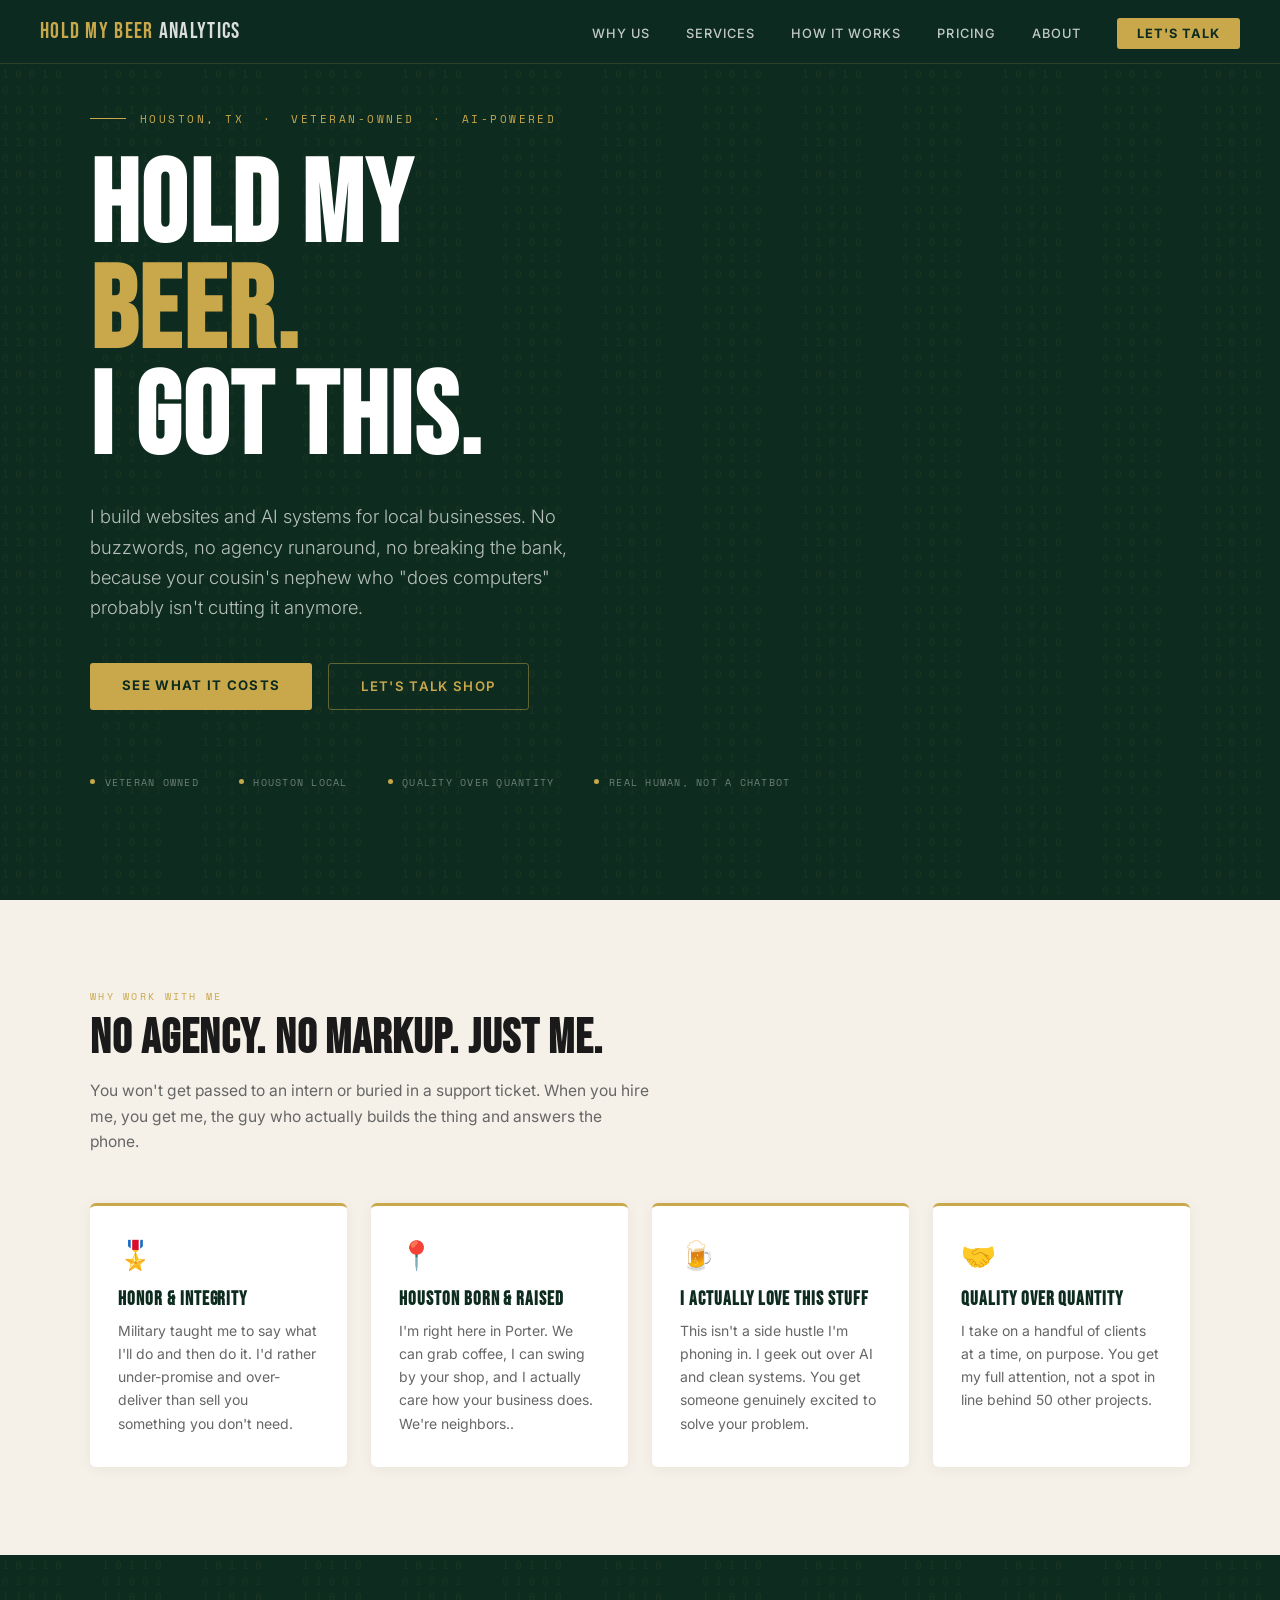
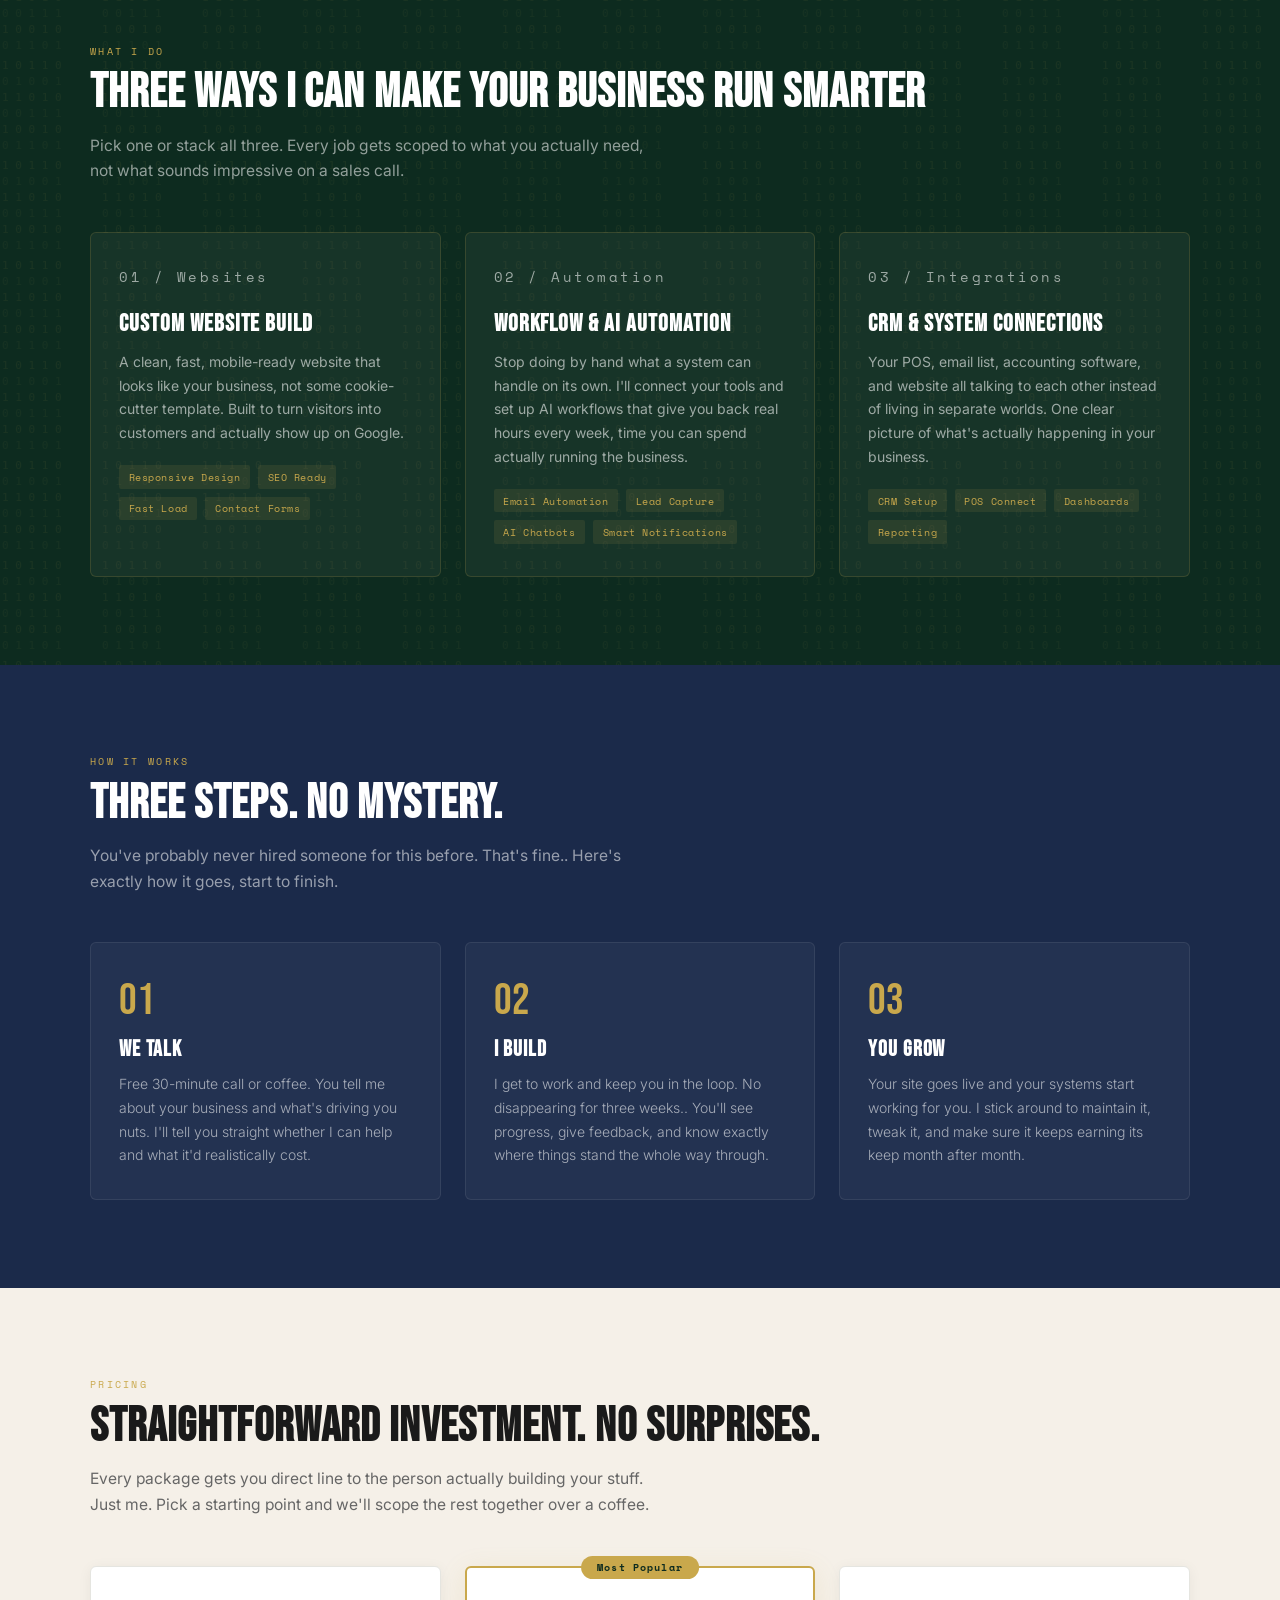
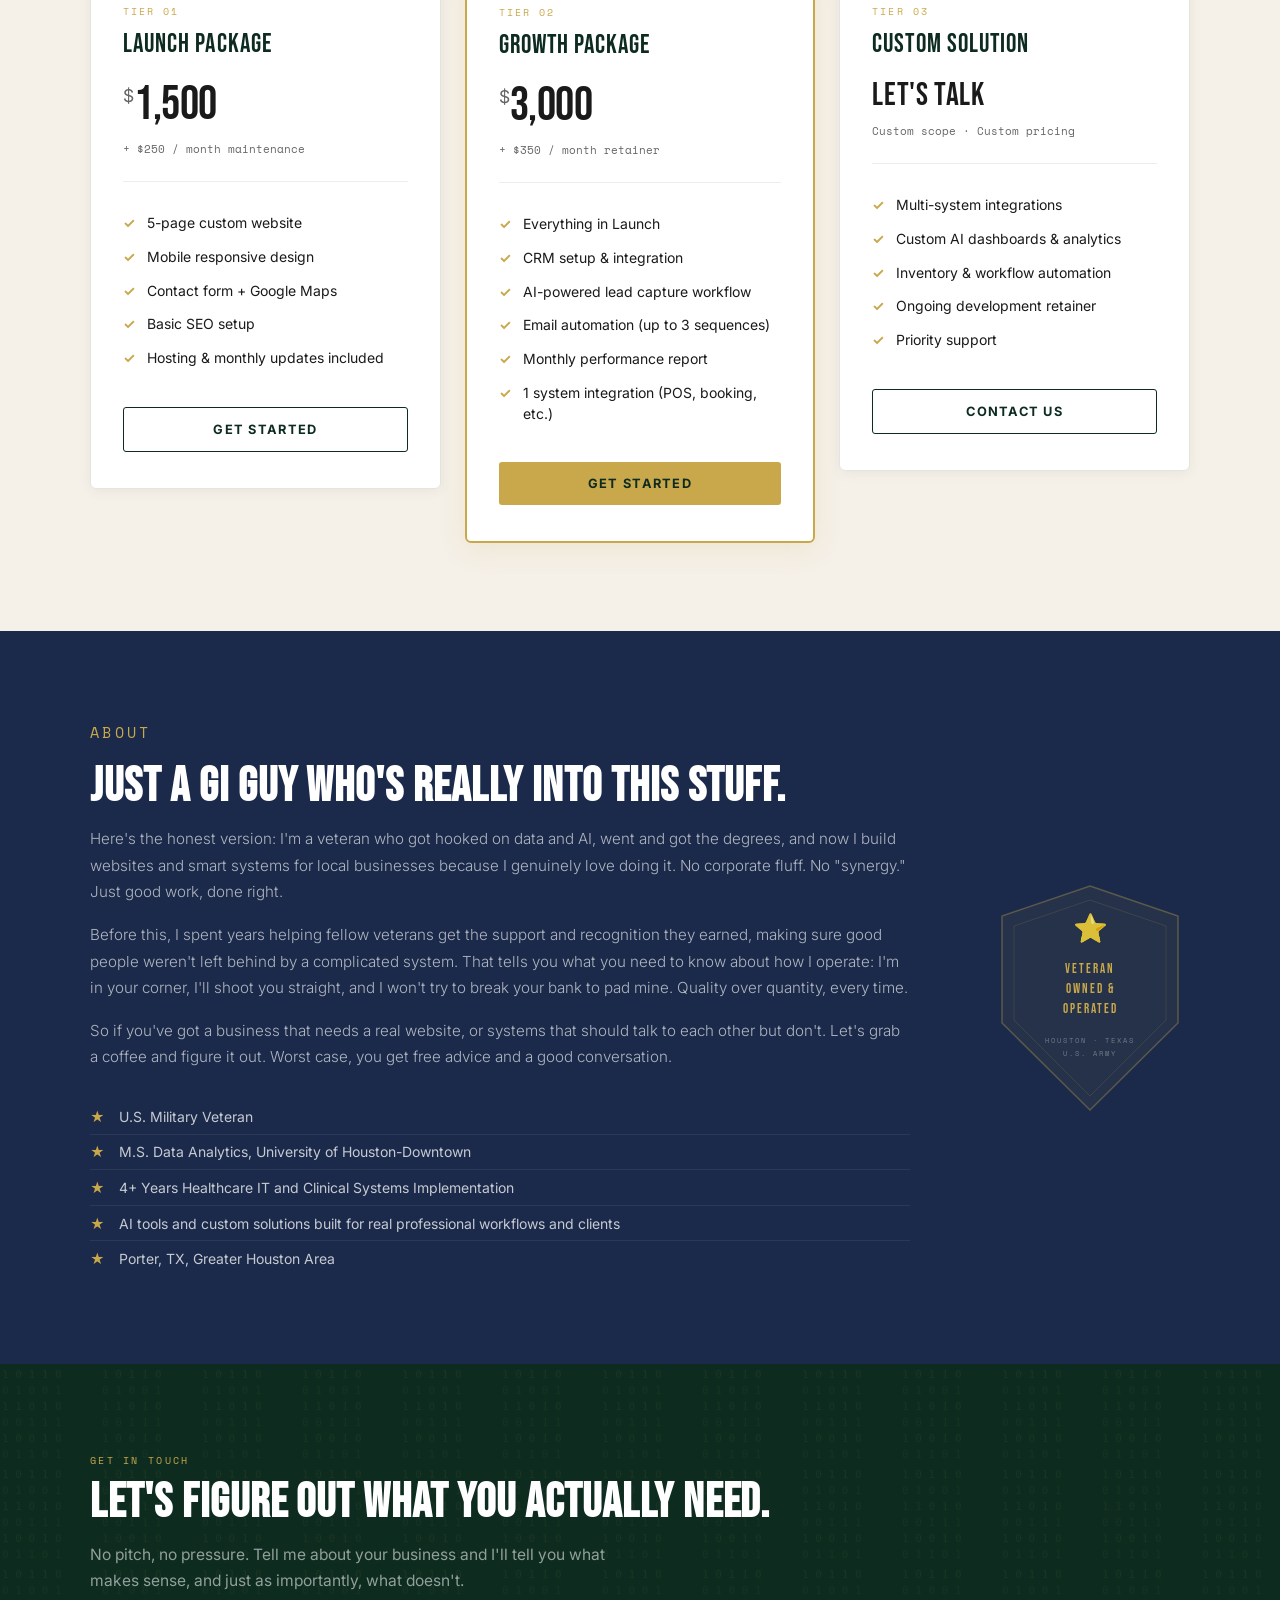
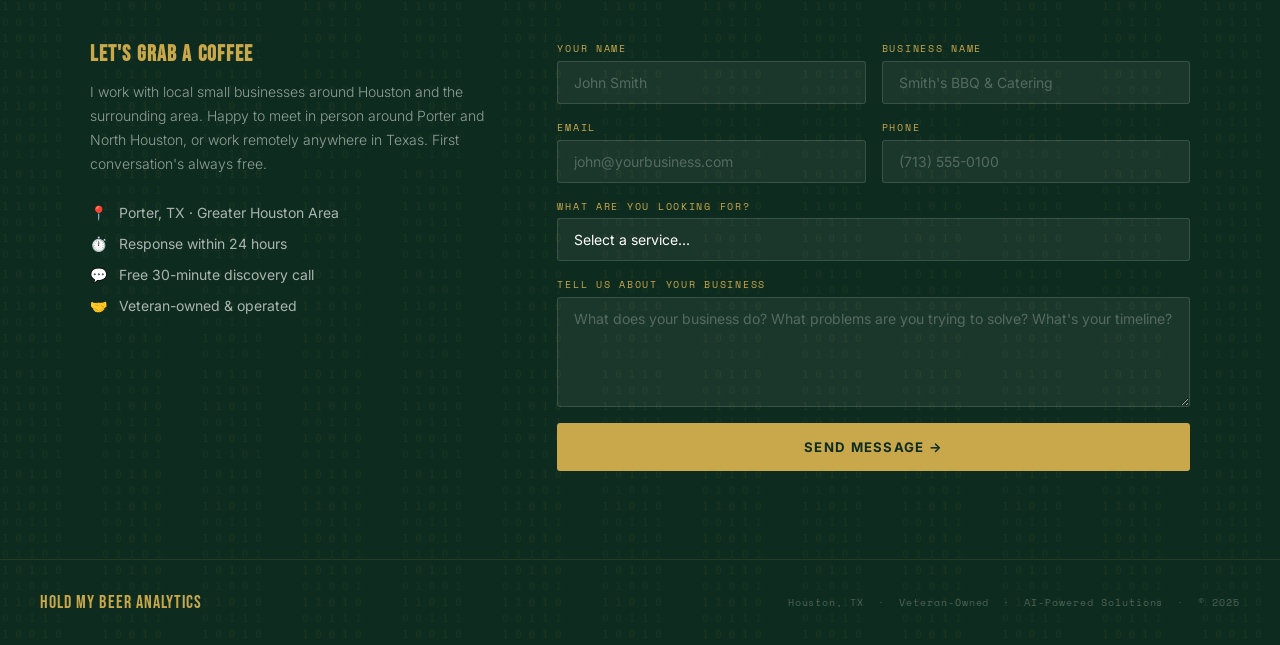
==== index.html @ 90235ef1 "add meta description and social preview tags" ====
<!DOCTYPE html>
<html lang="en">
<head>
    <meta charset="UTF-8">
    <meta name="viewport" content="width=device-width, initial-scale=1.0">
    <title>Hold My Beer Analytics | AI Solutions for Houston Small Business</title>
    <meta name="description" content="Veteran-owned AI consulting for Houston small businesses. Custom websites, workflow automation, and CRM integrations — no corporate fluff, just results.">
    <meta property="og:title" content="Hold My Beer Analytics | AI Solutions for Houston Small Business">
    <meta property="og:description" content="Veteran-owned AI consulting for Houston small businesses. Custom websites, workflow automation, and CRM integrations — no corporate fluff, just results.">
    <meta property="og:type" content="website">
    <meta property="og:url" content="https://tdeleon70.github.io/hold-my-beer-analytics/">
    <meta name="twitter:card" content="summary">
    <link rel="preconnect" href="https://fonts.googleapis.com">
    <link rel="preconnect" href="https://fonts.gstatic.com" crossorigin>
    <link href="https://fonts.googleapis.com/css2?family=Bebas+Neue&family=Inter:wght@300;400;500;600;700&family=Space+Mono:wght@400;700&display=swap" rel="stylesheet">
    <style>
        /* === TOKENS === */
        :root {
            --green-deep: #0D2B1F;
            --green-mid:  #1A4A31;
            --gold:       #C9A84C;
            --gold-light: #E5C97A;
            --off-white:  #F5F0E8;
            --white:      #FFFFFF;
            --navy:       #1B2A4A;
            --text-dark:  #1A1A1A;
            --text-muted: #666666;
            --font-display: 'Bebas Neue', sans-serif;
            --font-body:    'Inter', sans-serif;
            --font-mono:    'Space Mono', monospace;
        }

        /* === RESET === */
        *, *::before, *::after { box-sizing: border-box; margin: 0; padding: 0; }
        html  { scroll-behavior: smooth; }
        body  { font-family: var(--font-body); background: var(--off-white); color: var(--text-dark); overflow-x: hidden; }
        img   { max-width: 100%; display: block; }
        a     { text-decoration: none; color: inherit; }

        /* === BINARY TEXTURE === */
        .binary-bg { position: relative; background-color: var(--green-deep); }
        .binary-bg::before {
            content: '';
            position: absolute;
            inset: 0;
            background-image: url("data:image/svg+xml,%3Csvg xmlns='http://www.w3.org/2000/svg' width='100' height='100'%3E%3Ctext x='2'  y='14' fill='rgba(201,168,76,0.07)' font-family='monospace' font-size='11'%3E1 0 1 1 0%3C/text%3E%3Ctext x='2'  y='30' fill='rgba(201,168,76,0.05)' font-family='monospace' font-size='11'%3E0 1 0 0 1%3C/text%3E%3Ctext x='2'  y='46' fill='rgba(201,168,76,0.07)' font-family='monospace' font-size='11'%3E1 1 0 1 0%3C/text%3E%3Ctext x='2'  y='62' fill='rgba(201,168,76,0.05)' font-family='monospace' font-size='11'%3E0 0 1 1 1%3C/text%3E%3Ctext x='2'  y='78' fill='rgba(201,168,76,0.07)' font-family='monospace' font-size='11'%3E1 0 0 1 0%3C/text%3E%3Ctext x='2'  y='94' fill='rgba(201,168,76,0.05)' font-family='monospace' font-size='11'%3E0 1 1 0 1%3C/text%3E%3C/svg%3E");
            pointer-events: none;
            z-index: 0;
        }
        .binary-bg > * { position: relative; z-index: 1; }

        /* === NAV === */
        nav {
            position: fixed;
            top: 0; left: 0; right: 0;
            z-index: 100;
            background: rgba(13, 43, 31, 0.97);
            backdrop-filter: blur(10px);
            border-bottom: 1px solid rgba(201,168,76,0.18);
            padding: 0 2.5rem;
            height: 64px;
            display: flex;
            align-items: center;
            justify-content: space-between;
        }
        .nav-logo {
            font-family: var(--font-display);
            font-size: 1.35rem;
            color: var(--gold);
            letter-spacing: 0.06em;
            line-height: 1;
        }
        .nav-logo span { color: rgba(255,255,255,0.85); }
        .nav-links {
            display: flex;
            align-items: center;
            gap: 2.25rem;
            list-style: none;
        }
        .nav-links a {
            color: rgba(255,255,255,0.75);
            font-size: 0.8rem;
            font-weight: 500;
            letter-spacing: 0.08em;
            text-transform: uppercase;
            transition: color 0.2s;
        }
        .nav-links a:hover { color: var(--gold); }
        .nav-cta {
            background: var(--gold) !important;
            color: var(--green-deep) !important;
            padding: 0.5rem 1.25rem !important;
            border-radius: 3px;
            font-weight: 700 !important;
        }
        .nav-cta:hover { background: var(--gold-light) !important; }

        /* === HERO === */
        .hero {
            min-height: 100vh;
            display: flex;
            align-items: center;
            padding: 80px 2.5rem 5rem;
        }
        .hero-inner { max-width: 1100px; margin: 0 auto; width: 100%; }
        .hero-eyebrow {
            font-family: var(--font-mono);
            font-size: 0.7rem;
            color: var(--gold);
            letter-spacing: 0.22em;
            text-transform: uppercase;
            margin-bottom: 1.75rem;
            display: flex;
            align-items: center;
            gap: 0.875rem;
        }
        .hero-eyebrow::before {
            content: '';
            display: block;
            width: 36px;
            height: 1px;
            background: var(--gold);
            flex-shrink: 0;
        }
        .hero-headline {
            font-family: var(--font-display);
            font-size: clamp(3.75rem, 9vw, 7.5rem);
            line-height: 0.92;
            color: var(--white);
            margin-bottom: 1.75rem;
            letter-spacing: 0.02em;
        }
        .hero-headline .gold { color: var(--gold); }
        .hero-sub {
            font-size: 1.15rem;
            color: rgba(255,255,255,0.7);
            max-width: 520px;
            line-height: 1.65;
            margin-bottom: 2.5rem;
            font-weight: 300;
        }
        .hero-actions { display: flex; gap: 1rem; flex-wrap: wrap; }
        .btn-primary {
            background: var(--gold);
            color: var(--green-deep);
            font-weight: 700;
            font-size: 0.825rem;
            letter-spacing: 0.1em;
            padding: 0.9rem 2rem;
            border-radius: 3px;
            text-transform: uppercase;
            transition: background 0.2s, transform 0.15s;
            display: inline-block;
        }
        .btn-primary:hover { background: var(--gold-light); transform: translateY(-1px); }
        .btn-secondary {
            border: 1px solid rgba(201,168,76,0.45);
            color: var(--gold);
            font-weight: 600;
            font-size: 0.825rem;
            letter-spacing: 0.1em;
            padding: 0.9rem 2rem;
            border-radius: 3px;
            text-transform: uppercase;
            transition: border-color 0.2s, background 0.2s;
            display: inline-block;
        }
        .btn-secondary:hover { border-color: var(--gold); background: rgba(201,168,76,0.07); }
        .hero-badges {
            margin-top: 4rem;
            display: flex;
            gap: 2.5rem;
            flex-wrap: wrap;
        }
        .badge {
            display: flex;
            align-items: center;
            gap: 0.6rem;
            font-family: var(--font-mono);
            font-size: 0.65rem;
            color: rgba(255,255,255,0.4);
            letter-spacing: 0.12em;
            text-transform: uppercase;
        }
        .badge-dot {
            width: 5px;
            height: 5px;
            border-radius: 50%;
            background: var(--gold);
            flex-shrink: 0;
        }

        /* === SHARED SECTION === */
        section { padding: 5.5rem 2.5rem; }
        .section-inner { max-width: 1100px; margin: 0 auto; }
        .section-label {
            font-family: var(--font-mono);
            font-size: 0.65rem;
            color: var(--gold);
            letter-spacing: 0.22em;
            text-transform: uppercase;
            margin-bottom: 0.6rem;
        }
        .section-title {
            font-family: var(--font-display);
            font-size: clamp(2rem, 4vw, 3rem);
            line-height: 1.05;
            margin-bottom: 0.875rem;
            letter-spacing: 0.02em;
        }
        .section-sub {
            color: var(--text-muted);
            font-size: 0.975rem;
            max-width: 560px;
            line-height: 1.65;
            margin-bottom: 3rem;
        }

        /* === WHY US === */
        .why-section { background: var(--off-white); }
        .why-grid {
            display: grid;
            grid-template-columns: repeat(auto-fit, minmax(230px, 1fr));
            gap: 1.5rem;
        }
        .why-card {
            padding: 2rem 1.75rem;
            background: var(--white);
            border-radius: 6px;
            border-top: 3px solid var(--gold);
            box-shadow: 0 2px 14px rgba(0,0,0,0.055);
        }
        .why-icon { font-size: 1.75rem; margin-bottom: 1rem; }
        .why-card h3 {
            font-family: var(--font-display);
            font-size: 1.2rem;
            letter-spacing: 0.05em;
            margin-bottom: 0.5rem;
            color: var(--green-deep);
        }
        .why-card p { font-size: 0.875rem; color: var(--text-muted); line-height: 1.65; }

        /* === SERVICES === */
        .services-section { background: var(--green-deep); }
        .services-section .section-title { color: var(--white); }
        .services-section .section-sub  { color: rgba(255,255,255,0.55); }
        .services-grid {
            display: grid;
            grid-template-columns: repeat(auto-fit, minmax(300px, 1fr));
            gap: 1.5rem;
        }
        .service-card {
            background: rgba(255,255,255,0.045);
            border: 1px solid rgba(201,168,76,0.18);
            border-radius: 6px;
            padding: 2rem 1.75rem;
            transition: border-color 0.2s, background 0.2s;
        }
        .service-card:hover {
            border-color: rgba(201,168,76,0.6);
            background: rgba(201,168,76,0.04);
        }
        .service-num {
            font-family: var(--font-mono);
            font-size: 0.65rem;
            color: var(--gold);
            letter-spacing: 0.18em;
            margin-bottom: 1rem;
        }
        .service-card h3 {
            font-family: var(--font-display);
            font-size: 1.5rem;
            color: var(--white);
            margin-bottom: 0.75rem;
            letter-spacing: 0.04em;
        }
        .service-card p {
            font-size: 0.875rem;
            color: rgba(255,255,255,0.58);
            line-height: 1.7;
            margin-bottom: 1.25rem;
        }
        .service-tags { display: flex; flex-wrap: wrap; gap: 0.5rem; }
        .tag {
            font-family: var(--font-mono);
            font-size: 0.6rem;
            padding: 0.3rem 0.6rem;
            border-radius: 2px;
            background: rgba(201,168,76,0.1);
            color: var(--gold);
            letter-spacing: 0.06em;
        }

        /* === HOW IT WORKS === */
        .how-section { background: var(--navy); }
        .how-section .section-title { color: var(--white); }
        .how-section .section-sub  { color: rgba(255,255,255,0.55); }
        .how-grid {
            display: grid;
            grid-template-columns: repeat(auto-fit, minmax(240px, 1fr));
            gap: 1.5rem;
            counter-reset: step;
        }
        .how-step {
            position: relative;
            padding: 2.25rem 1.75rem 2rem;
            background: rgba(255,255,255,0.04);
            border-radius: 6px;
            border: 1px solid rgba(255,255,255,0.08);
        }
        .how-step-num {
            font-family: var(--font-display);
            font-size: 2.75rem;
            line-height: 1;
            color: var(--gold);
            margin-bottom: 0.875rem;
            display: block;
        }
        .how-step h3 {
            font-family: var(--font-display);
            font-size: 1.35rem;
            color: var(--white);
            letter-spacing: 0.04em;
            margin-bottom: 0.6rem;
        }
        .how-step p {
            font-size: 0.875rem;
            color: rgba(255,255,255,0.6);
            line-height: 1.7;
            font-weight: 300;
        }
        .how-arrow {
            display: none;
        }

        /* === PRICING === */
        .pricing-section { background: var(--off-white); }
        .pricing-grid {
            display: grid;
            grid-template-columns: repeat(auto-fit, minmax(280px, 1fr));
            gap: 1.5rem;
            align-items: start;
        }
        .price-card {
            background: var(--white);
            border-radius: 6px;
            padding: 2.25rem 2rem;
            box-shadow: 0 2px 14px rgba(0,0,0,0.055);
            border: 1px solid #E5E5E0;
            position: relative;
        }
        .price-card.featured {
            border: 2px solid var(--gold);
            box-shadow: 0 6px 28px rgba(201,168,76,0.14);
        }
        .price-badge {
            position: absolute;
            top: -12px;
            left: 50%;
            transform: translateX(-50%);
            background: var(--gold);
            color: var(--green-deep);
            font-family: var(--font-mono);
            font-size: 0.6rem;
            font-weight: 700;
            letter-spacing: 0.12em;
            padding: 0.3rem 1rem;
            border-radius: 20px;
            white-space: nowrap;
        }
        .price-tier {
            font-family: var(--font-mono);
            font-size: 0.65rem;
            color: var(--gold);
            letter-spacing: 0.2em;
            text-transform: uppercase;
            margin-bottom: 0.6rem;
        }
        .price-name {
            font-family: var(--font-display);
            font-size: 1.65rem;
            color: var(--green-deep);
            margin-bottom: 1rem;
            letter-spacing: 0.04em;
        }
        .price-amount { margin-bottom: 0.4rem; }
        .price-amount .currency {
            font-size: 1.1rem;
            color: var(--text-muted);
            vertical-align: top;
            margin-top: 0.55rem;
            display: inline-block;
        }
        .price-amount .amount {
            font-family: var(--font-display);
            font-size: 3rem;
            color: var(--text-dark);
            letter-spacing: -0.01em;
        }
        .price-amount .amount-text {
            font-family: var(--font-display);
            font-size: 2rem;
            color: var(--text-dark);
            letter-spacing: 0.02em;
        }
        .price-monthly {
            font-family: var(--font-mono);
            font-size: 0.7rem;
            color: var(--text-muted);
            margin-bottom: 1.5rem;
        }
        .price-divider { height: 1px; background: #EEEEE8; margin-bottom: 1.5rem; }
        .price-features { list-style: none; margin-bottom: 2rem; }
        .price-features li {
            font-size: 0.875rem;
            color: var(--text-dark);
            padding: 0.4rem 0;
            display: flex;
            gap: 0.75rem;
            align-items: flex-start;
            line-height: 1.5;
        }
        .price-features li::before {
            content: '✓';
            color: var(--gold);
            font-weight: 700;
            flex-shrink: 0;
        }
        .price-cta {
            display: block;
            text-align: center;
            padding: 0.875rem;
            border-radius: 3px;
            font-weight: 700;
            font-size: 0.8rem;
            letter-spacing: 0.1em;
            text-transform: uppercase;
            transition: all 0.2s;
        }
        .price-cta-primary { background: var(--gold); color: var(--green-deep); }
        .price-cta-primary:hover { background: var(--gold-light); }
        .price-cta-outline { border: 1.5px solid var(--green-deep); color: var(--green-deep); }
        .price-cta-outline:hover { background: var(--green-deep); color: var(--white); }

        /* === ABOUT === */
        .about-section { background: var(--navy); }
        .about-inner {
            display: grid;
            grid-template-columns: 1fr auto;
            gap: 5rem;
            align-items: center;
        }
        .about-section .section-label { color: var(--gold); }
        .about-section .section-title { color: var(--white); }
        .about-text p {
            color: rgba(255,255,255,0.65);
            line-height: 1.75;
            margin-bottom: 1rem;
            font-size: 0.95rem;
            font-weight: 300;
        }
        .cred-list { list-style: none; margin-top: 1.75rem; }
        .cred-list li {
            display: flex;
            align-items: center;
            gap: 0.875rem;
            padding: 0.55rem 0;
            border-bottom: 1px solid rgba(255,255,255,0.07);
            font-size: 0.875rem;
            color: rgba(255,255,255,0.75);
        }
        .cred-list li:last-child { border-bottom: none; }
        .cred-icon { color: var(--gold); }
        /* Shield SVG */
        .shield-wrap { display: flex; align-items: center; justify-content: center; }
        .shield-svg-text {
            font-family: var(--font-display);
            font-size: 13px;
            fill: var(--gold);
            letter-spacing: 2px;
        }
        .shield-svg-sub {
            font-family: var(--font-mono);
            font-size: 7px;
            fill: rgba(255,255,255,0.35);
            letter-spacing: 2px;
        }

        /* === CONTACT === */
        .contact-section { background: var(--green-deep); }
        .contact-section .section-title { color: var(--white); }
        .contact-section .section-sub  { color: rgba(255,255,255,0.55); }
        .contact-grid {
            display: grid;
            grid-template-columns: 1fr 1.6fr;
            gap: 4.5rem;
            align-items: start;
        }
        .contact-info h3 {
            font-family: var(--font-display);
            font-size: 1.4rem;
            color: var(--gold);
            margin-bottom: 0.75rem;
            letter-spacing: 0.05em;
        }
        .contact-info p {
            font-size: 0.875rem;
            color: rgba(255,255,255,0.55);
            line-height: 1.7;
            margin-bottom: 1.75rem;
            font-weight: 300;
        }
        .contact-detail {
            display: flex;
            align-items: center;
            gap: 0.75rem;
            margin-bottom: 0.875rem;
            font-size: 0.875rem;
            color: rgba(255,255,255,0.65);
        }
        .contact-detail .icon { color: var(--gold); }
        .contact-form { display: grid; gap: 1rem; }
        .form-row { display: grid; grid-template-columns: 1fr 1fr; gap: 1rem; }
        .form-group { display: flex; flex-direction: column; gap: 0.35rem; }
        .form-group label {
            font-family: var(--font-mono);
            font-size: 0.6rem;
            color: var(--gold);
            letter-spacing: 0.18em;
            text-transform: uppercase;
        }
        .form-group input,
        .form-group select,
        .form-group textarea {
            background: rgba(255,255,255,0.06);
            border: 1px solid rgba(255,255,255,0.13);
            border-radius: 3px;
            padding: 0.75rem 1rem;
            color: var(--white);
            font-family: var(--font-body);
            font-size: 0.875rem;
            outline: none;
            transition: border-color 0.2s;
            -webkit-appearance: none;
        }
        .form-group input:focus,
        .form-group select:focus,
        .form-group textarea:focus { border-color: var(--gold); }
        .form-group input::placeholder,
        .form-group textarea::placeholder { color: rgba(255,255,255,0.25); }
        .form-group select option { background: #1A4A31; }
        .form-group textarea { resize: vertical; min-height: 110px; }
        .form-submit {
            background: var(--gold);
            color: var(--green-deep);
            border: none;
            padding: 1rem;
            border-radius: 3px;
            font-family: var(--font-body);
            font-weight: 700;
            font-size: 0.825rem;
            letter-spacing: 0.1em;
            text-transform: uppercase;
            cursor: pointer;
            transition: background 0.2s;
        }
        .form-submit:hover { background: var(--gold-light); }

        /* === FOOTER === */
        footer {
            background: rgba(0,0,0,0.35);
            border-top: 1px solid rgba(201,168,76,0.12);
            padding: 2rem 2.5rem;
            display: flex;
            align-items: center;
            justify-content: space-between;
            flex-wrap: wrap;
            gap: 1rem;
        }
        .footer-logo {
            font-family: var(--font-display);
            font-size: 1.1rem;
            color: var(--gold);
            letter-spacing: 0.06em;
        }
        .footer-sub {
            font-family: var(--font-mono);
            font-size: 0.6rem;
            color: rgba(255,255,255,0.25);
            letter-spacing: 0.1em;
        }

        /* === RESPONSIVE === */
        @media (max-width: 768px) {
            .nav-links { display: none; }
            section { padding: 4rem 1.5rem; }
            nav { padding: 0 1.5rem; }
            .hero { padding: 80px 1.5rem 4rem; }
            .about-inner { grid-template-columns: 1fr; }
            .shield-wrap { display: none; }
            .contact-grid { grid-template-columns: 1fr; gap: 2.5rem; }
            .form-row { grid-template-columns: 1fr; }
            footer { flex-direction: column; text-align: center; }
        }
        @media (prefers-reduced-motion: reduce) {
            * { transition: none !important; }
        }
    </style>
</head>
<body>

<!-- NAV -->
<nav>
    <div class="nav-logo">HOLD MY BEER <span>ANALYTICS</span></div>
    <ul class="nav-links">
        <li><a href="#why">Why Us</a></li>
        <li><a href="#services">Services</a></li>
        <li><a href="#how">How It Works</a></li>
        <li><a href="#pricing">Pricing</a></li>
        <li><a href="#about">About</a></li>
        <li><a href="#contact" class="nav-cta">Let's Talk</a></li>
    </ul>
</nav>

<!-- HERO -->
<header class="hero binary-bg">
    <div class="hero-inner">
        <p class="hero-eyebrow">Houston, TX &nbsp;·&nbsp; Veteran-Owned &nbsp;·&nbsp; AI-Powered</p>
        <h1 class="hero-headline">
            HOLD MY<br>
            <span class="gold">BEER.</span><br>
            I GOT THIS.
        </h1>
        <p class="hero-sub">I build websites and AI systems for local businesses. No buzzwords, no agency runaround, no breaking the bank, because your cousin's nephew who "does computers" probably isn't cutting it anymore.</p>
        <div class="hero-actions">
            <a href="#pricing" class="btn-primary">See What It Costs</a>
            <a href="#contact" class="btn-secondary">Let's Talk Shop</a>
        </div>
        <div class="hero-badges">
            <span class="badge"><span class="badge-dot"></span>Veteran Owned</span>
            <span class="badge"><span class="badge-dot"></span>Houston Local</span>
            <span class="badge"><span class="badge-dot"></span>Quality Over Quantity</span>
            <span class="badge"><span class="badge-dot"></span>Real Human, Not a Chatbot</span>
        </div>
    </div>
</header>

<!-- WHY US -->
<section class="why-section" id="why">
    <div class="section-inner">
        <p class="section-label">Why Work With Me</p>
        <h2 class="section-title">No Agency. No Markup. Just Me.</h2>
        <p class="section-sub">You won't get passed to an intern or buried in a support ticket. When you hire me, you get me, the guy who actually builds the thing and answers the phone.</p>
        <div class="why-grid">
            <div class="why-card">
                <div class="why-icon">🎖️</div>
                <h3>Honor &amp; Integrity</h3>
                <p>Military taught me to say what I'll do and then do it. I'd rather under-promise and over-deliver than sell you something you don't need.</p>
            </div>
            <div class="why-card">
                <div class="why-icon">📍</div>
                <h3>Houston Born &amp; Raised</h3>
                <p>I'm right here in Porter. We can grab coffee, I can swing by your shop, and I actually care how your business does. We're neighbors..</p>
            </div>
            <div class="why-card">
                <div class="why-icon">🍺</div>
                <h3>I Actually Love This Stuff</h3>
                <p>This isn't a side hustle I'm phoning in. I geek out over AI and clean systems. You get someone genuinely excited to solve your problem.</p>
            </div>
            <div class="why-card">
                <div class="why-icon">🤝</div>
                <h3>Quality Over Quantity</h3>
                <p>I take on a handful of clients at a time, on purpose. You get my full attention, not a spot in line behind 50 other projects.</p>
            </div>
        </div>
    </div>
</section>

<!-- SERVICES -->
<section class="services-section binary-bg" id="services">
    <div class="section-inner">
        <p class="section-label">What I Do</p>
        <h2 class="section-title">Three Ways I Can Make Your Business Run Smarter</h2>
        <p class="section-sub">Pick one or stack all three. Every job gets scoped to what you actually need, not what sounds impressive on a sales call.</p>
        <div class="services-grid">
            <div class="service-card">
                <p class="service-num">01 / Websites</p>
                <h3>Custom Website Build</h3>
                <p>A clean, fast, mobile-ready website that looks like your business, not some cookie-cutter template. Built to turn visitors into customers and actually show up on Google.</p>
                <div class="service-tags">
                    <span class="tag">Responsive Design</span>
                    <span class="tag">SEO Ready</span>
                    <span class="tag">Fast Load</span>
                    <span class="tag">Contact Forms</span>
                </div>
            </div>
            <div class="service-card">
                <p class="service-num">02 / Automation</p>
                <h3>Workflow & AI Automation</h3>
                <p>Stop doing by hand what a system can handle on its own. I'll connect your tools and set up AI workflows that give you back real hours every week, time you can spend actually running the business.</p>
                <div class="service-tags">
                    <span class="tag">Email Automation</span>
                    <span class="tag">Lead Capture</span>
                    <span class="tag">AI Chatbots</span>
                    <span class="tag">Smart Notifications</span>
                </div>
            </div>
            <div class="service-card">
                <p class="service-num">03 / Integrations</p>
                <h3>CRM & System Connections</h3>
                <p>Your POS, email list, accounting software, and website all talking to each other instead of living in separate worlds. One clear picture of what's actually happening in your business.</p>
                <div class="service-tags">
                    <span class="tag">CRM Setup</span>
                    <span class="tag">POS Connect</span>
                    <span class="tag">Dashboards</span>
                    <span class="tag">Reporting</span>
                </div>
            </div>
        </div>
    </div>
</section>

<!-- HOW IT WORKS -->
<section class="how-section" id="how">
    <div class="section-inner">
        <p class="section-label">How It Works</p>
        <h2 class="section-title">Three Steps. No Mystery.</h2>
        <p class="section-sub">You've probably never hired someone for this before. That's fine.. Here's exactly how it goes, start to finish.</p>
        <div class="how-grid">
            <div class="how-step">
                <span class="how-step-num">01</span>
                <h3>We Talk</h3>
                <p>Free 30-minute call or coffee. You tell me about your business and what's driving you nuts. I'll tell you straight whether I can help and what it'd realistically cost.</p>
            </div>
            <div class="how-step">
                <span class="how-step-num">02</span>
                <h3>I Build</h3>
                <p>I get to work and keep you in the loop. No disappearing for three weeks.. You'll see progress, give feedback, and know exactly where things stand the whole way through.</p>
            </div>
            <div class="how-step">
                <span class="how-step-num">03</span>
                <h3>You Grow</h3>
                <p>Your site goes live and your systems start working for you. I stick around to maintain it, tweak it, and make sure it keeps earning its keep month after month.</p>
            </div>
        </div>
    </div>
</section>

<!-- PRICING -->
<section class="pricing-section" id="pricing">
    <div class="section-inner">
        <p class="section-label">Pricing</p>
        <h2 class="section-title">Straightforward Investment. No Surprises.</h2>
        <p class="section-sub">Every package gets you direct line to the person actually building your stuff. Just me. Pick a starting point and we'll scope the rest together over a coffee.</p>
        <div class="pricing-grid">
            <!-- Tier 1 -->
            <div class="price-card">
                <p class="price-tier">Tier 01</p>
                <p class="price-name">Launch Package</p>
                <div class="price-amount">
                    <span class="currency">$</span><span class="amount">1,500</span>
                </div>
                <p class="price-monthly">+ $250 / month maintenance</p>
                <div class="price-divider"></div>
                <ul class="price-features">
                    <li>5-page custom website</li>
                    <li>Mobile responsive design</li>
                    <li>Contact form + Google Maps</li>
                    <li>Basic SEO setup</li>
                    <li>Hosting & monthly updates included</li>
                </ul>
                <a href="#contact" class="price-cta price-cta-outline">Get Started</a>
            </div>
            <!-- Tier 2 (featured) -->
            <div class="price-card featured">
                <div class="price-badge">Most Popular</div>
                <p class="price-tier">Tier 02</p>
                <p class="price-name">Growth Package</p>
                <div class="price-amount">
                    <span class="currency">$</span><span class="amount">3,000</span>
                </div>
                <p class="price-monthly">+ $350 / month retainer</p>
                <div class="price-divider"></div>
                <ul class="price-features">
                    <li>Everything in Launch</li>
                    <li>CRM setup &amp; integration</li>
                    <li>AI-powered lead capture workflow</li>
                    <li>Email automation (up to 3 sequences)</li>
                    <li>Monthly performance report</li>
                    <li>1 system integration (POS, booking, etc.)</li>
                </ul>
                <a href="#contact" class="price-cta price-cta-primary">Get Started</a>
            </div>
            <!-- Tier 3 -->
            <div class="price-card">
                <p class="price-tier">Tier 03</p>
                <p class="price-name">Custom Solution</p>
                <div class="price-amount">
                    <span class="amount-text">Let's Talk</span>
                </div>
                <p class="price-monthly">Custom scope · Custom pricing</p>
                <div class="price-divider"></div>
                <ul class="price-features">
                    <li>Multi-system integrations</li>
                    <li>Custom AI dashboards &amp; analytics</li>
                    <li>Inventory &amp; workflow automation</li>
                    <li>Ongoing development retainer</li>
                    <li>Priority support</li>
                </ul>
                <a href="#contact" class="price-cta price-cta-outline">Contact Us</a>
            </div>
        </div>
    </div>
</section>

<!-- ABOUT -->
<section class="about-section" id="about">
    <div class="section-inner">
        <div class="about-inner">
            <div class="about-text">
                <p class="section-label">About</p>
                <h2 class="section-title">Just a GI Guy Who's Really Into This Stuff.</h2>
                <p>Here's the honest version: I'm a veteran who got hooked on data and AI, went and got the degrees, and now I build websites and smart systems for local businesses because I genuinely love doing it. No corporate fluff. No "synergy." Just good work, done right.</p>
                <p>Before this, I spent years helping fellow veterans get the support and recognition they earned, making sure good people weren't left behind by a complicated system. That tells you what you need to know about how I operate: I'm in your corner, I'll shoot you straight, and I won't try to break your bank to pad mine. Quality over quantity, every time.</p>
                <p>So if you've got a business that needs a real website, or systems that should talk to each other but don't. Let's grab a coffee and figure it out. Worst case, you get free advice and a good conversation.</p>
                <ul class="cred-list">
                    <li><span class="cred-icon">★</span> U.S. Military Veteran</li>
                    <li><span class="cred-icon">★</span> M.S. Data Analytics, University of Houston-Downtown</li>
                    <li><span class="cred-icon">★</span> 4+ Years Healthcare IT and Clinical Systems Implementation</li>
                    <li><span class="cred-icon">★</span> AI tools and custom solutions built for real professional workflows and clients</li>
                    <li><span class="cred-icon">★</span> Porter, TX, Greater Houston Area</li>
                </ul>
            </div>
            <div class="shield-wrap">
                <!-- Shield SVG -->
                <svg width="200" height="240" viewBox="0 0 200 240" fill="none" xmlns="http://www.w3.org/2000/svg">
                    <path d="M100 8 L188 38 L188 145 L100 232 L12 145 L12 38 Z"
                          fill="rgba(201,168,76,0.06)"
                          stroke="rgba(201,168,76,0.35)"
                          stroke-width="1.5"/>
                    <path d="M100 22 L176 48 L176 142 L100 218 L24 142 L24 48 Z"
                          fill="none"
                          stroke="rgba(201,168,76,0.15)"
                          stroke-width="1"/>
                    <text x="100" y="95" text-anchor="middle" class="shield-svg-text">VETERAN</text>
                    <text x="100" y="115" text-anchor="middle" class="shield-svg-text">OWNED &amp;</text>
                    <text x="100" y="135" text-anchor="middle" class="shield-svg-text">OPERATED</text>
                    <text x="100" y="60" text-anchor="middle" font-size="28" fill="rgba(201,168,76,0.85)">⭐</text>
                    <text x="100" y="165" text-anchor="middle" class="shield-svg-sub">HOUSTON · TEXAS</text>
                    <text x="100" y="178" text-anchor="middle" class="shield-svg-sub">U.S. ARMY</text>
                </svg>
            </div>
        </div>
    </div>
</section>

<!-- CONTACT -->
<section class="contact-section binary-bg" id="contact">
    <div class="section-inner">
        <p class="section-label">Get In Touch</p>
        <h2 class="section-title" style="color:var(--white)">Let's Figure Out What You Actually Need.</h2>
        <p class="section-sub">No pitch, no pressure. Tell me about your business and I'll tell you what makes sense, and just as importantly, what doesn't.</p>
        <div class="contact-grid">
            <div class="contact-info">
                <h3>Let's Grab a Coffee</h3>
                <p>I work with local small businesses around Houston and the surrounding area. Happy to meet in person around Porter and North Houston, or work remotely anywhere in Texas. First conversation's always free.</p>
                <div class="contact-detail"><span class="icon">📍</span><span>Porter, TX · Greater Houston Area</span></div>
                <div class="contact-detail"><span class="icon">⏱️</span><span>Response within 24 hours</span></div>
                <div class="contact-detail"><span class="icon">💬</span><span>Free 30-minute discovery call</span></div>
                <div class="contact-detail"><span class="icon">🤝</span><span>Veteran-owned &amp; operated</span></div>
            </div>
            <form class="contact-form" onsubmit="handleSubmit(event)">
                <div class="form-row">
                    <div class="form-group">
                        <label>Your Name</label>
                        <input type="text" placeholder="John Smith">
                    </div>
                    <div class="form-group">
                        <label>Business Name</label>
                        <input type="text" placeholder="Smith's BBQ & Catering">
                    </div>
                </div>
                <div class="form-row">
                    <div class="form-group">
                        <label>Email</label>
                        <input type="email" placeholder="john@yourbusiness.com">
                    </div>
                    <div class="form-group">
                        <label>Phone</label>
                        <input type="tel" placeholder="(713) 555-0100">
                    </div>
                </div>
                <div class="form-group">
                    <label>What Are You Looking For?</label>
                    <select>
                        <option value="">Select a service...</option>
                        <option>Website Build (Launch Package ($1,500)</option>
                        <option>Website + Automation (Growth Package ($3,000)</option>
                        <option>Custom Solution</option>
                        <option>Not Sure Yet, Just Exploring</option>
                    </select>
                </div>
                <div class="form-group">
                    <label>Tell Us About Your Business</label>
                    <textarea placeholder="What does your business do? What problems are you trying to solve? What's your timeline?"></textarea>
                </div>
                <button type="submit" class="form-submit">Send Message →</button>
            </form>
        </div>
    </div>
</section>

<!-- FOOTER -->
<footer class="binary-bg">
    <div class="footer-logo">Hold My Beer Analytics</div>
    <p class="footer-sub">Houston, TX &nbsp;·&nbsp; Veteran-Owned &nbsp;·&nbsp; AI-Powered Solutions &nbsp;·&nbsp; © 2025</p>
</footer>

<script>
    function handleSubmit(e) {
        e.preventDefault();
        const btn = e.target.querySelector('.form-submit');
        btn.textContent = 'Message Sent ✓';
        btn.style.background = '#2a6644';
        btn.style.color = '#fff';
        btn.disabled = true;
    }
</script>
</body>
</html>
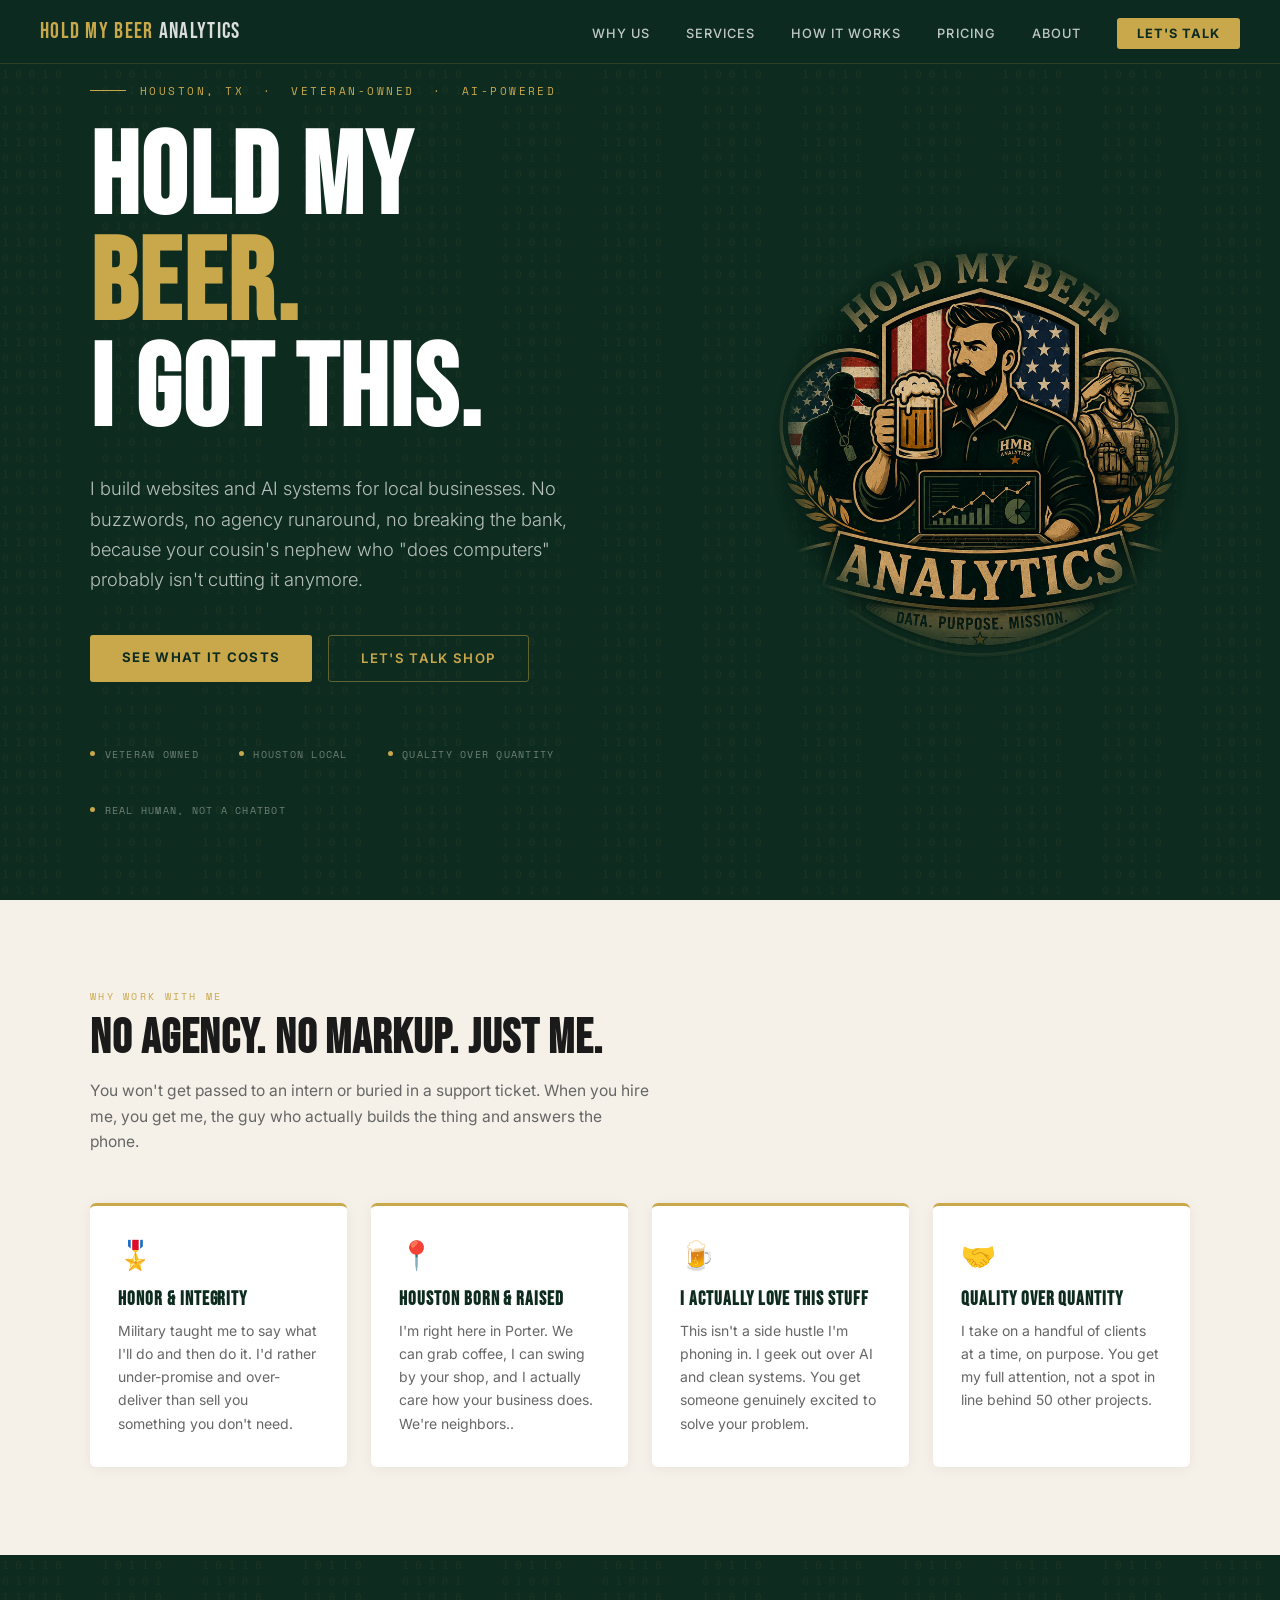
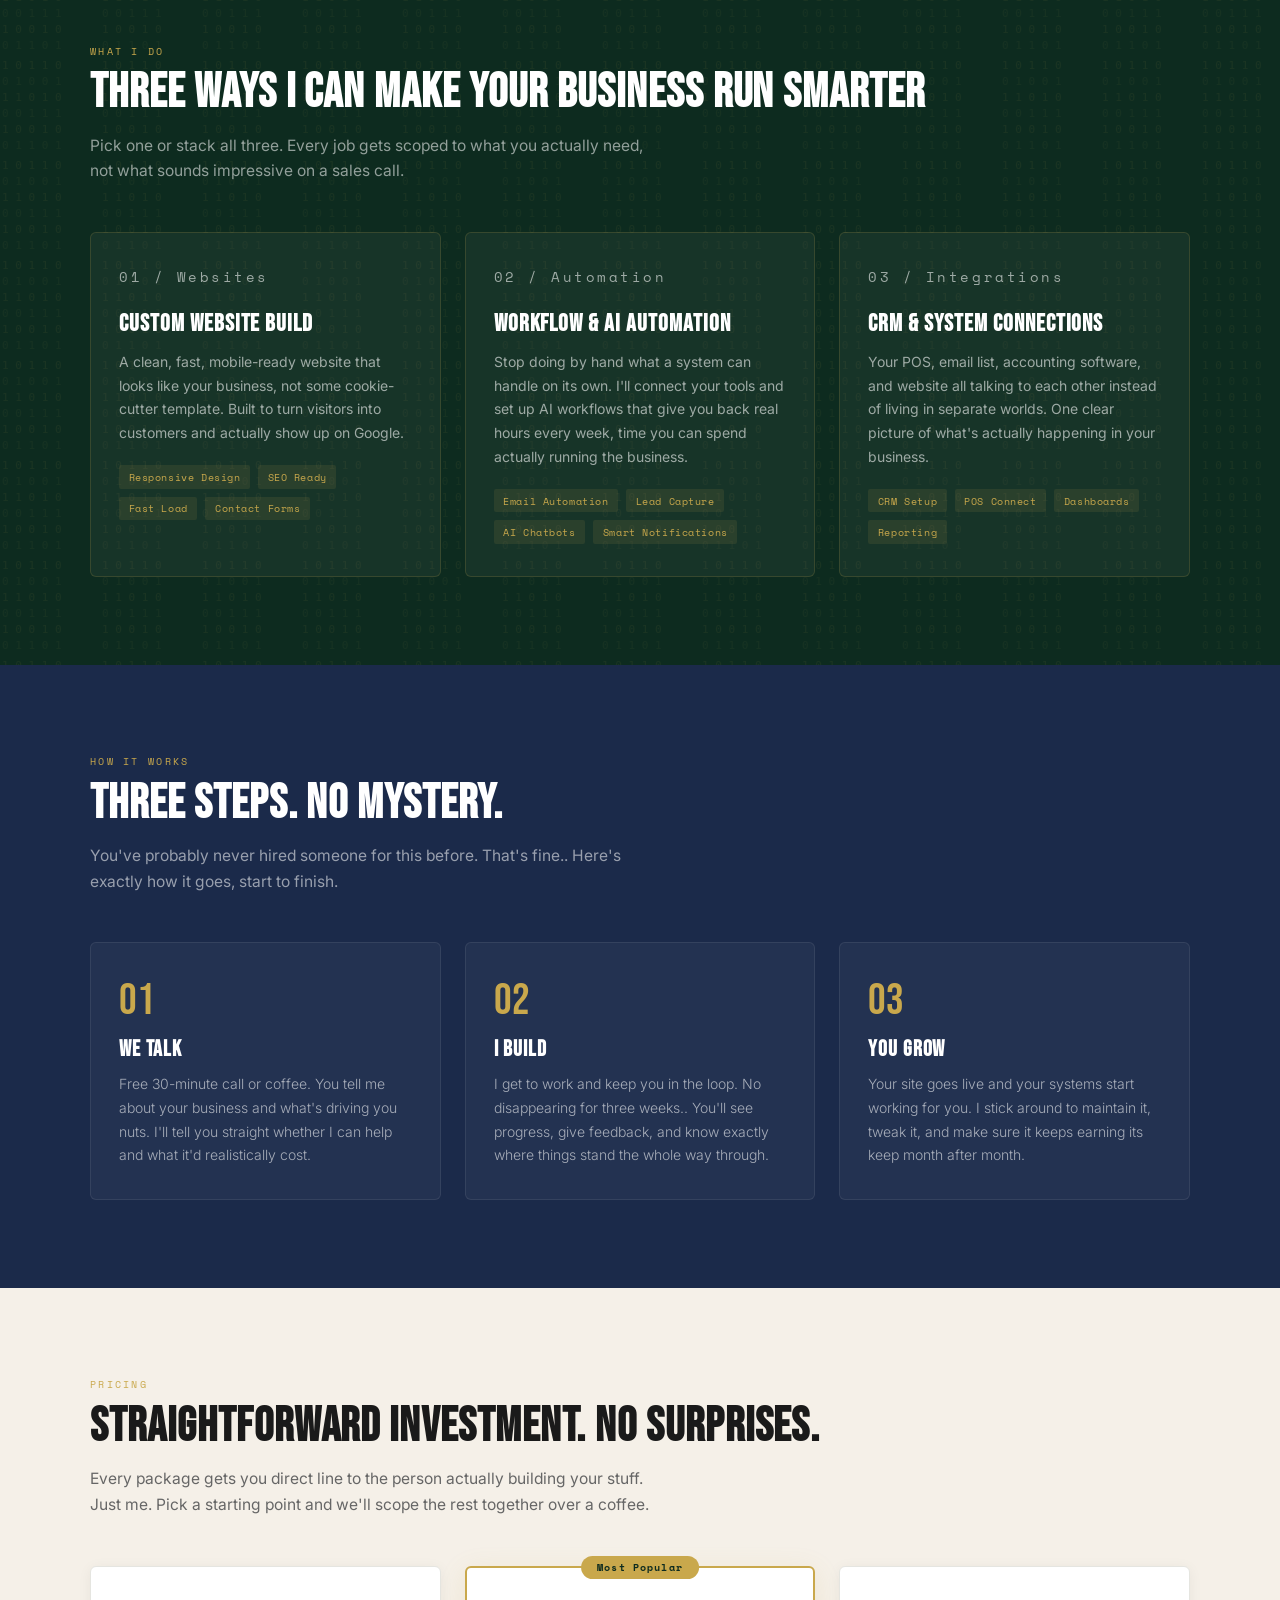
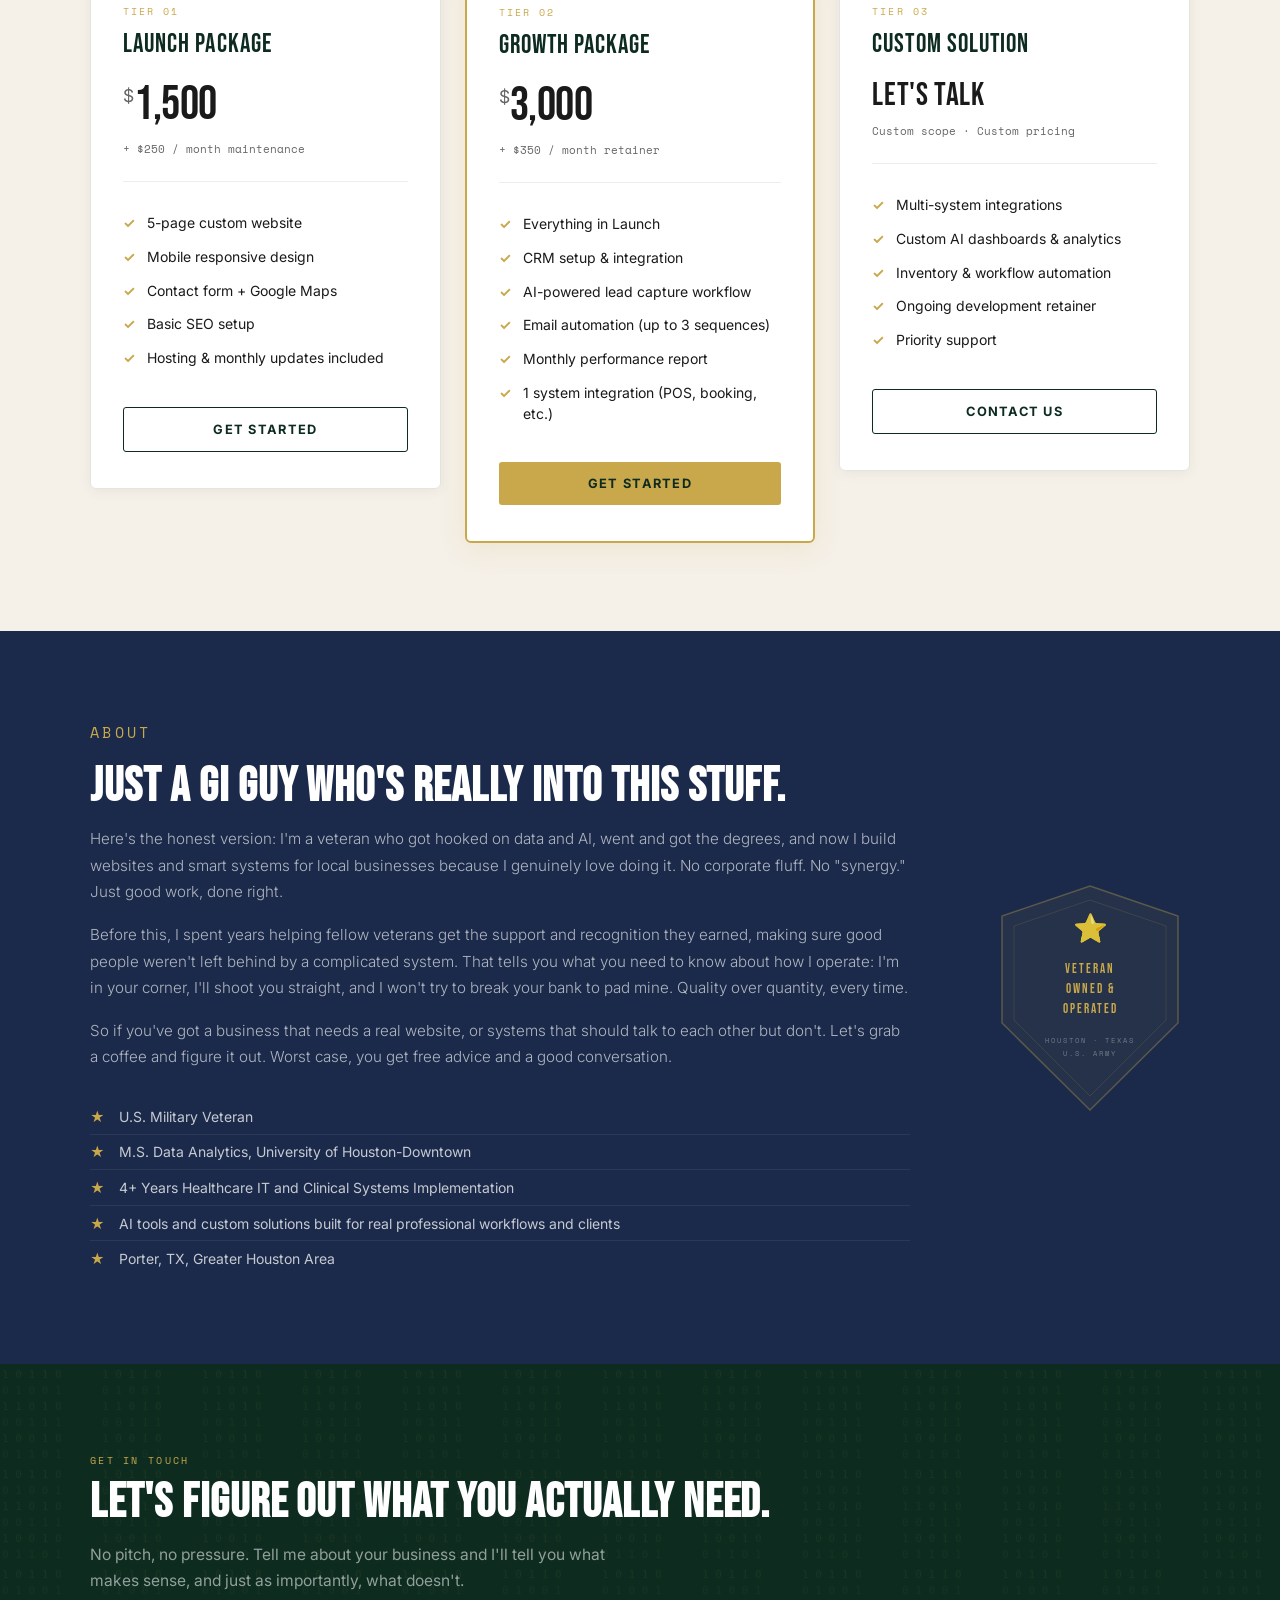
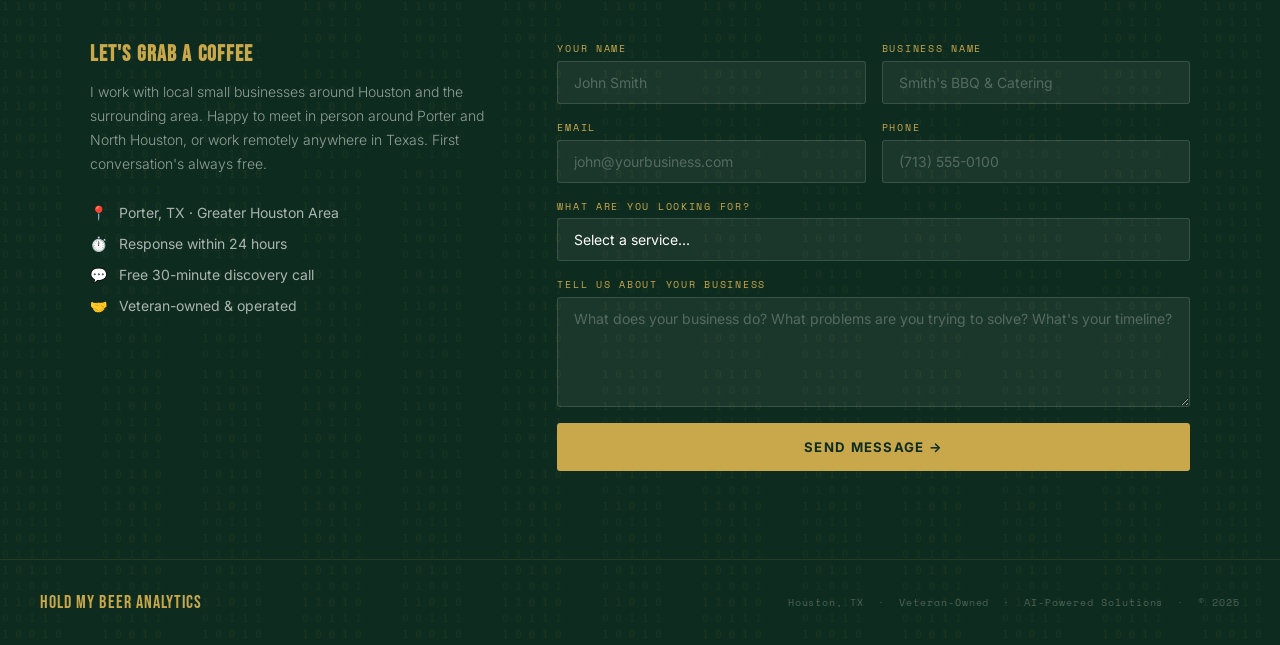
==== commit 7ffeba4d: "add brand logo to hero, blended into background" ====
--- a/index.html
+++ b/index.html
@@ -102,7 +102,22 @@
             align-items: center;
             padding: 80px 2.5rem 5rem;
         }
-        .hero-inner { max-width: 1100px; margin: 0 auto; width: 100%; }
+        .hero-inner {
+            max-width: 1100px;
+            margin: 0 auto;
+            width: 100%;
+            display: grid;
+            grid-template-columns: 1fr auto;
+            align-items: center;
+            gap: 3rem;
+        }
+        .hero-logo {
+            width: min(420px, 36vw);
+            height: auto;
+            justify-self: end;
+            -webkit-mask-image: radial-gradient(ellipse closest-side, black 72%, transparent 100%);
+            mask-image: radial-gradient(ellipse closest-side, black 72%, transparent 100%);
+        }
         .hero-eyebrow {
             font-family: var(--font-mono);
             font-size: 0.7rem;
@@ -596,6 +611,8 @@
             section { padding: 4rem 1.5rem; }
             nav { padding: 0 1.5rem; }
             .hero { padding: 80px 1.5rem 4rem; }
+            .hero-inner { grid-template-columns: 1fr; }
+            .hero-logo { display: none; }
             .about-inner { grid-template-columns: 1fr; }
             .shield-wrap { display: none; }
             .contact-grid { grid-template-columns: 1fr; gap: 2.5rem; }
@@ -625,6 +642,7 @@
 <!-- HERO -->
 <header class="hero binary-bg">
     <div class="hero-inner">
+        <div class="hero-copy">
         <p class="hero-eyebrow">Houston, TX &nbsp;·&nbsp; Veteran-Owned &nbsp;·&nbsp; AI-Powered</p>
         <h1 class="hero-headline">
             HOLD MY<br>
@@ -642,6 +660,8 @@
             <span class="badge"><span class="badge-dot"></span>Quality Over Quantity</span>
             <span class="badge"><span class="badge-dot"></span>Real Human, Not a Chatbot</span>
         </div>
+        </div>
+        <img class="hero-logo" src="assets/logo.png" alt="Hold My Beer Analytics — Data. Purpose. Mission.">
     </div>
 </header>
 
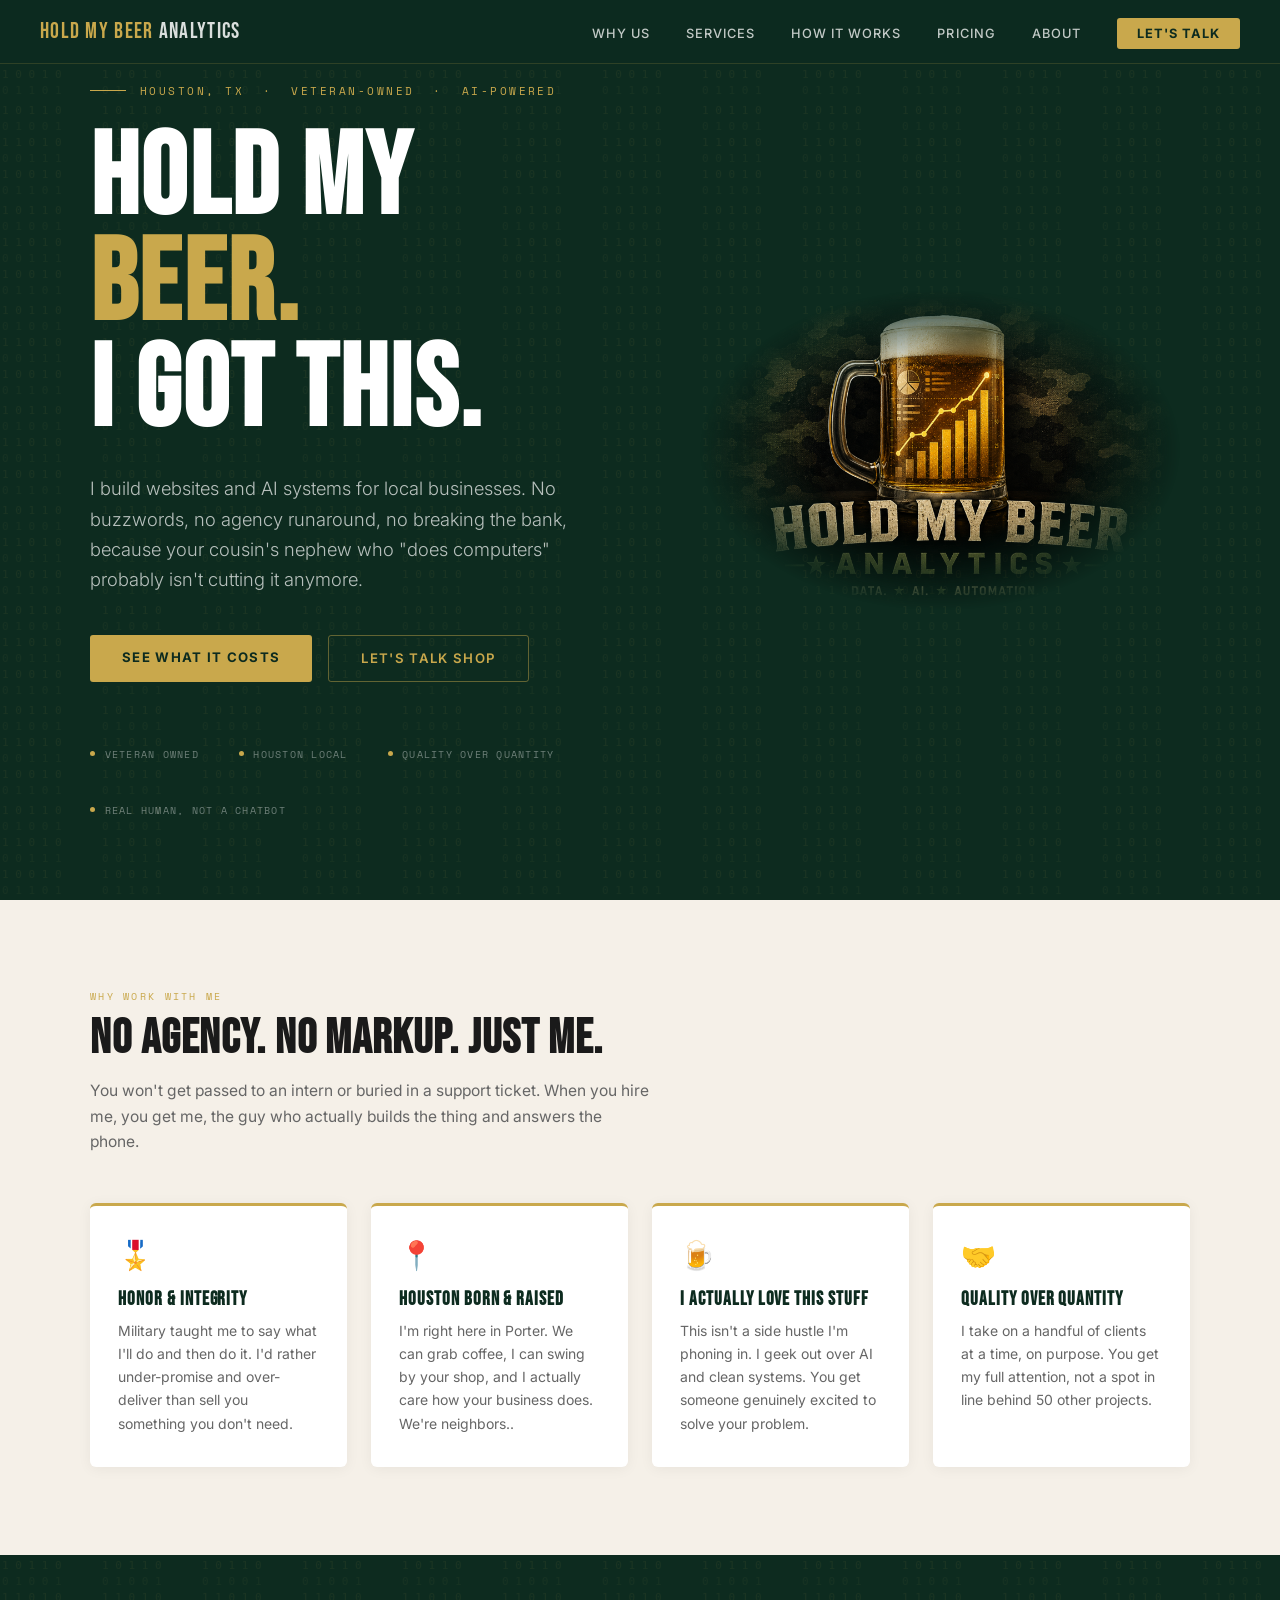
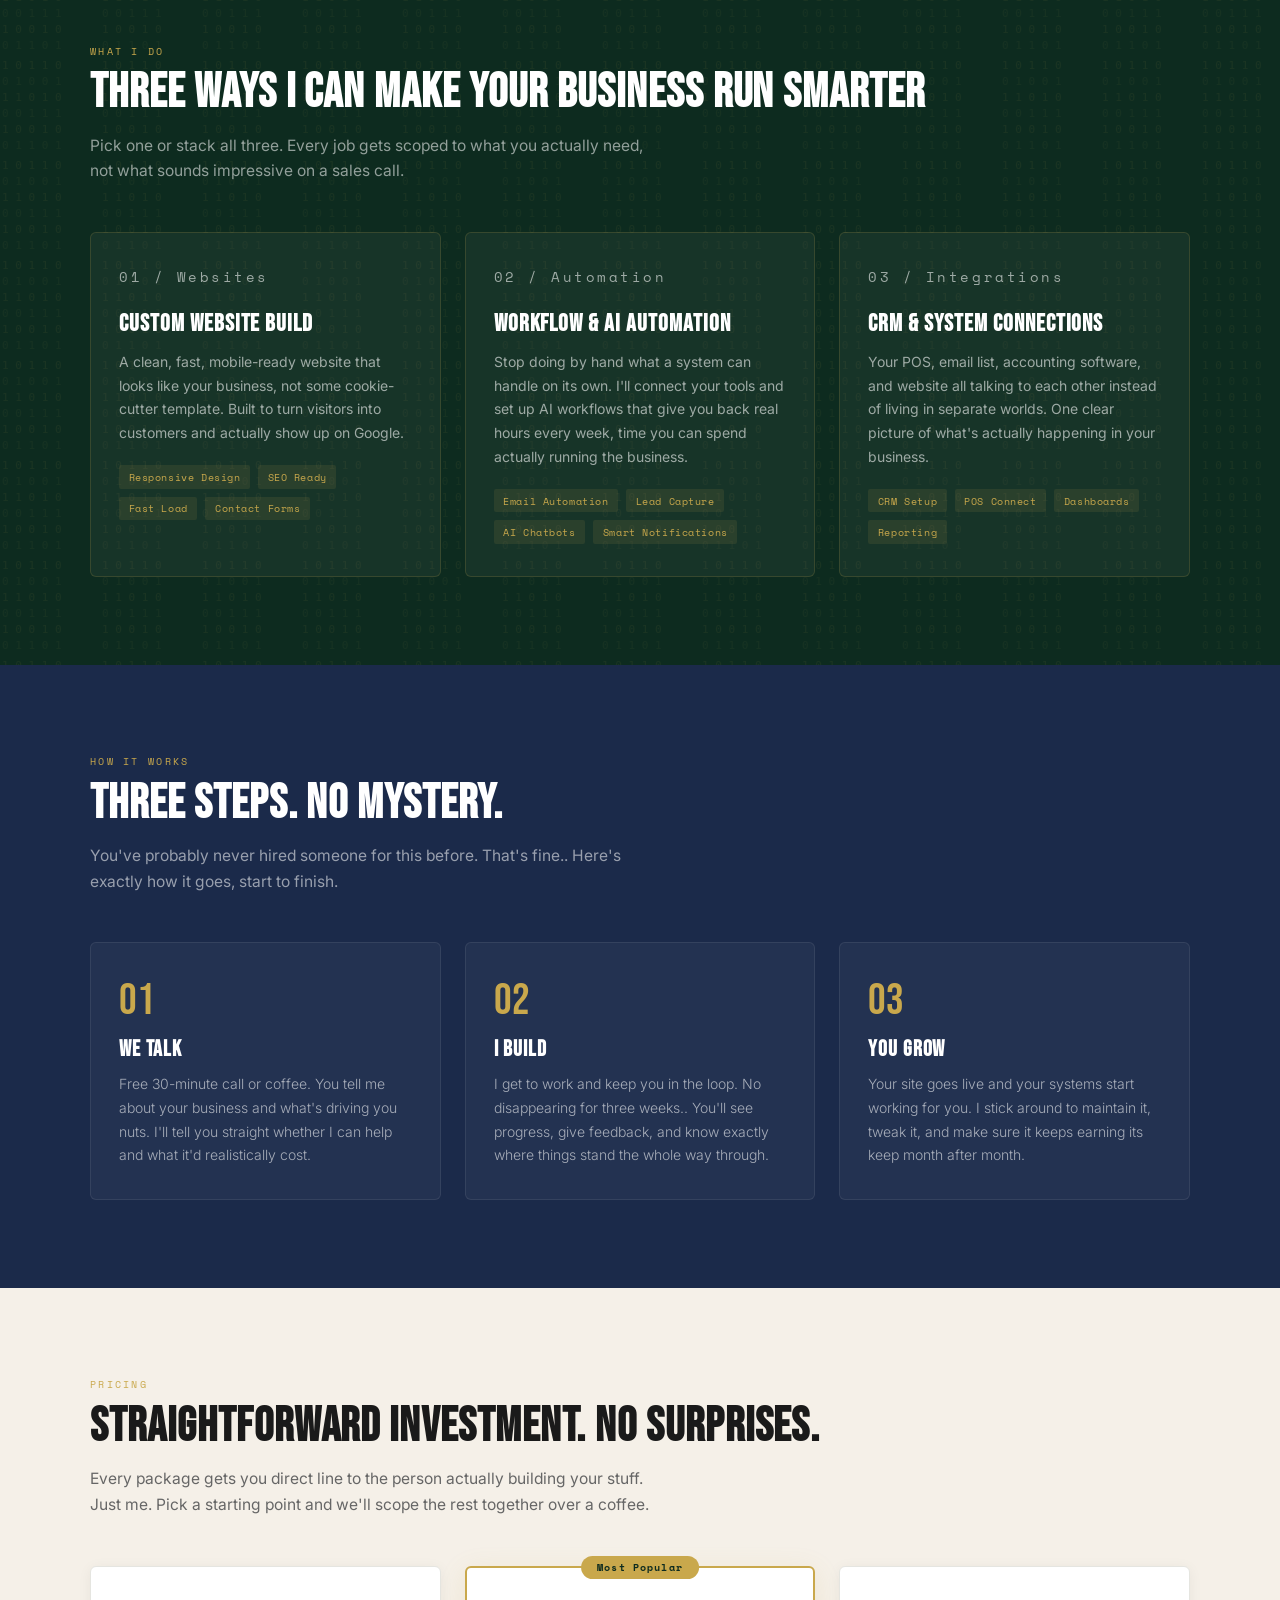
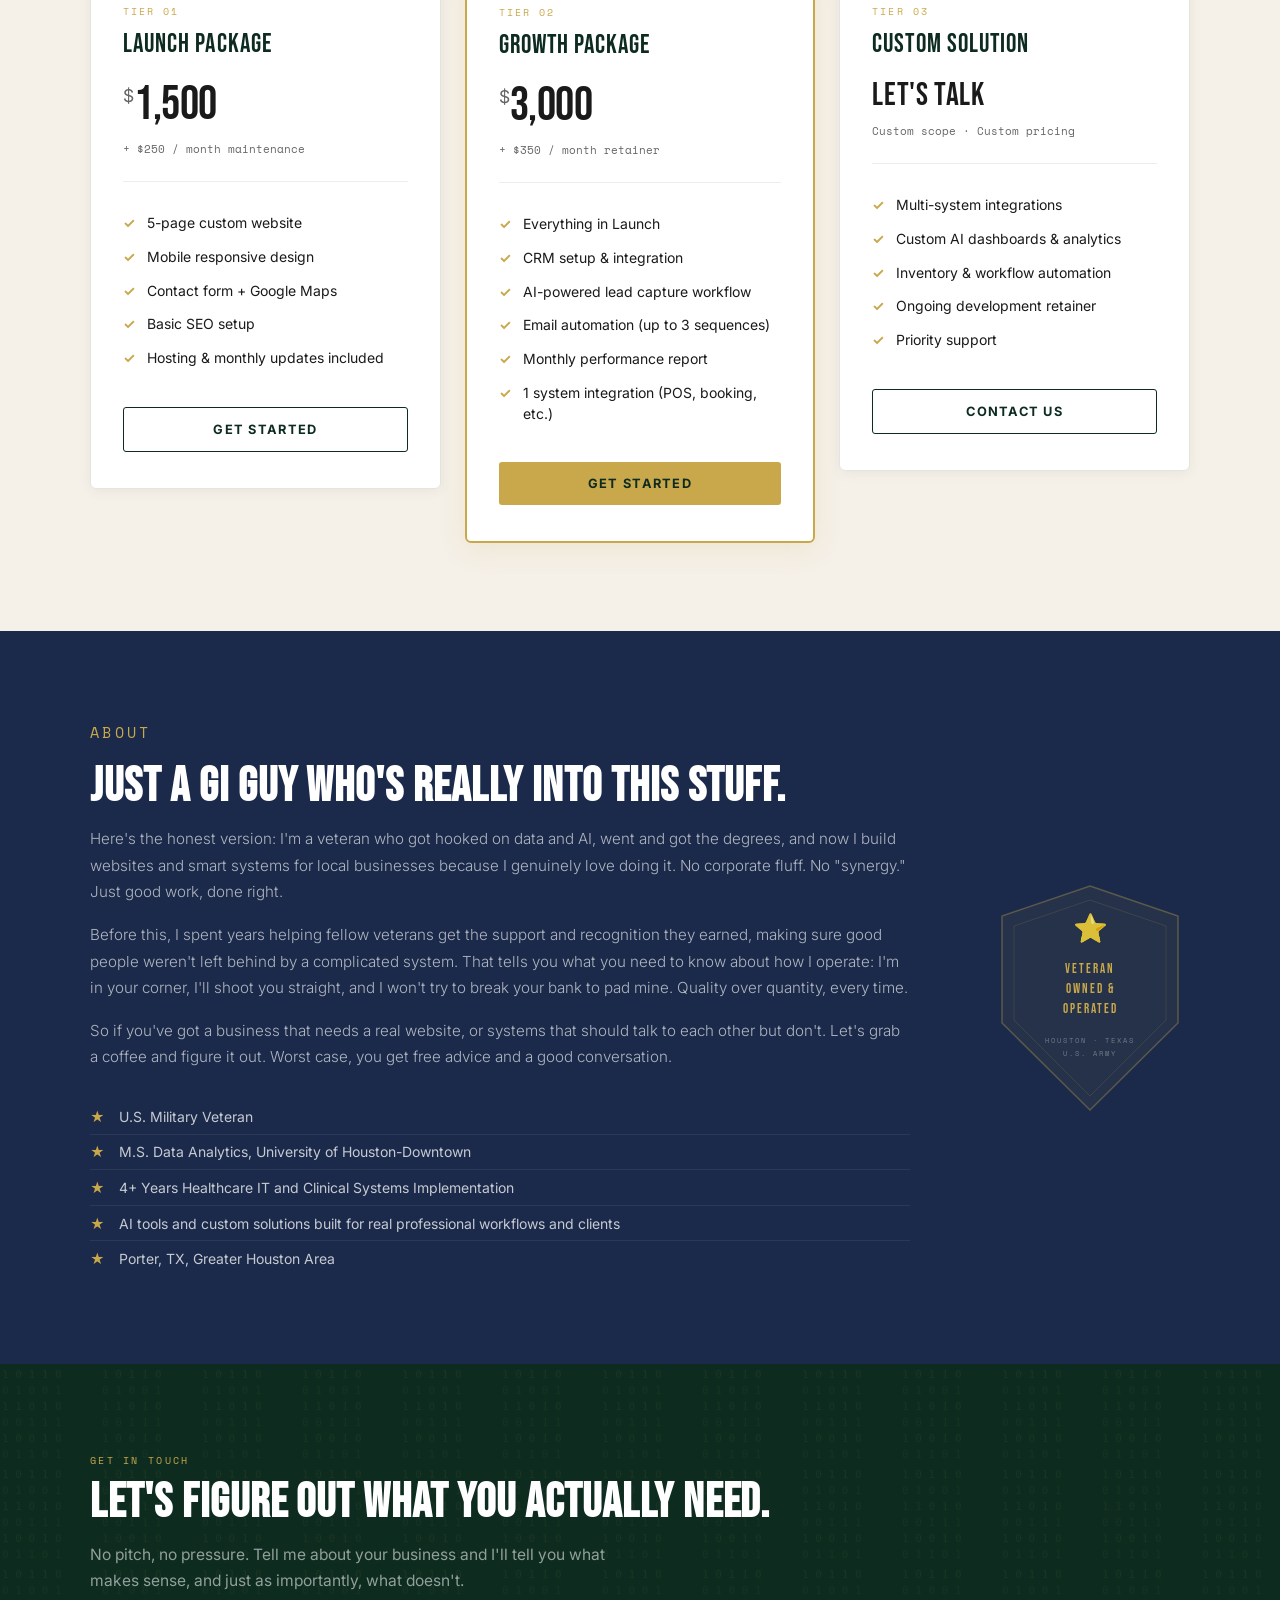
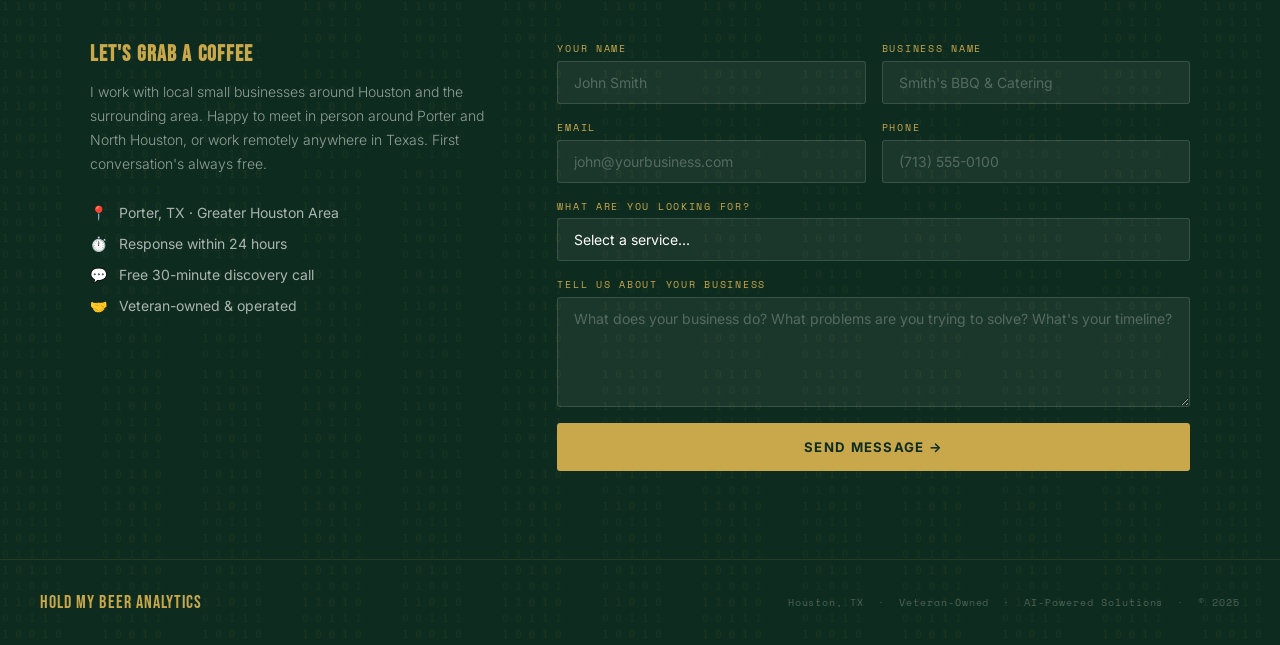
==== commit 1f6be7c0: "swap hero logo to beer mug design, tune blend for camo background" ====
--- a/index.html
+++ b/index.html
@@ -112,11 +112,11 @@
             gap: 3rem;
         }
         .hero-logo {
-            width: min(420px, 36vw);
+            width: min(500px, 40vw);
             height: auto;
             justify-self: end;
-            -webkit-mask-image: radial-gradient(ellipse closest-side, black 72%, transparent 100%);
-            mask-image: radial-gradient(ellipse closest-side, black 72%, transparent 100%);
+            -webkit-mask-image: radial-gradient(ellipse closest-side, black 50%, transparent 96%);
+            mask-image: radial-gradient(ellipse closest-side, black 50%, transparent 96%);
         }
         .hero-eyebrow {
             font-family: var(--font-mono);
@@ -661,7 +661,7 @@
             <span class="badge"><span class="badge-dot"></span>Real Human, Not a Chatbot</span>
         </div>
         </div>
-        <img class="hero-logo" src="assets/logo.png" alt="Hold My Beer Analytics — Data. Purpose. Mission.">
+        <img class="hero-logo" src="assets/logo.png?v=2" alt="Hold My Beer Analytics — Data. Purpose. Mission.">
     </div>
 </header>
 
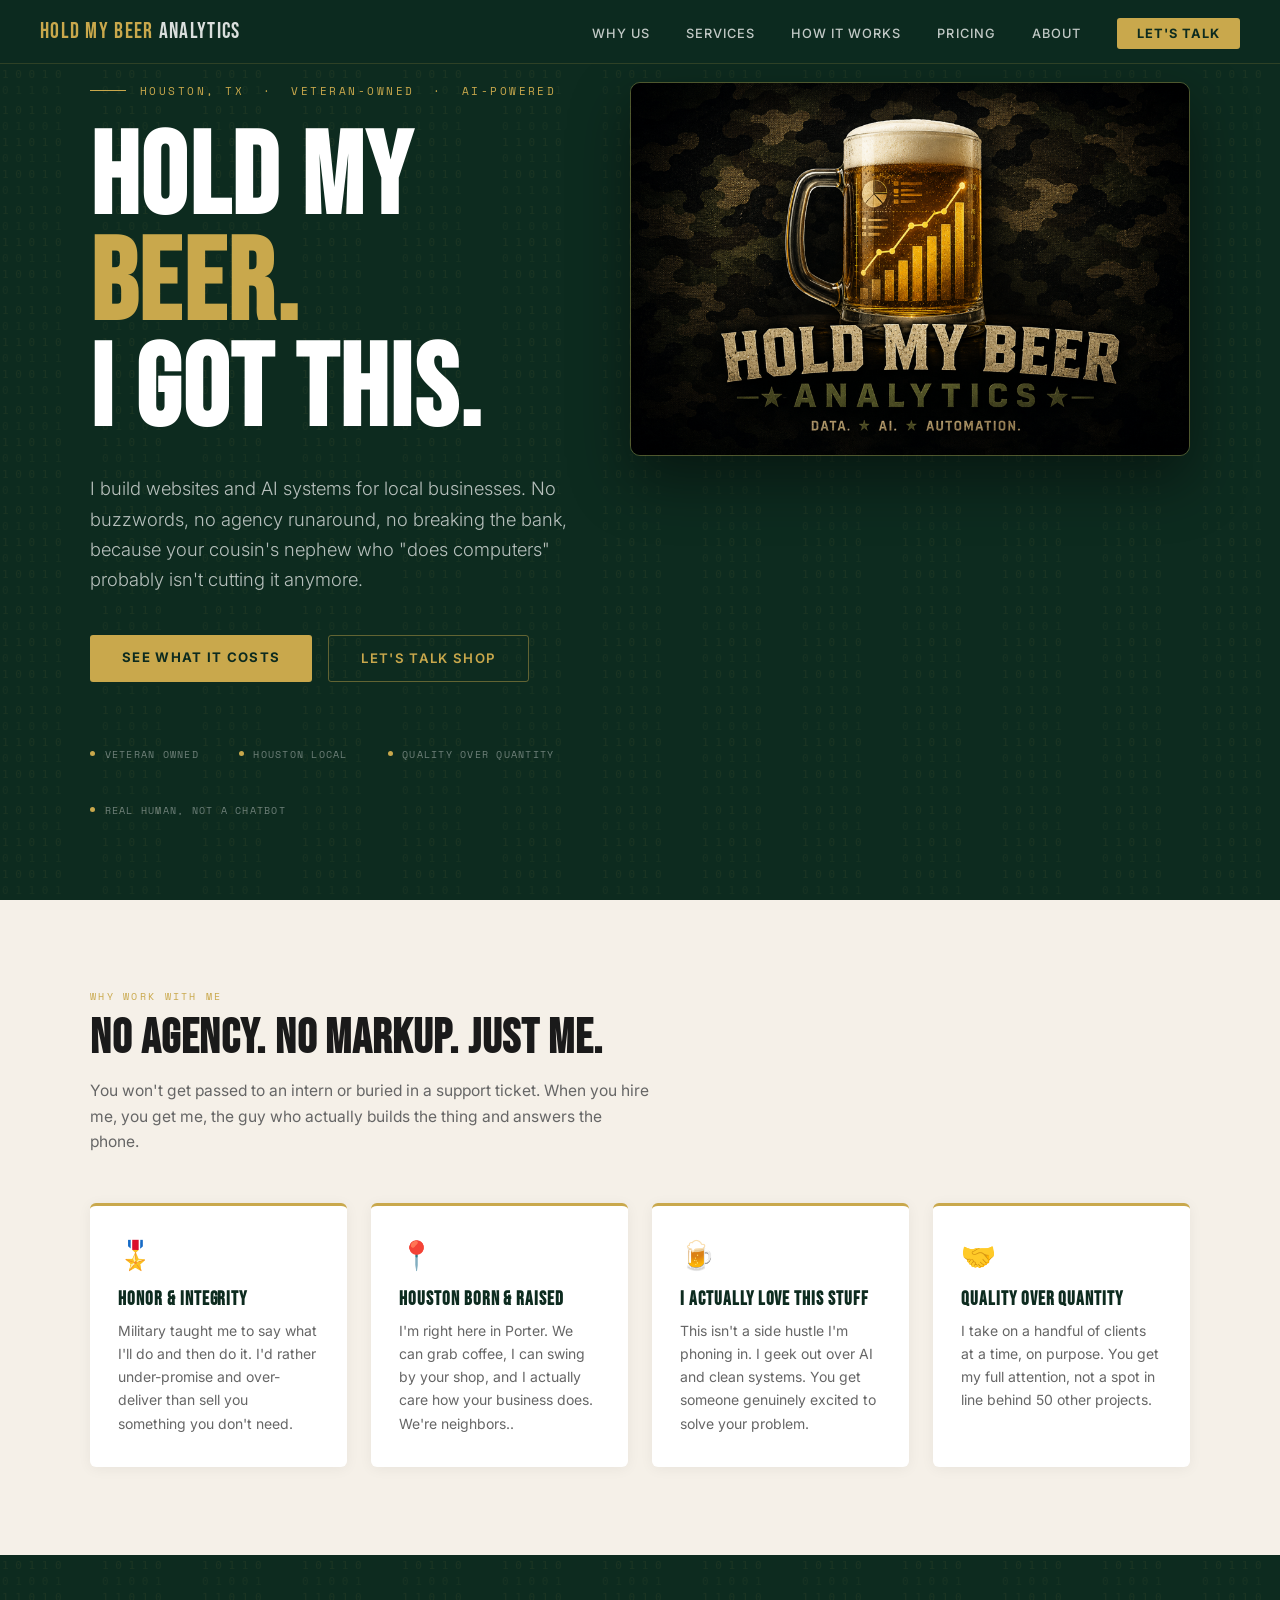
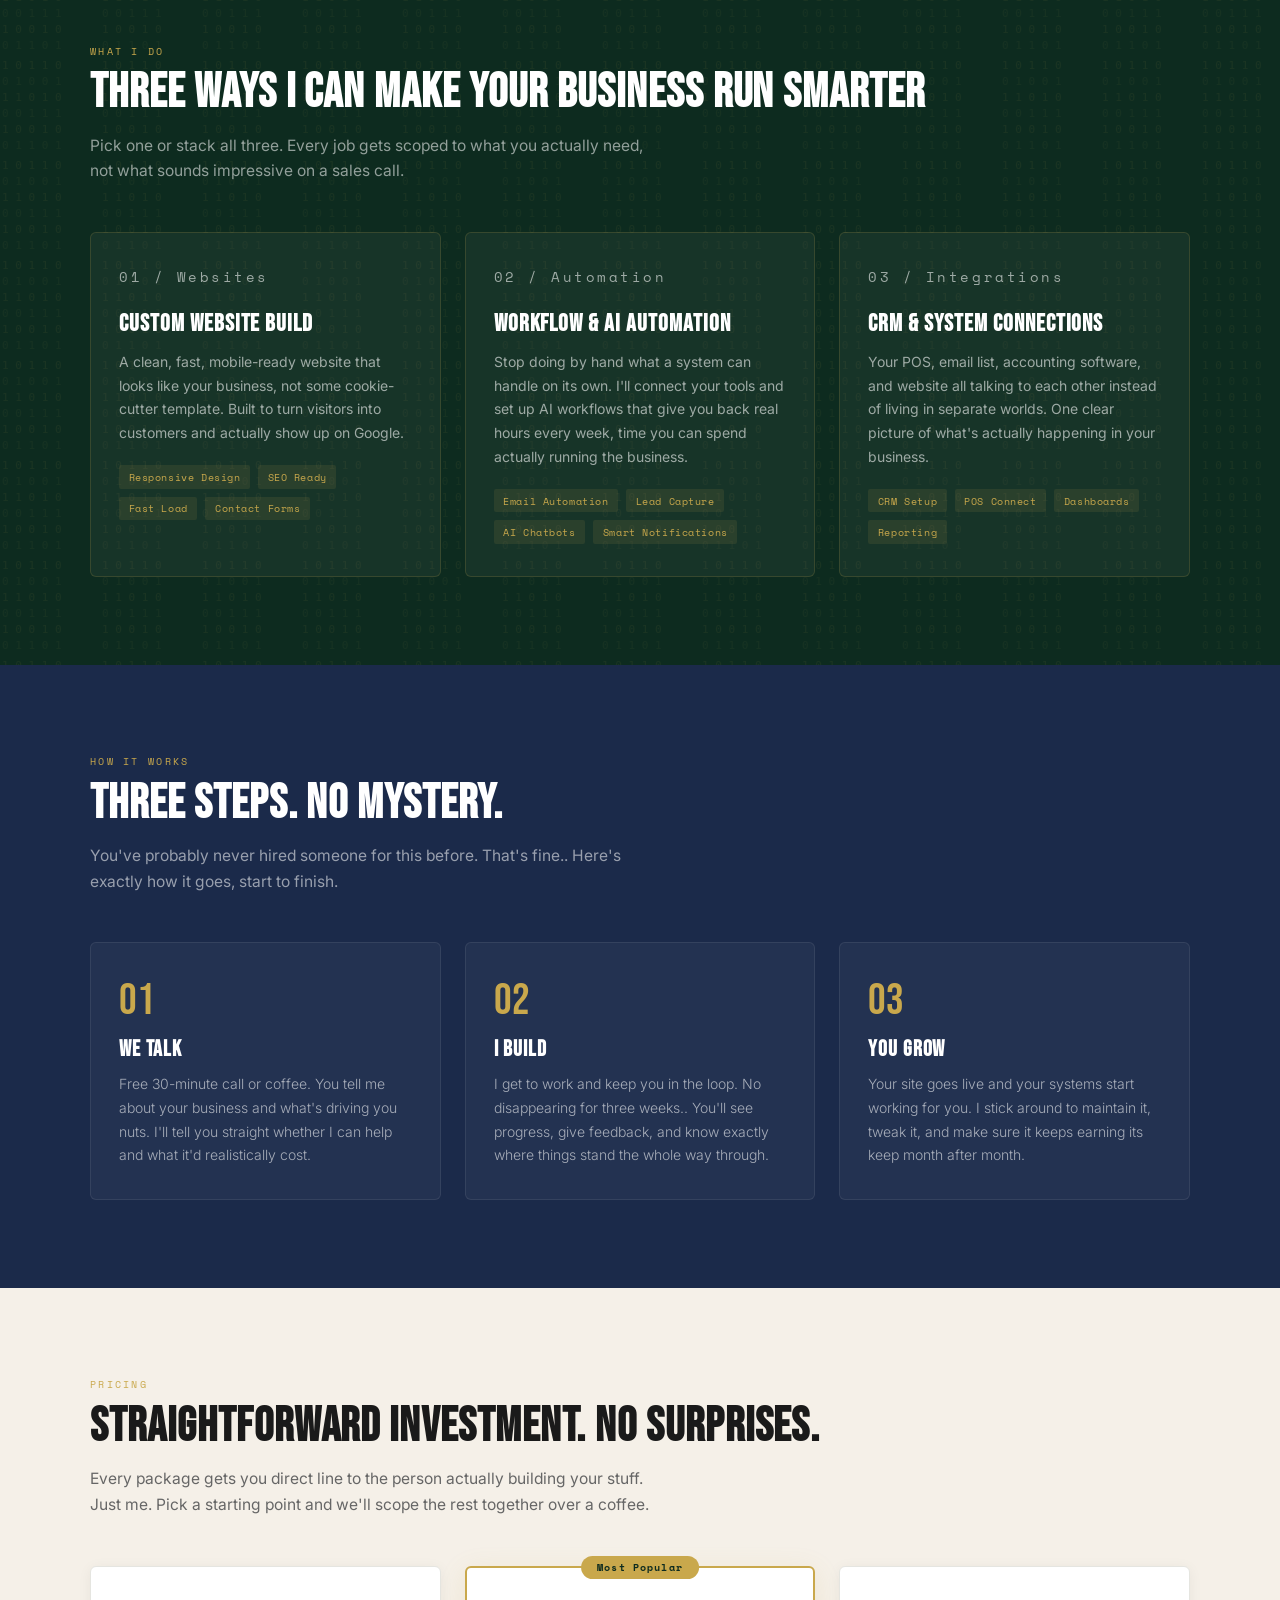
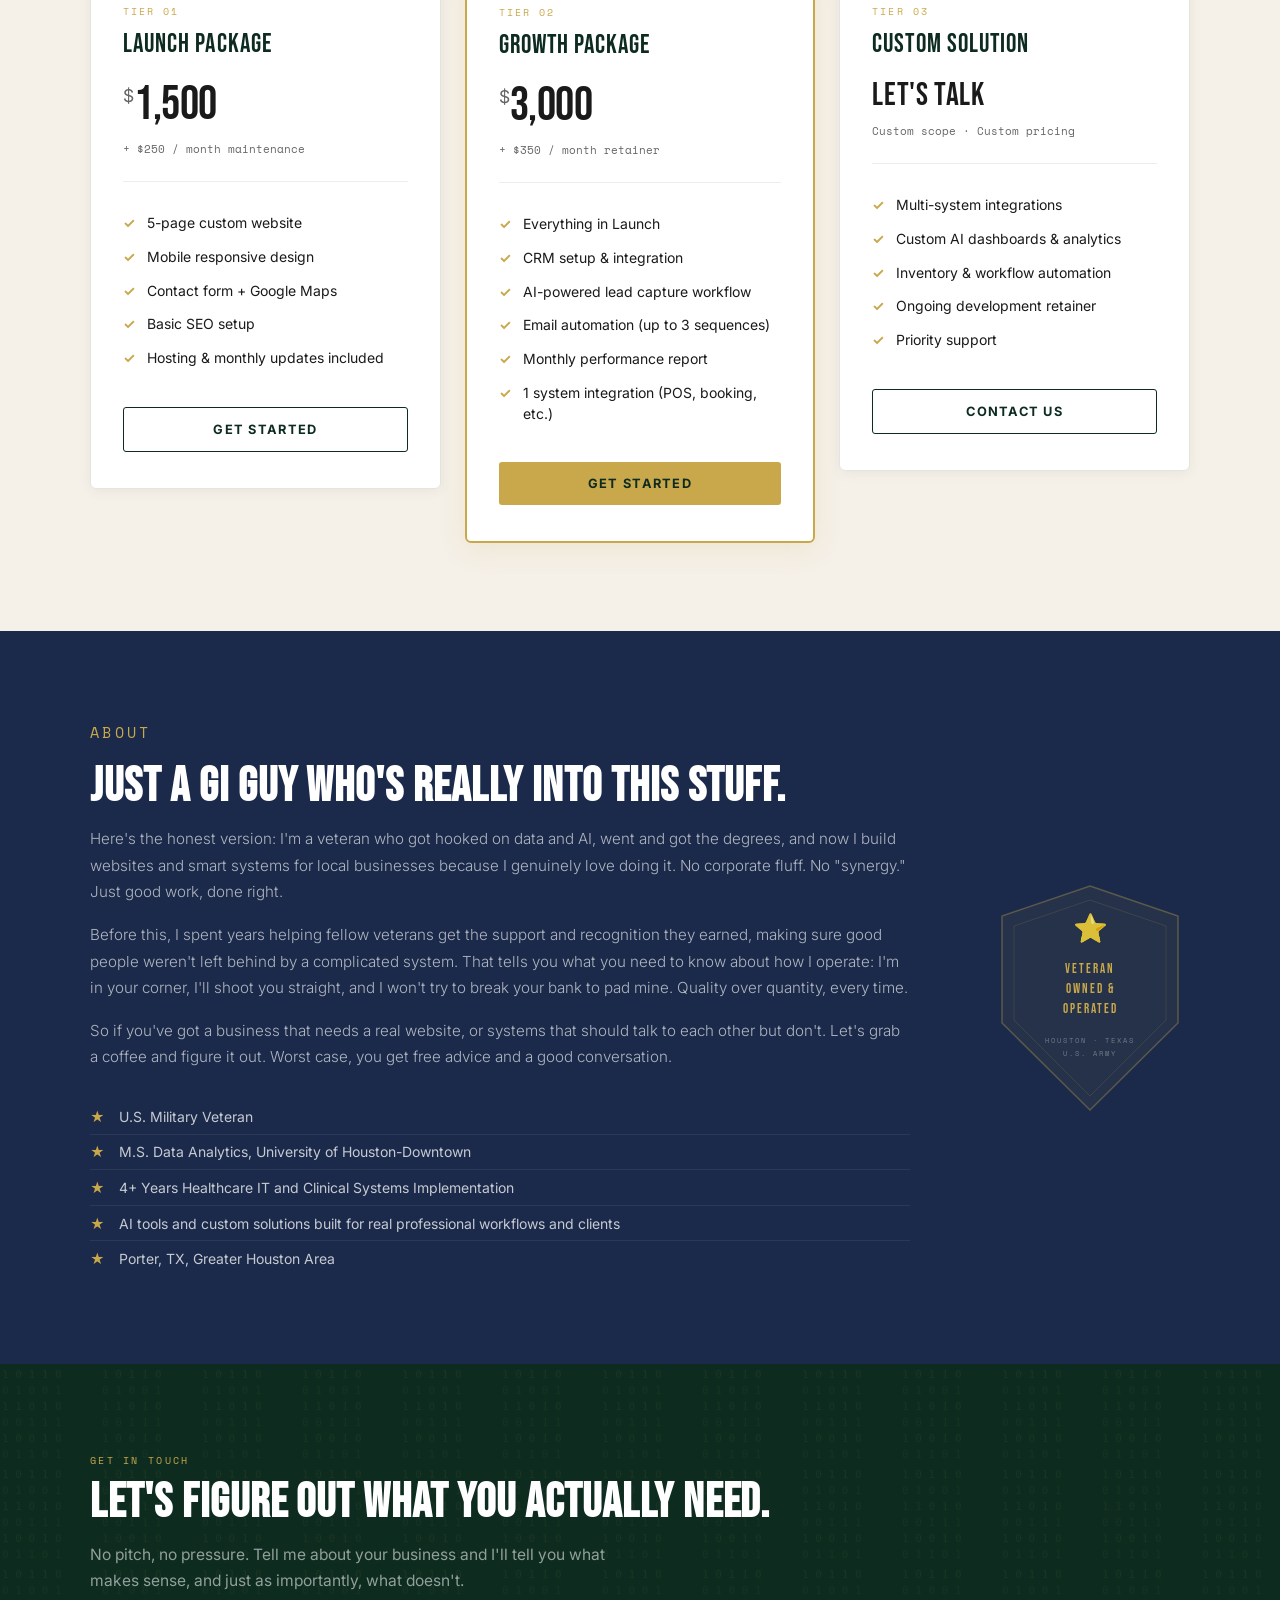
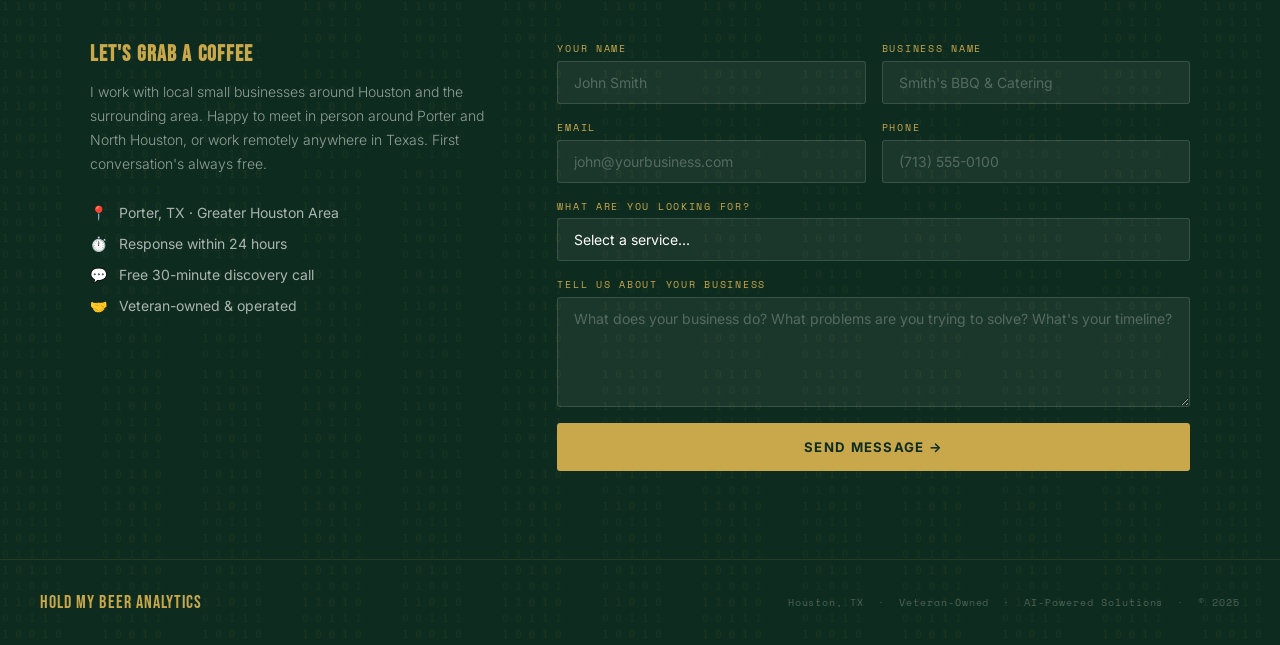
==== commit 87c29ca2: "show full logo larger at top right, framed instead of faded" ====
--- a/index.html
+++ b/index.html
@@ -112,11 +112,13 @@
             gap: 3rem;
         }
         .hero-logo {
-            width: min(500px, 40vw);
+            width: min(560px, 44vw);
             height: auto;
             justify-self: end;
-            -webkit-mask-image: radial-gradient(ellipse closest-side, black 50%, transparent 96%);
-            mask-image: radial-gradient(ellipse closest-side, black 50%, transparent 96%);
+            align-self: start;
+            border-radius: 10px;
+            border: 1px solid rgba(201,168,76,0.35);
+            box-shadow: 0 24px 60px rgba(0,0,0,0.45);
         }
         .hero-eyebrow {
             font-family: var(--font-mono);
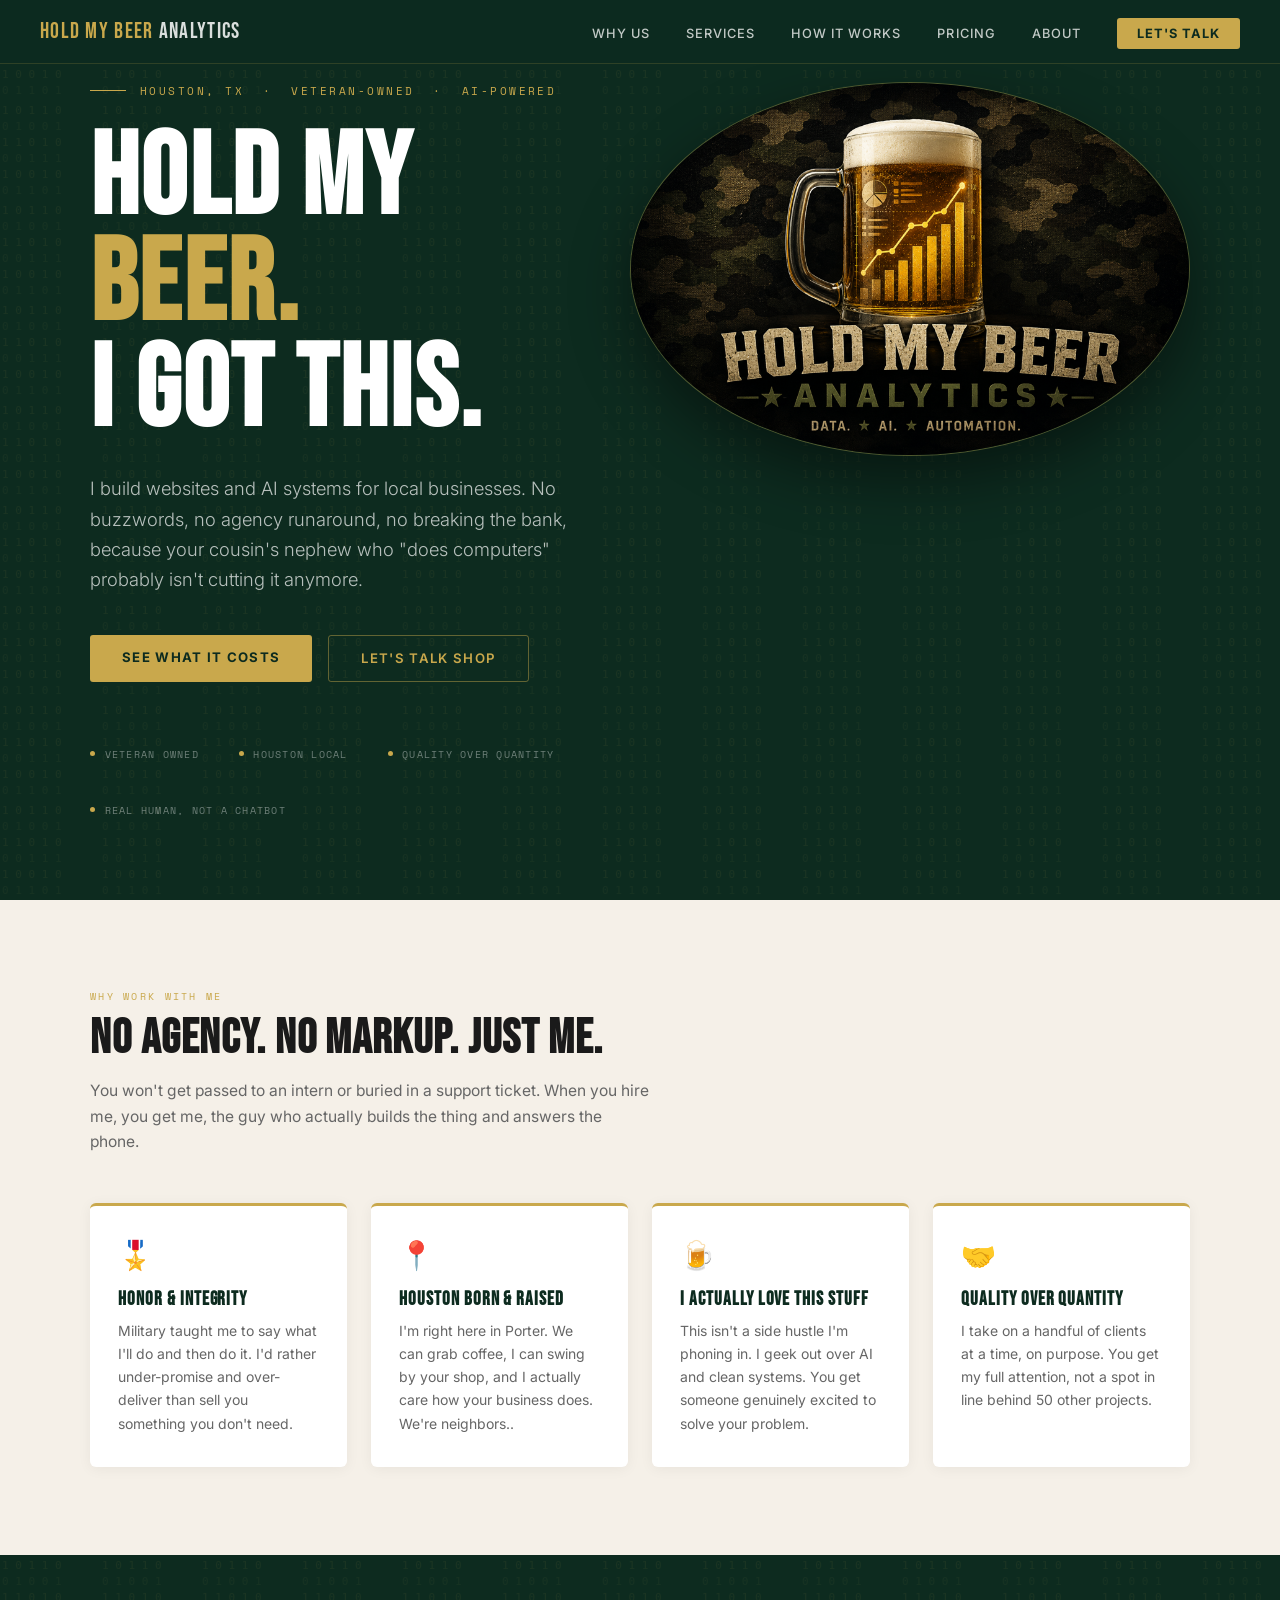
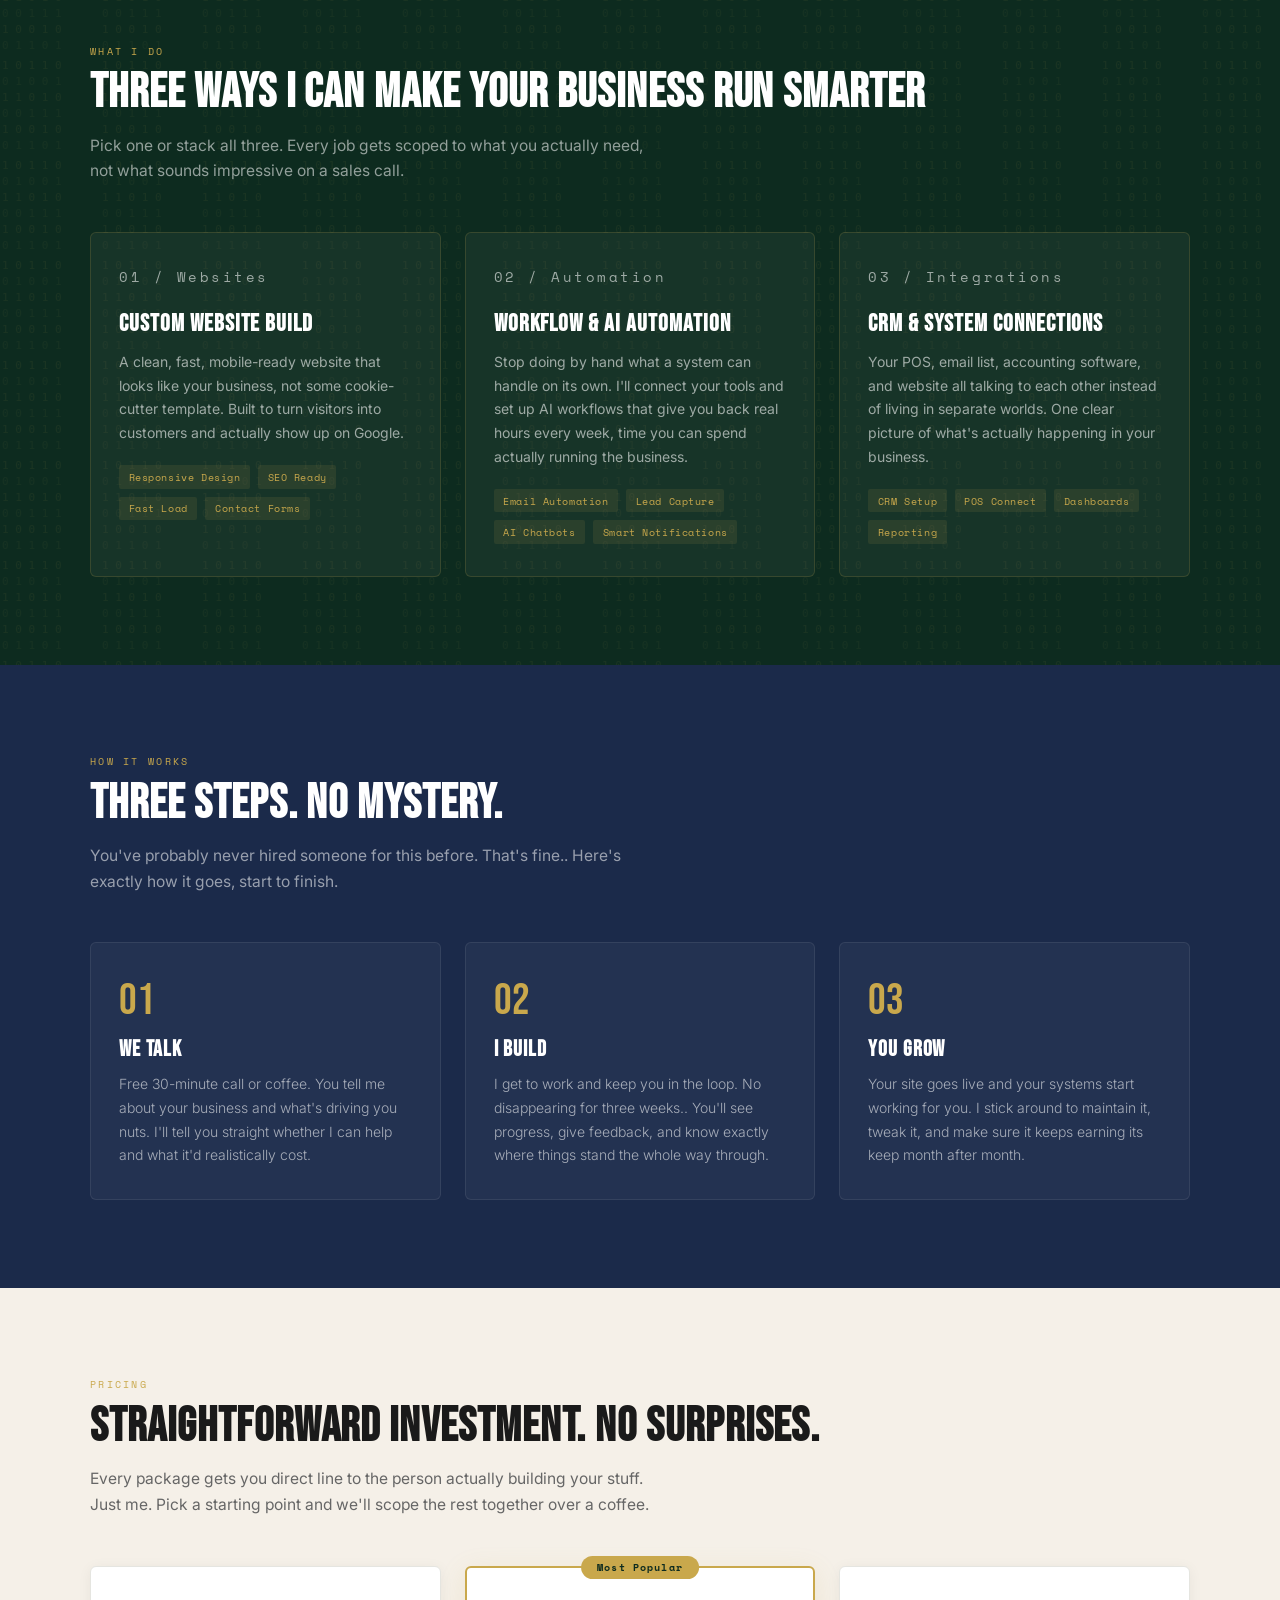
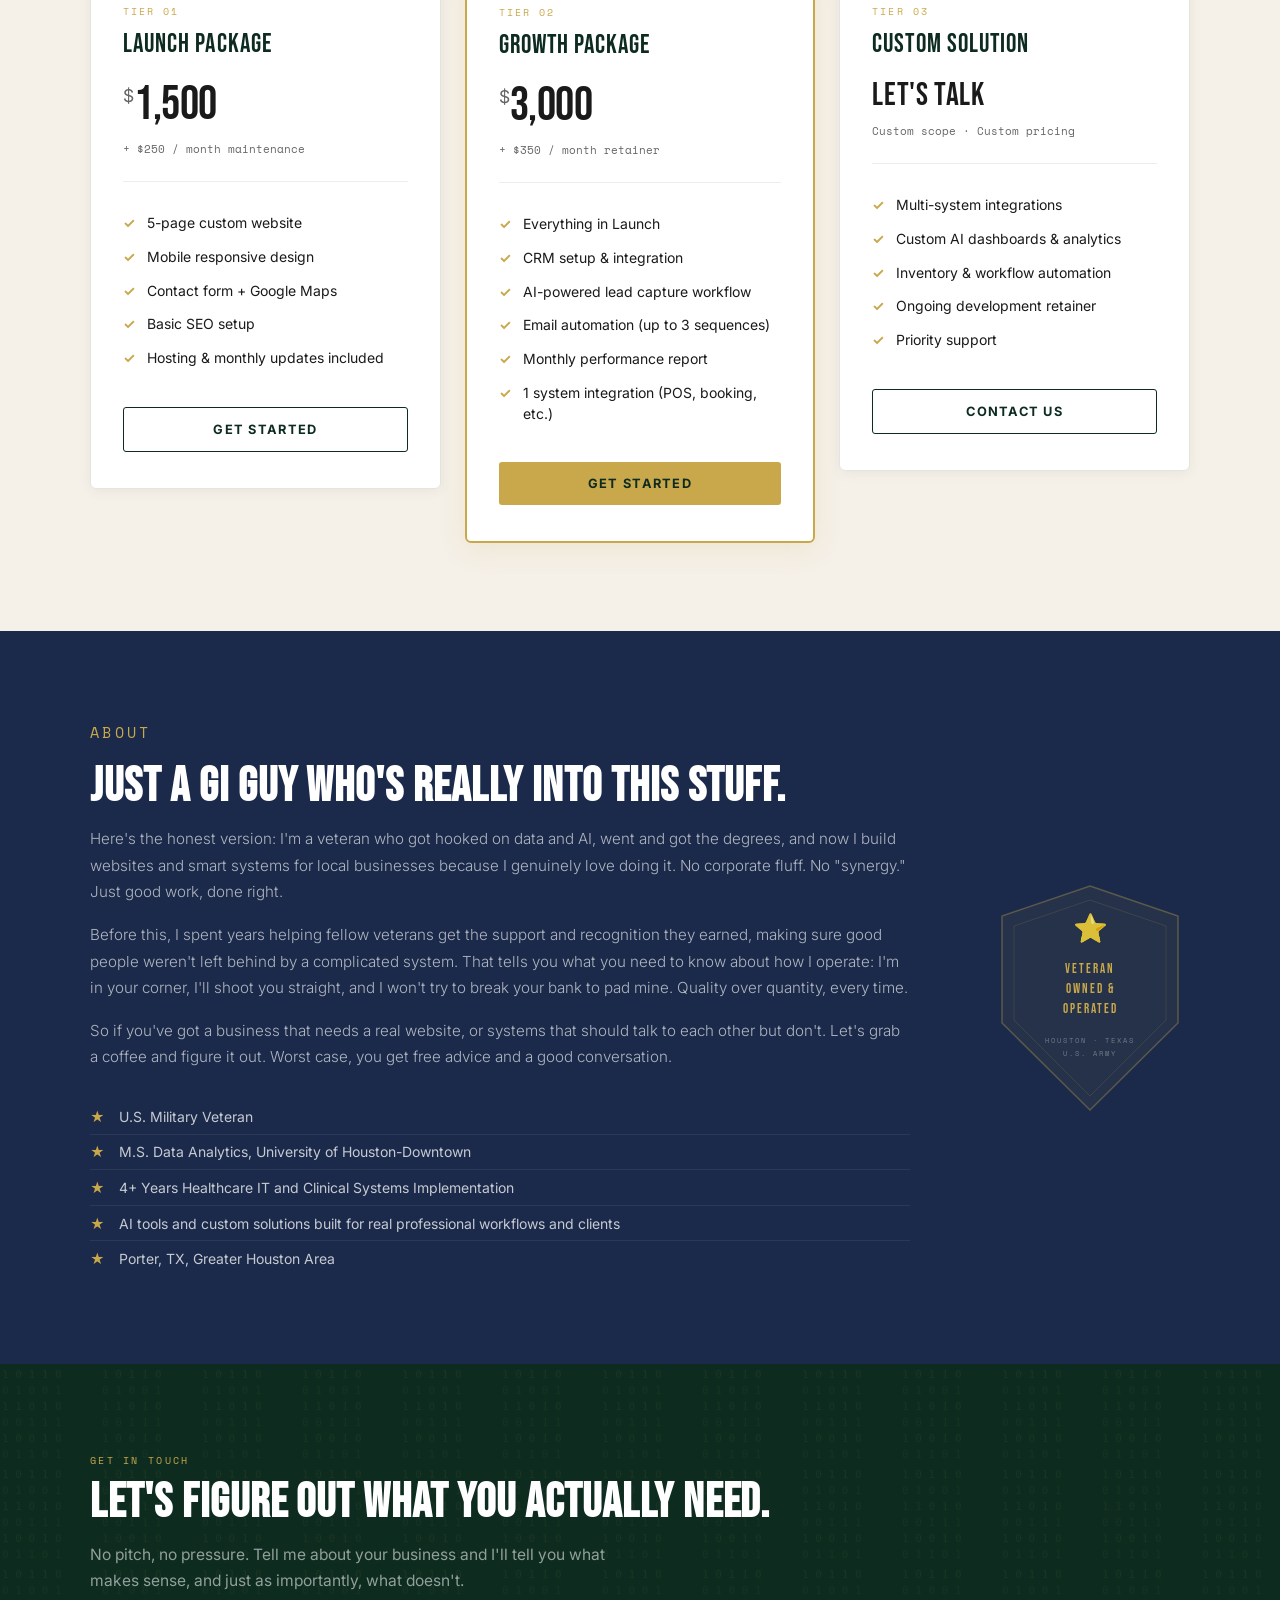
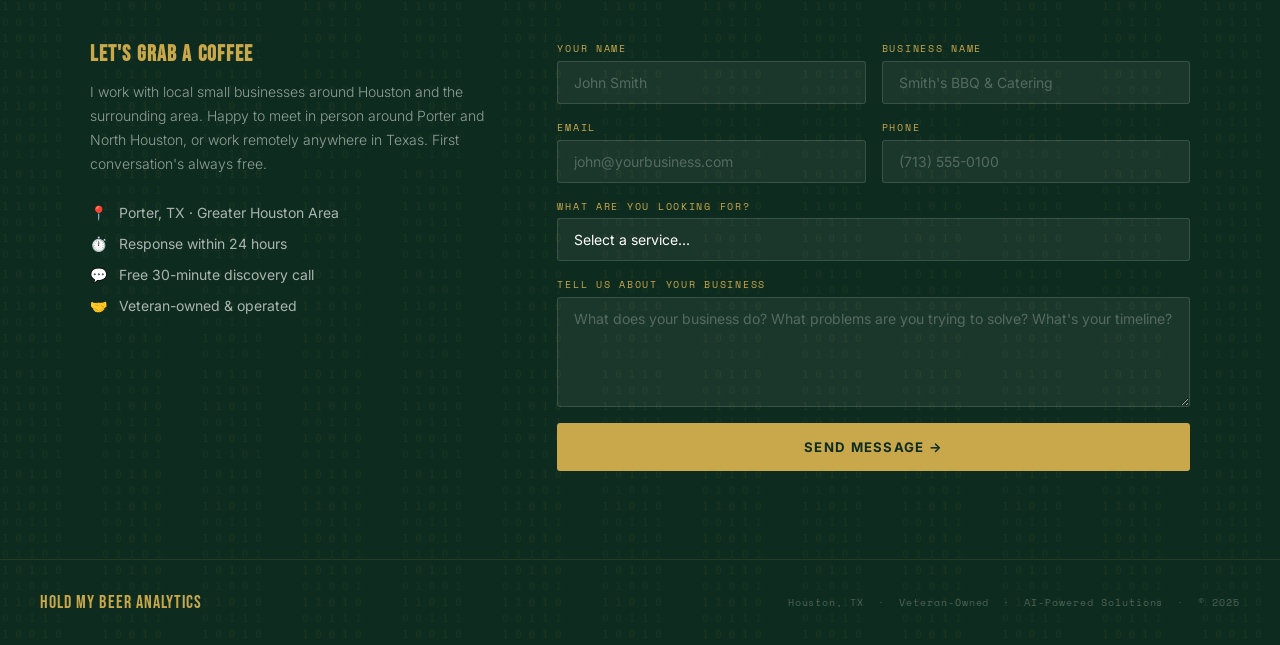
==== commit 1af968ab: "make hero logo an oval" ====
--- a/index.html
+++ b/index.html
@@ -116,7 +116,7 @@
             height: auto;
             justify-self: end;
             align-self: start;
-            border-radius: 10px;
+            border-radius: 50%;
             border: 1px solid rgba(201,168,76,0.35);
             box-shadow: 0 24px 60px rgba(0,0,0,0.45);
         }
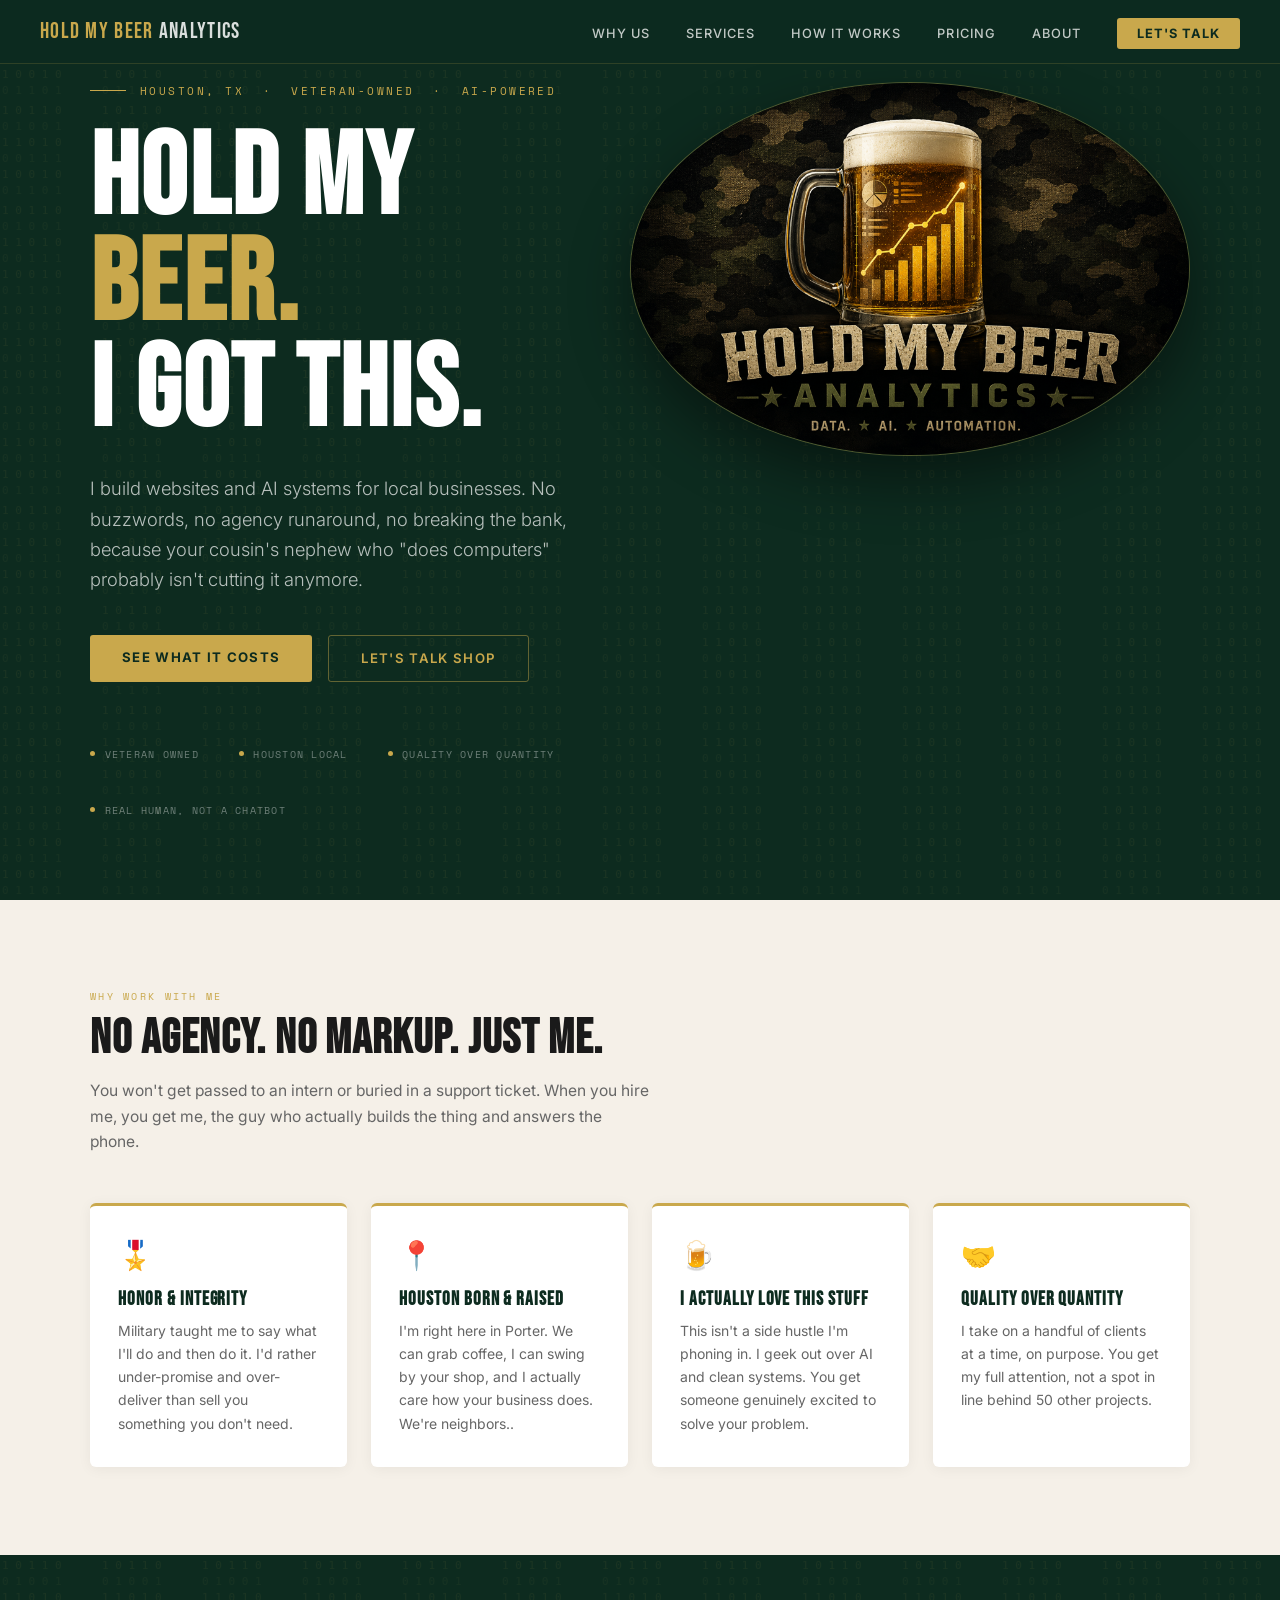
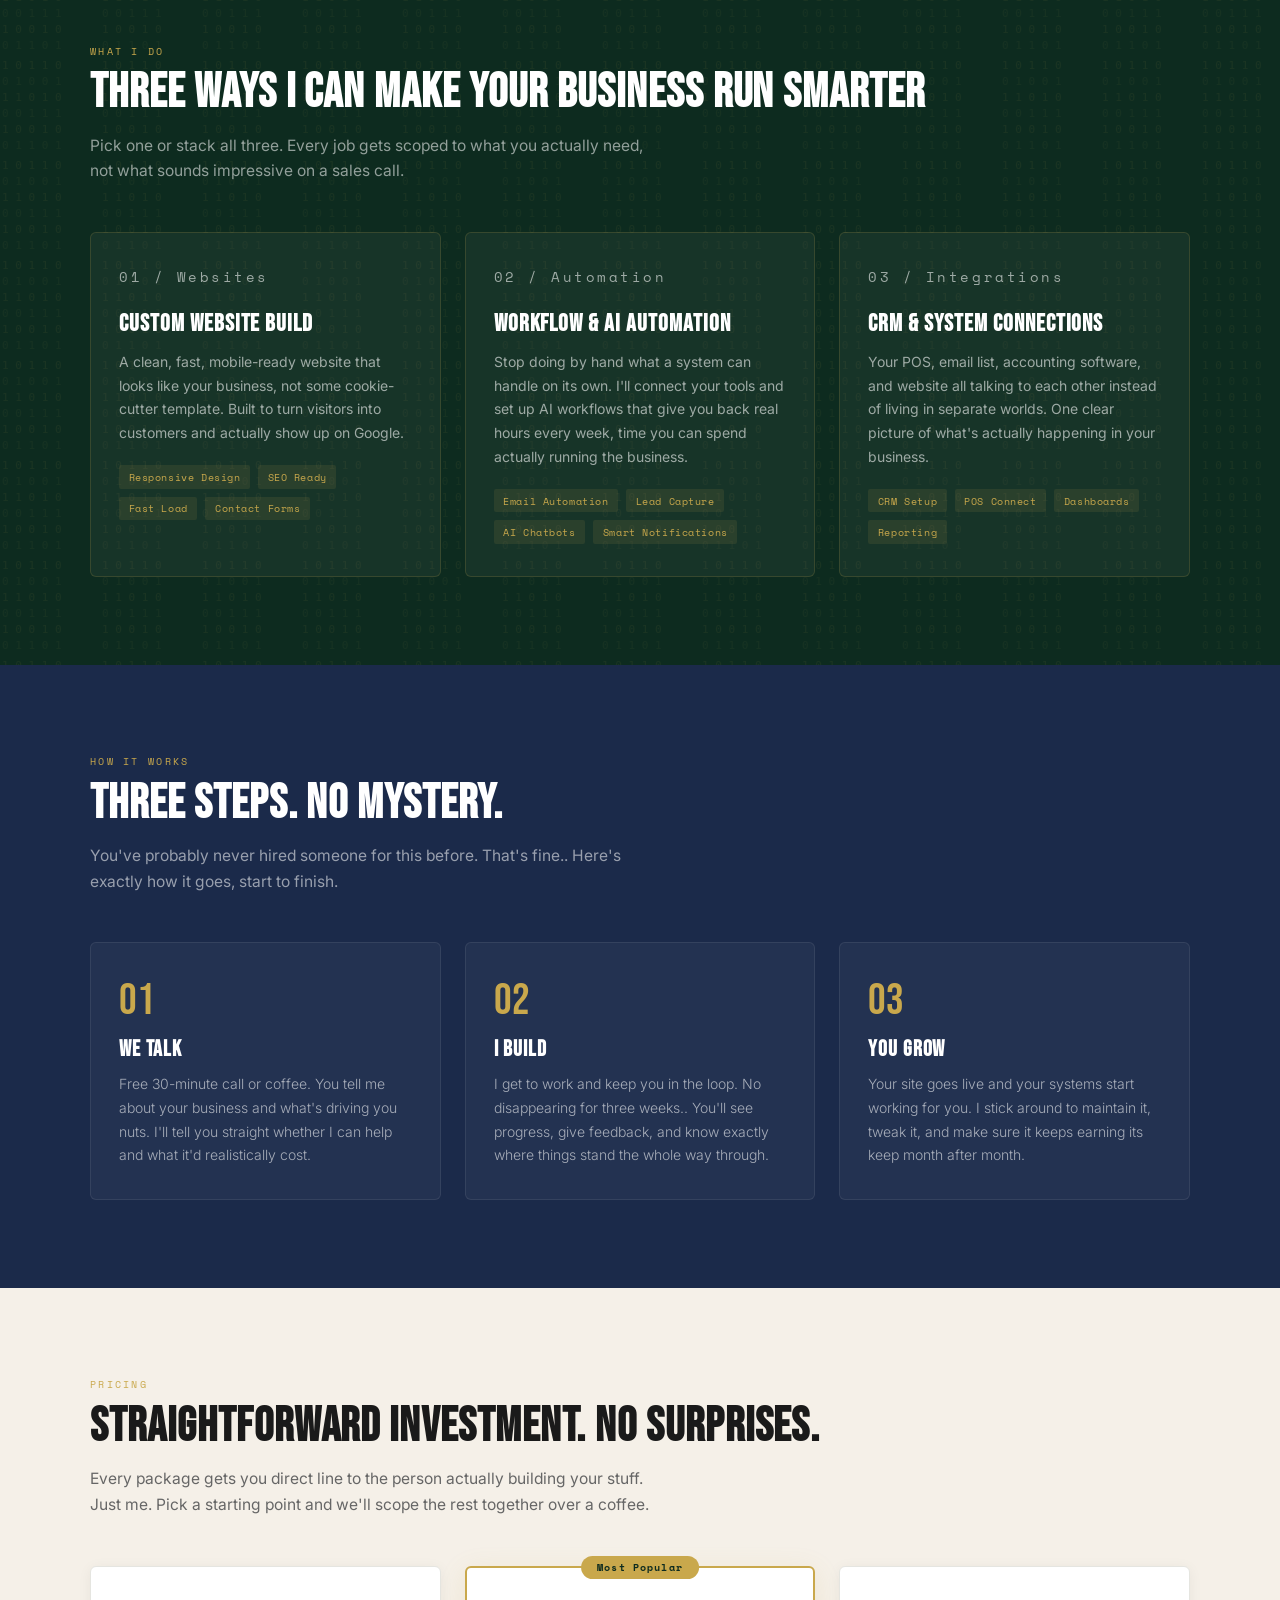
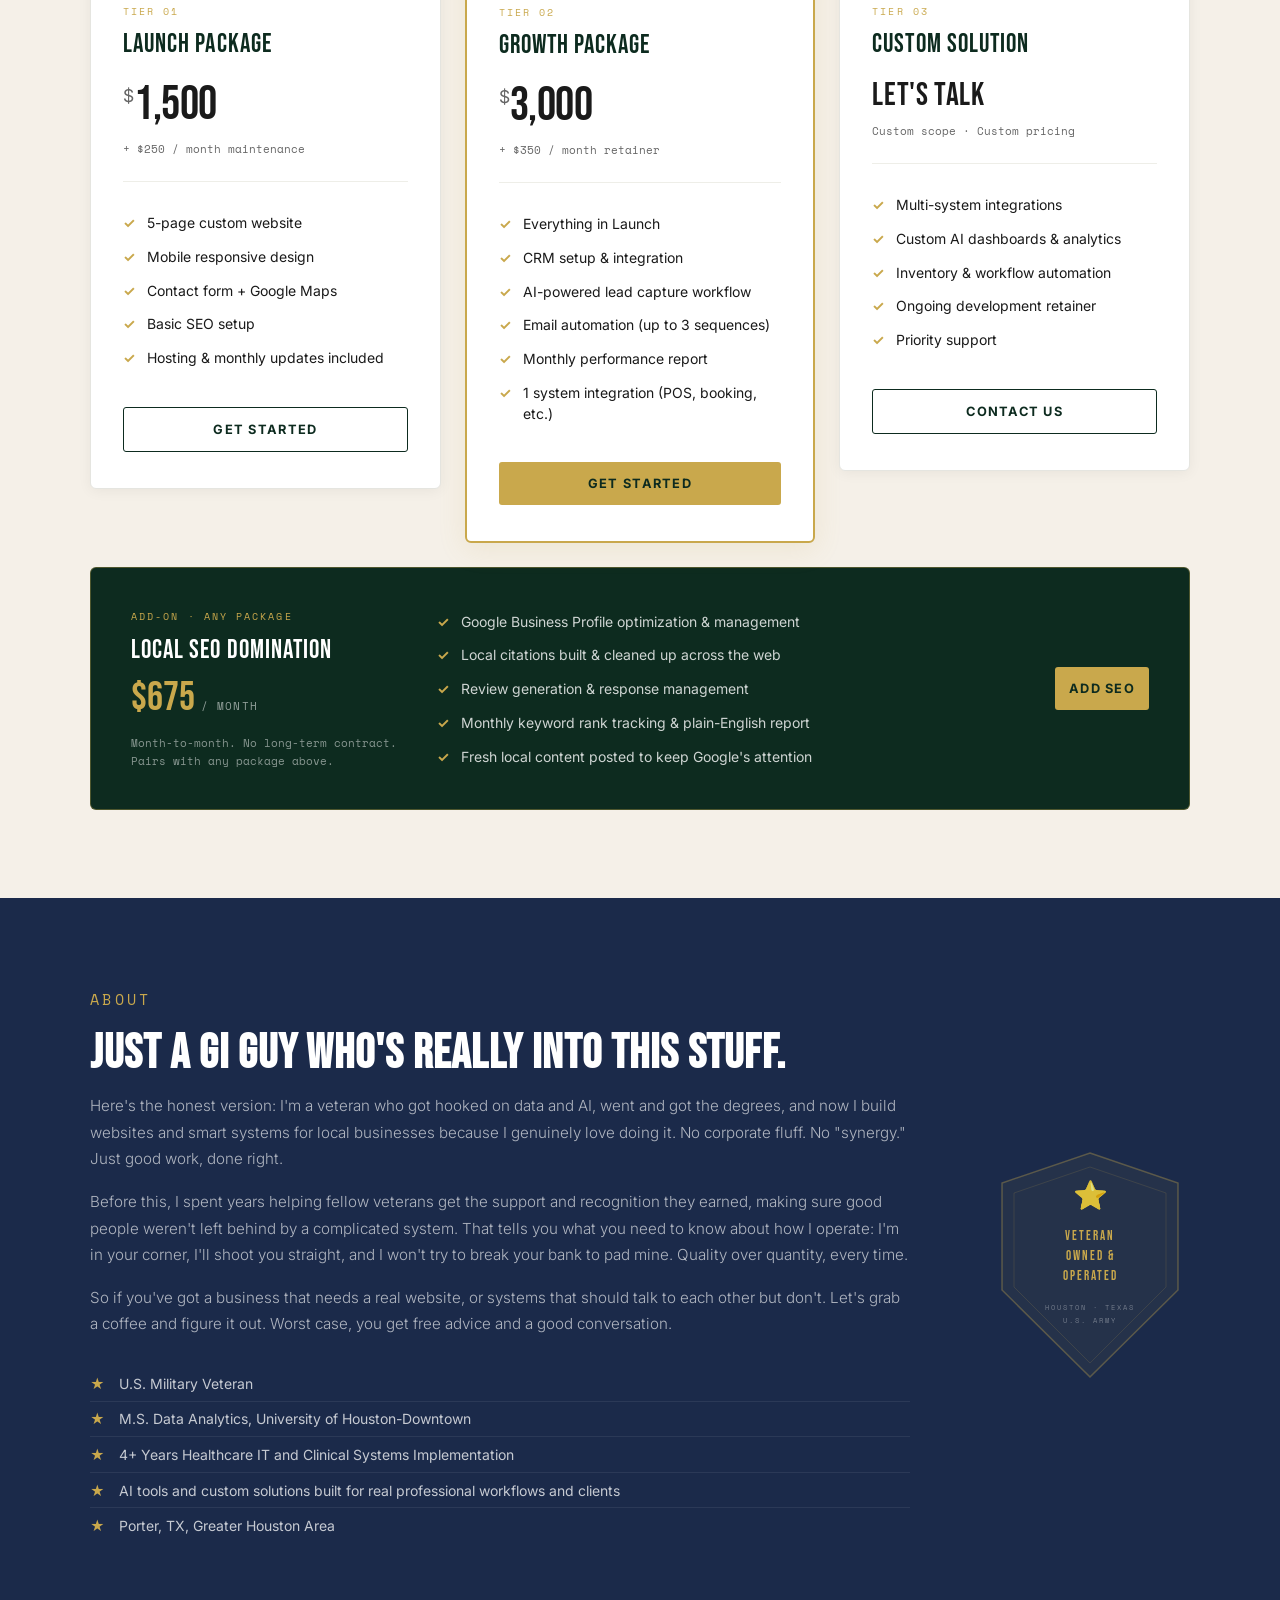
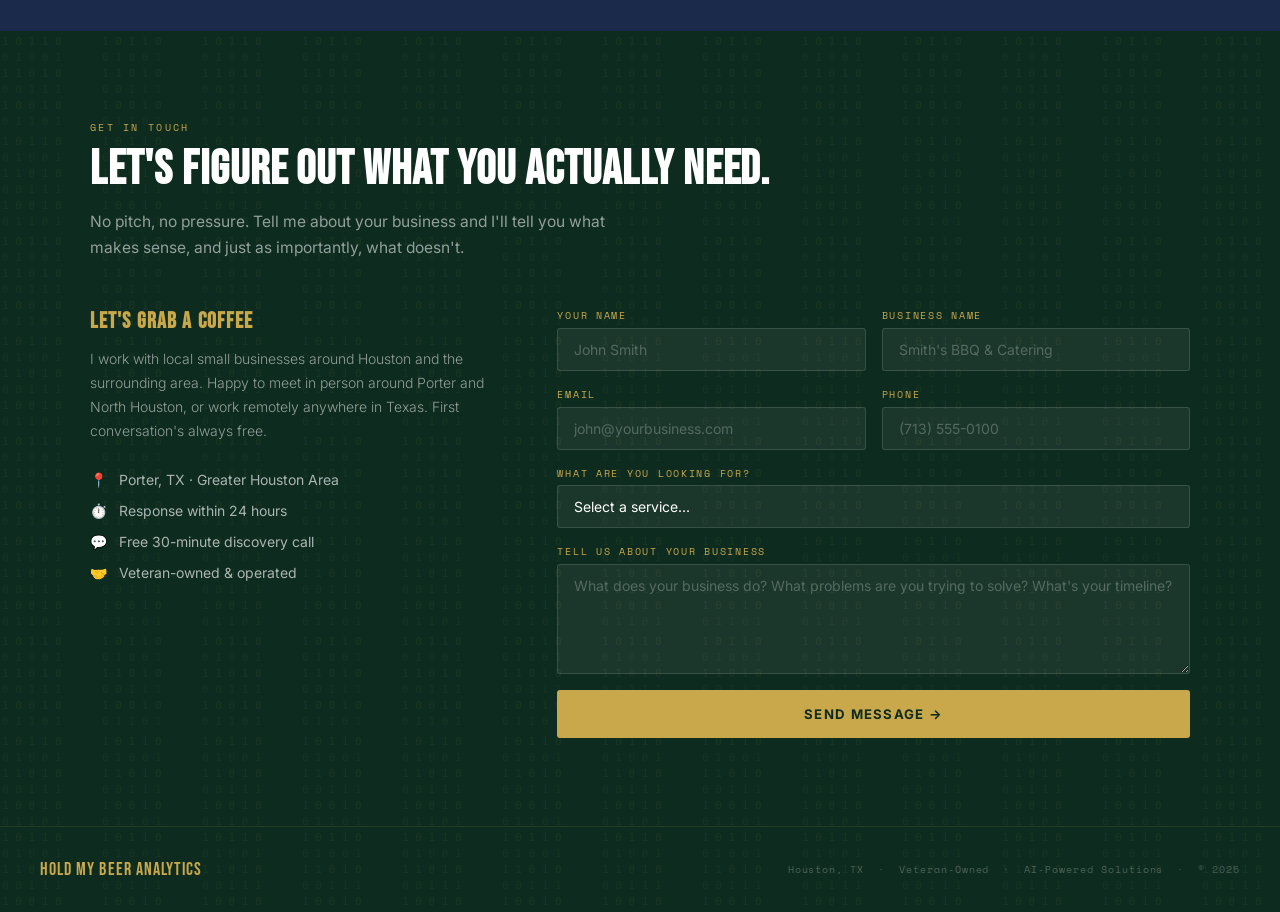
==== commit 8bbbee5c: "add Local SEO Domination add-on at $675/mo to pricing" ====
--- a/index.html
+++ b/index.html
@@ -458,6 +458,57 @@
         .price-cta-primary:hover { background: var(--gold-light); }
         .price-cta-outline { border: 1.5px solid var(--green-deep); color: var(--green-deep); }
         .price-cta-outline:hover { background: var(--green-deep); color: var(--white); }
+        .price-addon {
+            margin-top: 1.5rem;
+            background: var(--green-deep);
+            border-radius: 6px;
+            padding: 2.25rem 2.5rem;
+            display: grid;
+            grid-template-columns: auto 1fr auto;
+            gap: 2.5rem;
+            align-items: center;
+            border: 1px solid rgba(201,168,76,0.35);
+        }
+        .price-addon .addon-tier {
+            font-family: var(--font-mono);
+            font-size: 0.65rem;
+            color: var(--gold);
+            letter-spacing: 0.2em;
+            text-transform: uppercase;
+            margin-bottom: 0.6rem;
+        }
+        .price-addon .addon-name {
+            font-family: var(--font-display);
+            font-size: 1.65rem;
+            color: var(--white);
+            letter-spacing: 0.04em;
+            margin-bottom: 0.75rem;
+        }
+        .price-addon .addon-price {
+            font-family: var(--font-display);
+            font-size: 2.5rem;
+            color: var(--gold);
+            line-height: 1;
+        }
+        .price-addon .addon-price span {
+            font-family: var(--font-mono);
+            font-size: 0.7rem;
+            color: rgba(255,255,255,0.55);
+            letter-spacing: 0.1em;
+        }
+        .price-addon .price-features { margin-bottom: 0; }
+        .price-addon .price-features li { color: rgba(255,255,255,0.8); }
+        .price-addon .addon-note {
+            font-family: var(--font-mono);
+            font-size: 0.7rem;
+            color: rgba(255,255,255,0.5);
+            margin-top: 1rem;
+            line-height: 1.6;
+        }
+        .price-addon .price-cta { white-space: nowrap; }
+        @media (max-width: 900px) {
+            .price-addon { grid-template-columns: 1fr; gap: 1.75rem; }
+        }
 
         /* === ABOUT === */
         .about-section { background: var(--navy); }
@@ -831,6 +882,23 @@
                 </ul>
                 <a href="#contact" class="price-cta price-cta-outline">Contact Us</a>
             </div>
+        </div>
+        <!-- SEO Add-On -->
+        <div class="price-addon">
+            <div>
+                <p class="addon-tier">Add-On · Any Package</p>
+                <p class="addon-name">Local SEO Domination</p>
+                <p class="addon-price">$675 <span>/ MONTH</span></p>
+                <p class="addon-note">Month-to-month. No long-term contract.<br>Pairs with any package above.</p>
+            </div>
+            <ul class="price-features">
+                <li>Google Business Profile optimization &amp; management</li>
+                <li>Local citations built &amp; cleaned up across the web</li>
+                <li>Review generation &amp; response management</li>
+                <li>Monthly keyword rank tracking &amp; plain-English report</li>
+                <li>Fresh local content posted to keep Google's attention</li>
+            </ul>
+            <a href="#contact" class="price-cta price-cta-primary">Add SEO</a>
         </div>
     </div>
 </section>
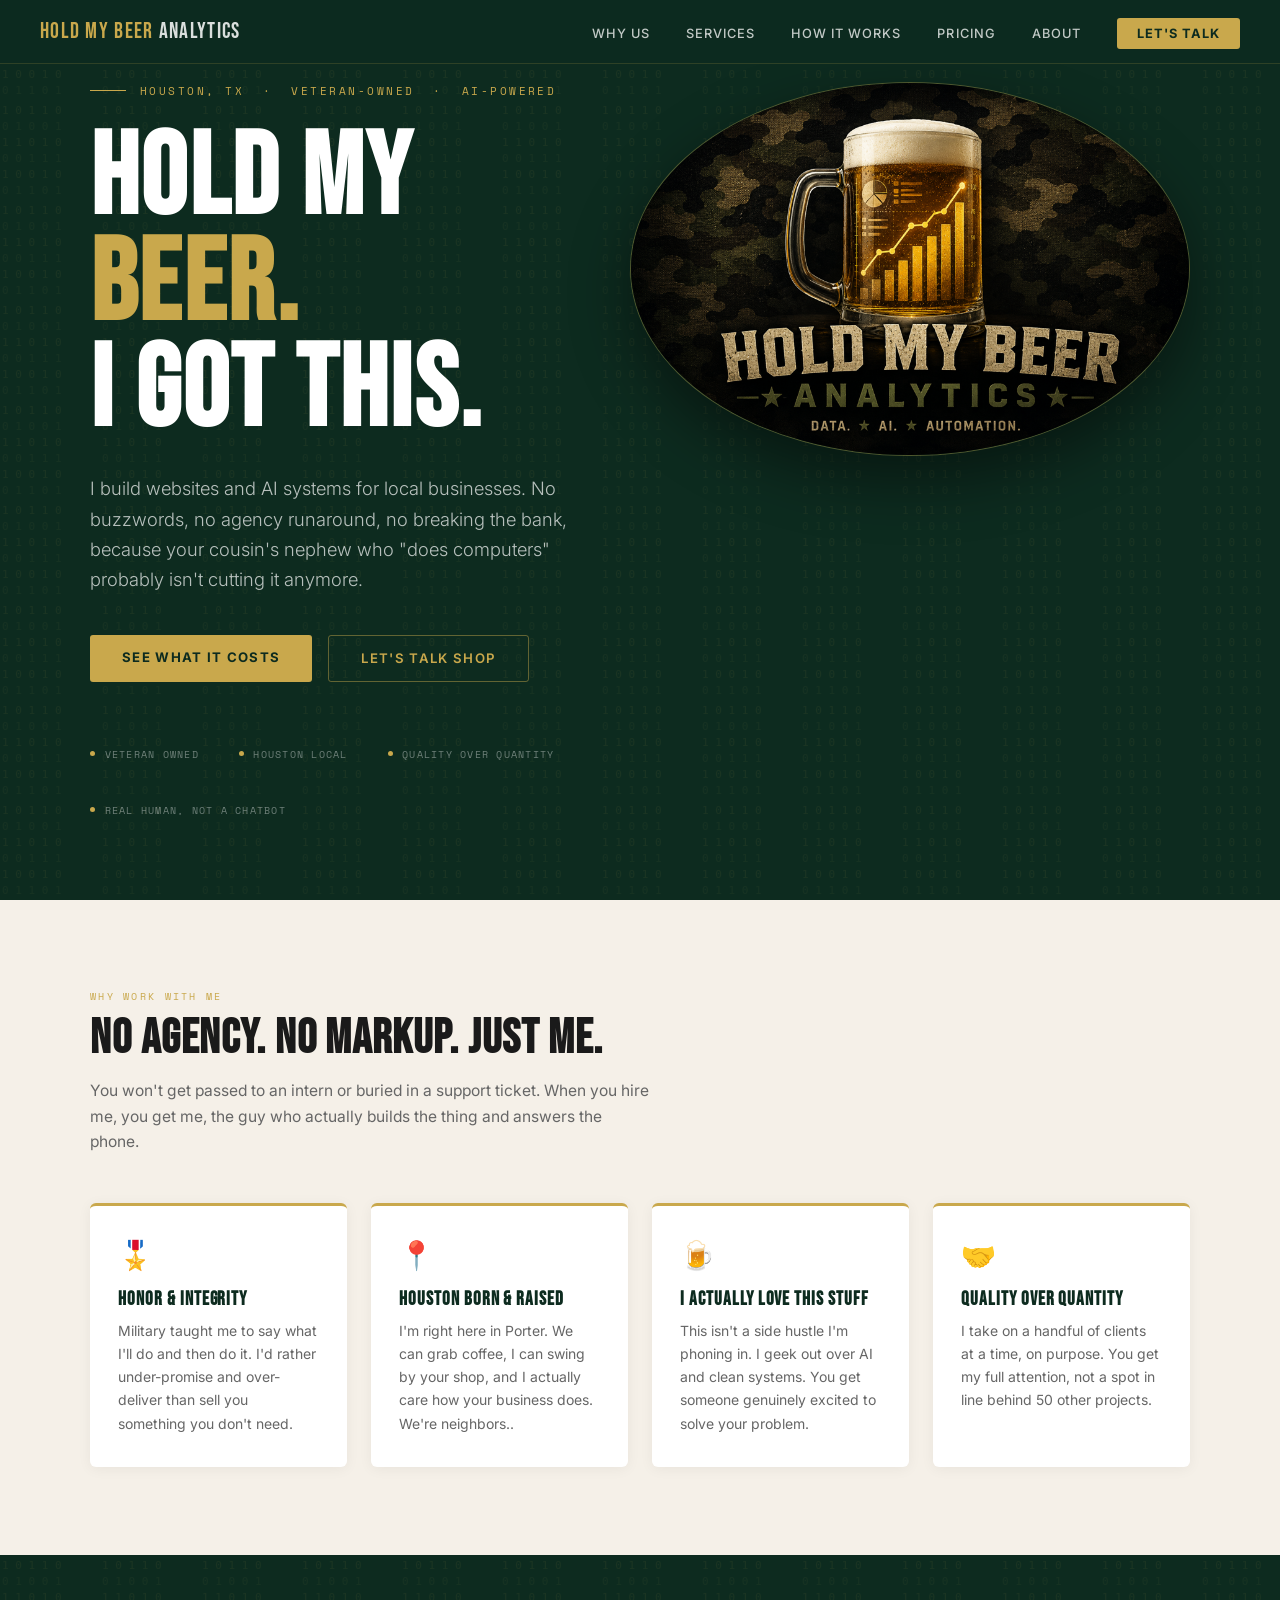
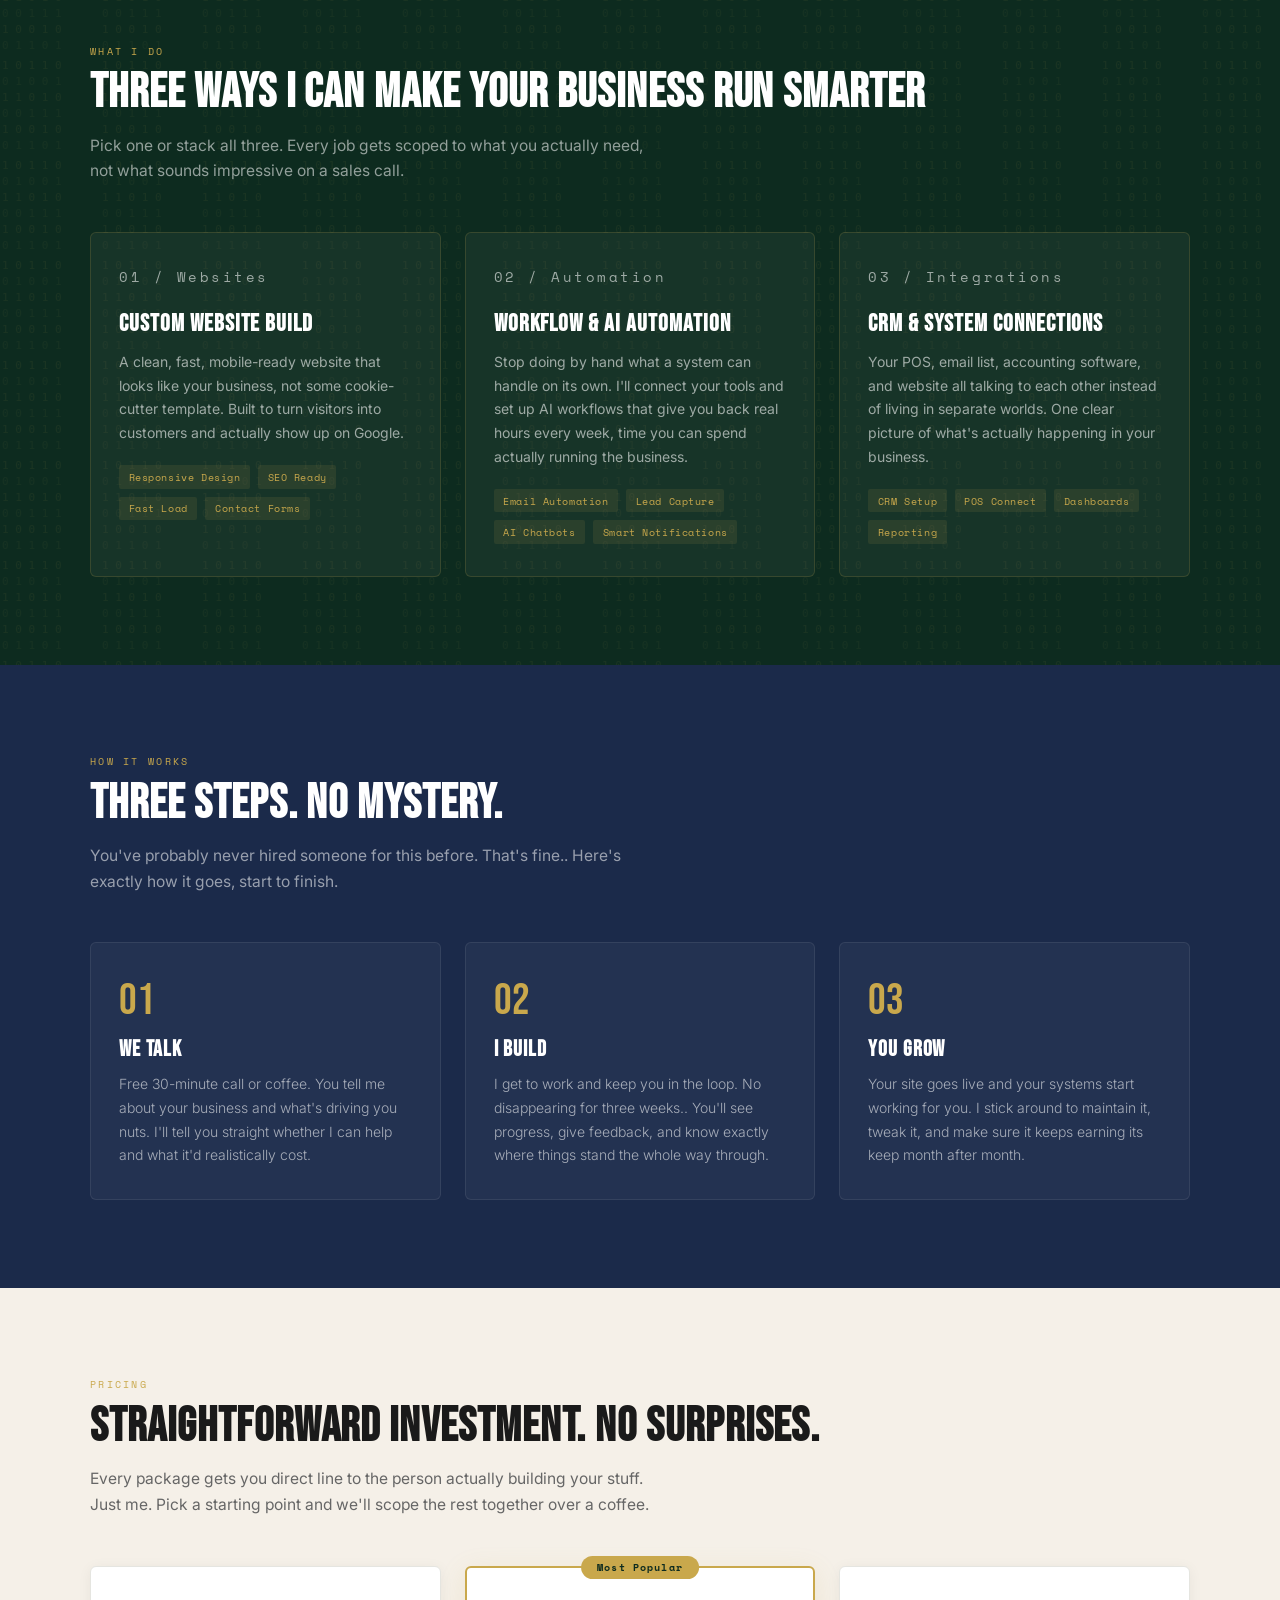
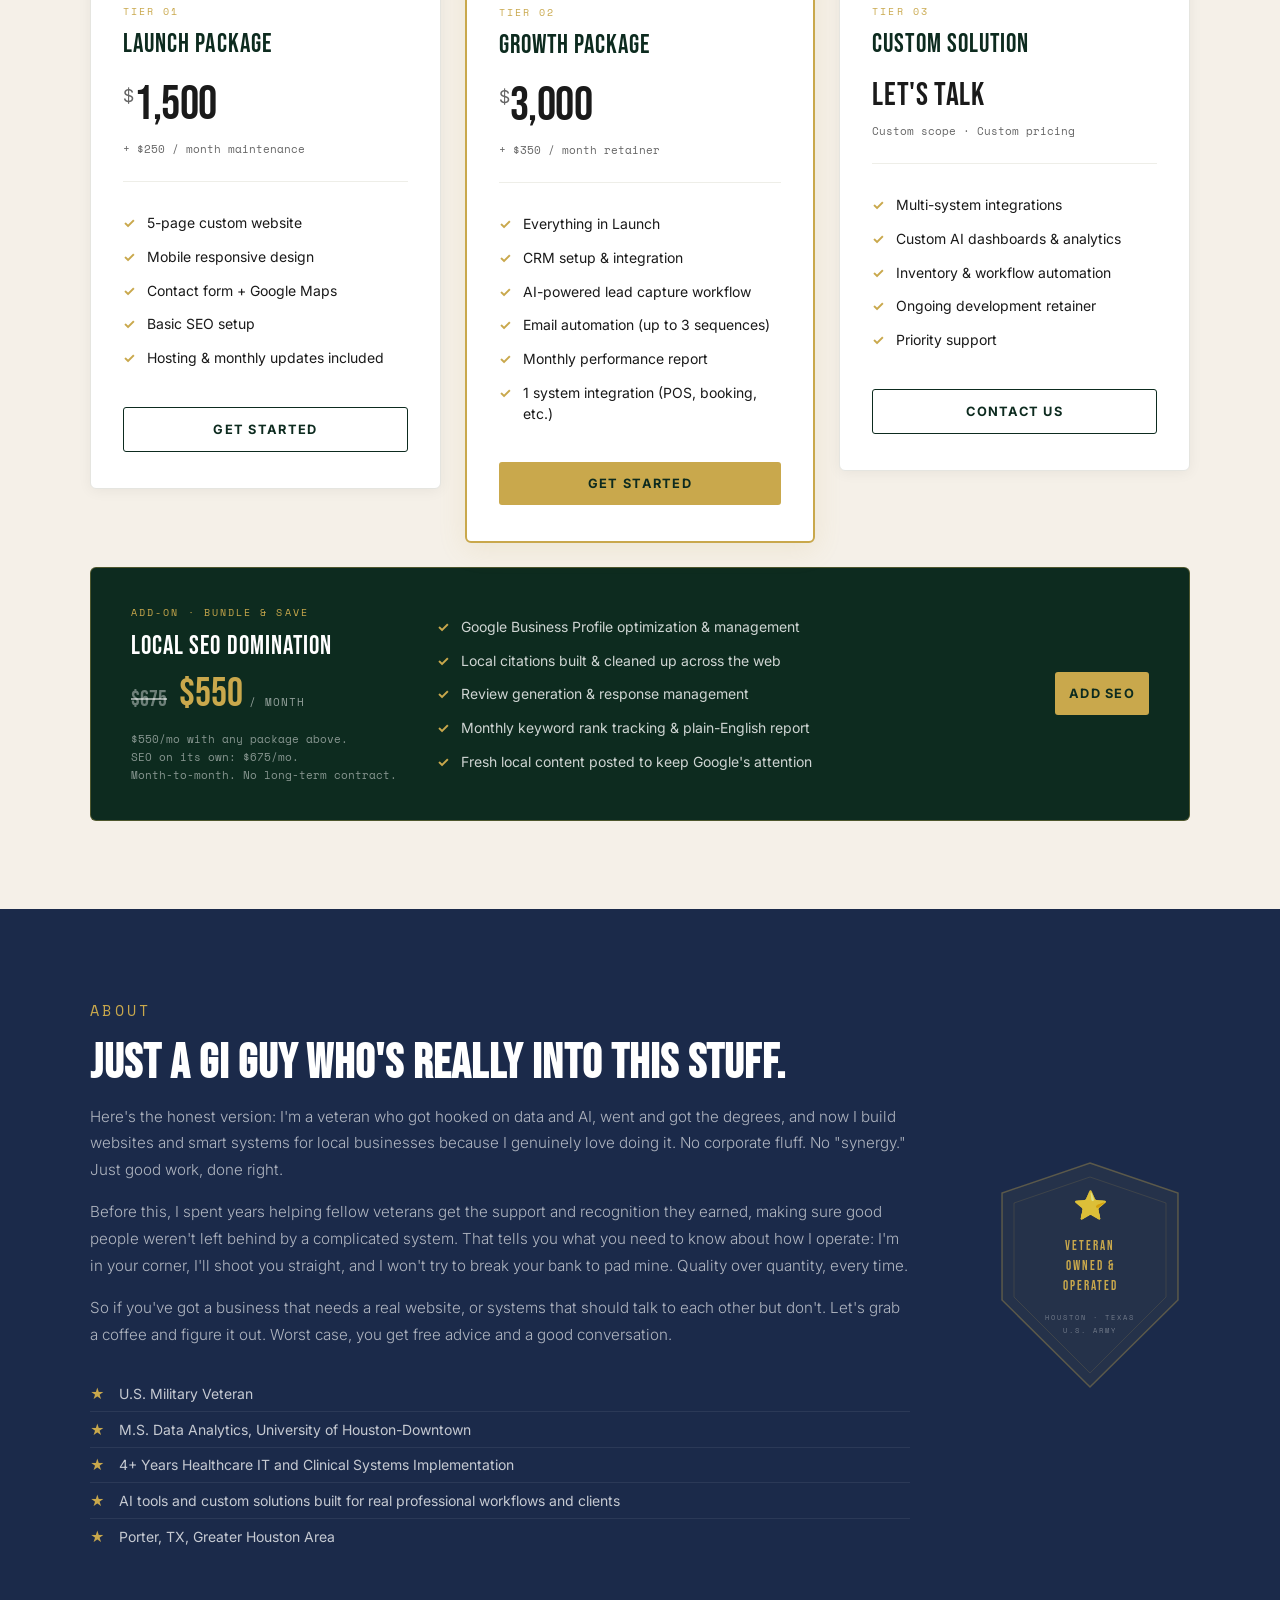
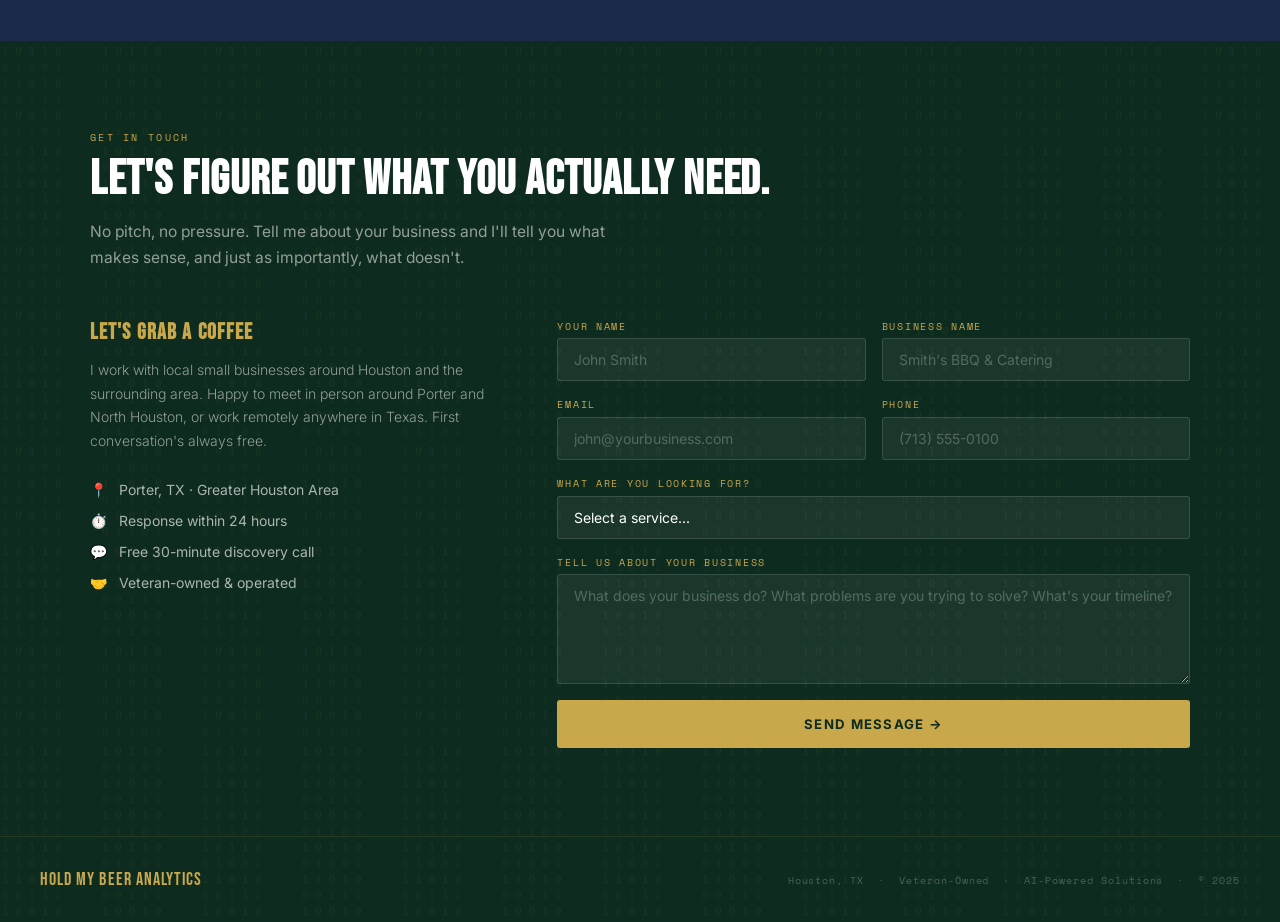
==== commit 3d404947: "add bundle discount: SEO $550/mo with package, $675 standalone" ====
--- a/index.html
+++ b/index.html
@@ -490,6 +490,12 @@
             color: var(--gold);
             line-height: 1;
         }
+        .price-addon .addon-strike {
+            font-size: 1.4rem;
+            color: rgba(255,255,255,0.4);
+            text-decoration-color: rgba(255,255,255,0.55);
+            margin-right: 0.35rem;
+        }
         .price-addon .addon-price span {
             font-family: var(--font-mono);
             font-size: 0.7rem;
@@ -886,10 +892,10 @@
         <!-- SEO Add-On -->
         <div class="price-addon">
             <div>
-                <p class="addon-tier">Add-On · Any Package</p>
+                <p class="addon-tier">Add-On · Bundle &amp; Save</p>
                 <p class="addon-name">Local SEO Domination</p>
-                <p class="addon-price">$675 <span>/ MONTH</span></p>
-                <p class="addon-note">Month-to-month. No long-term contract.<br>Pairs with any package above.</p>
+                <p class="addon-price"><s class="addon-strike">$675</s> $550 <span>/ MONTH</span></p>
+                <p class="addon-note">$550/mo with any package above.<br>SEO on its own: $675/mo.<br>Month-to-month. No long-term contract.</p>
             </div>
             <ul class="price-features">
                 <li>Google Business Profile optimization &amp; management</li>
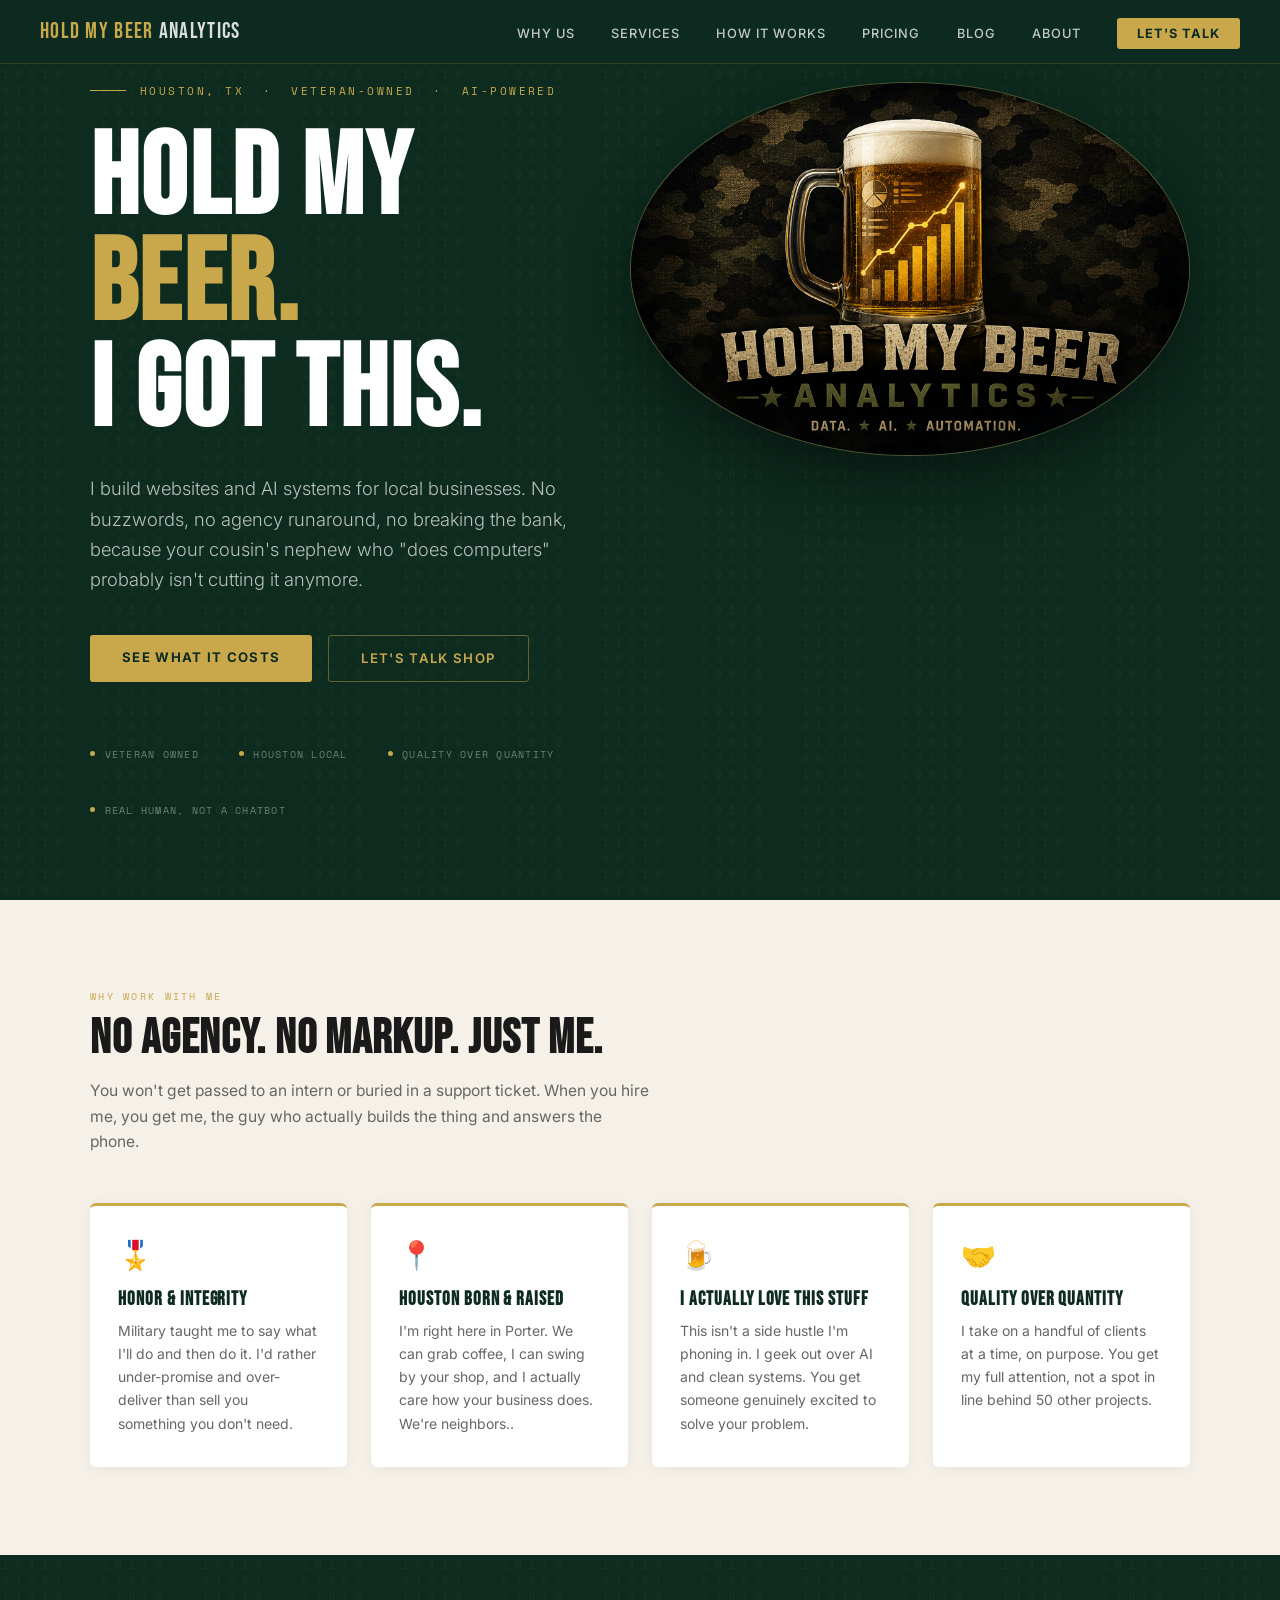
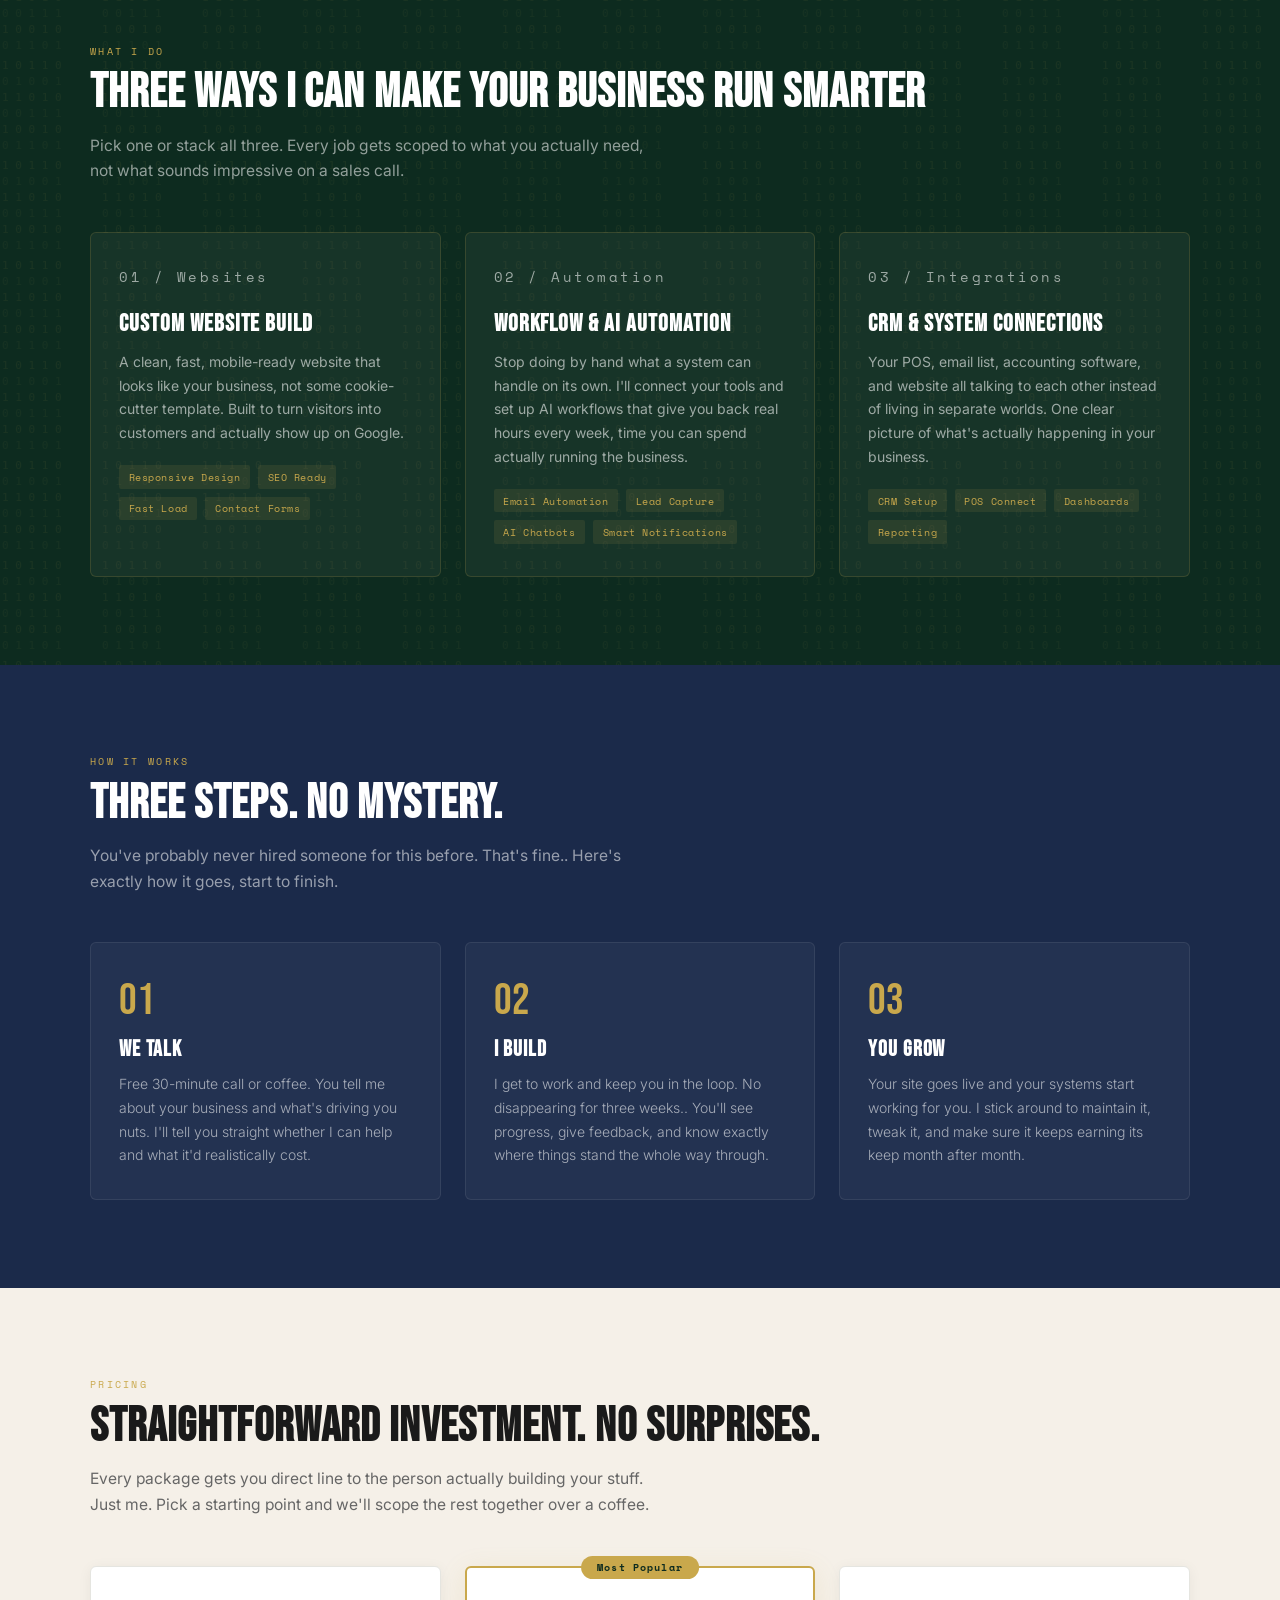
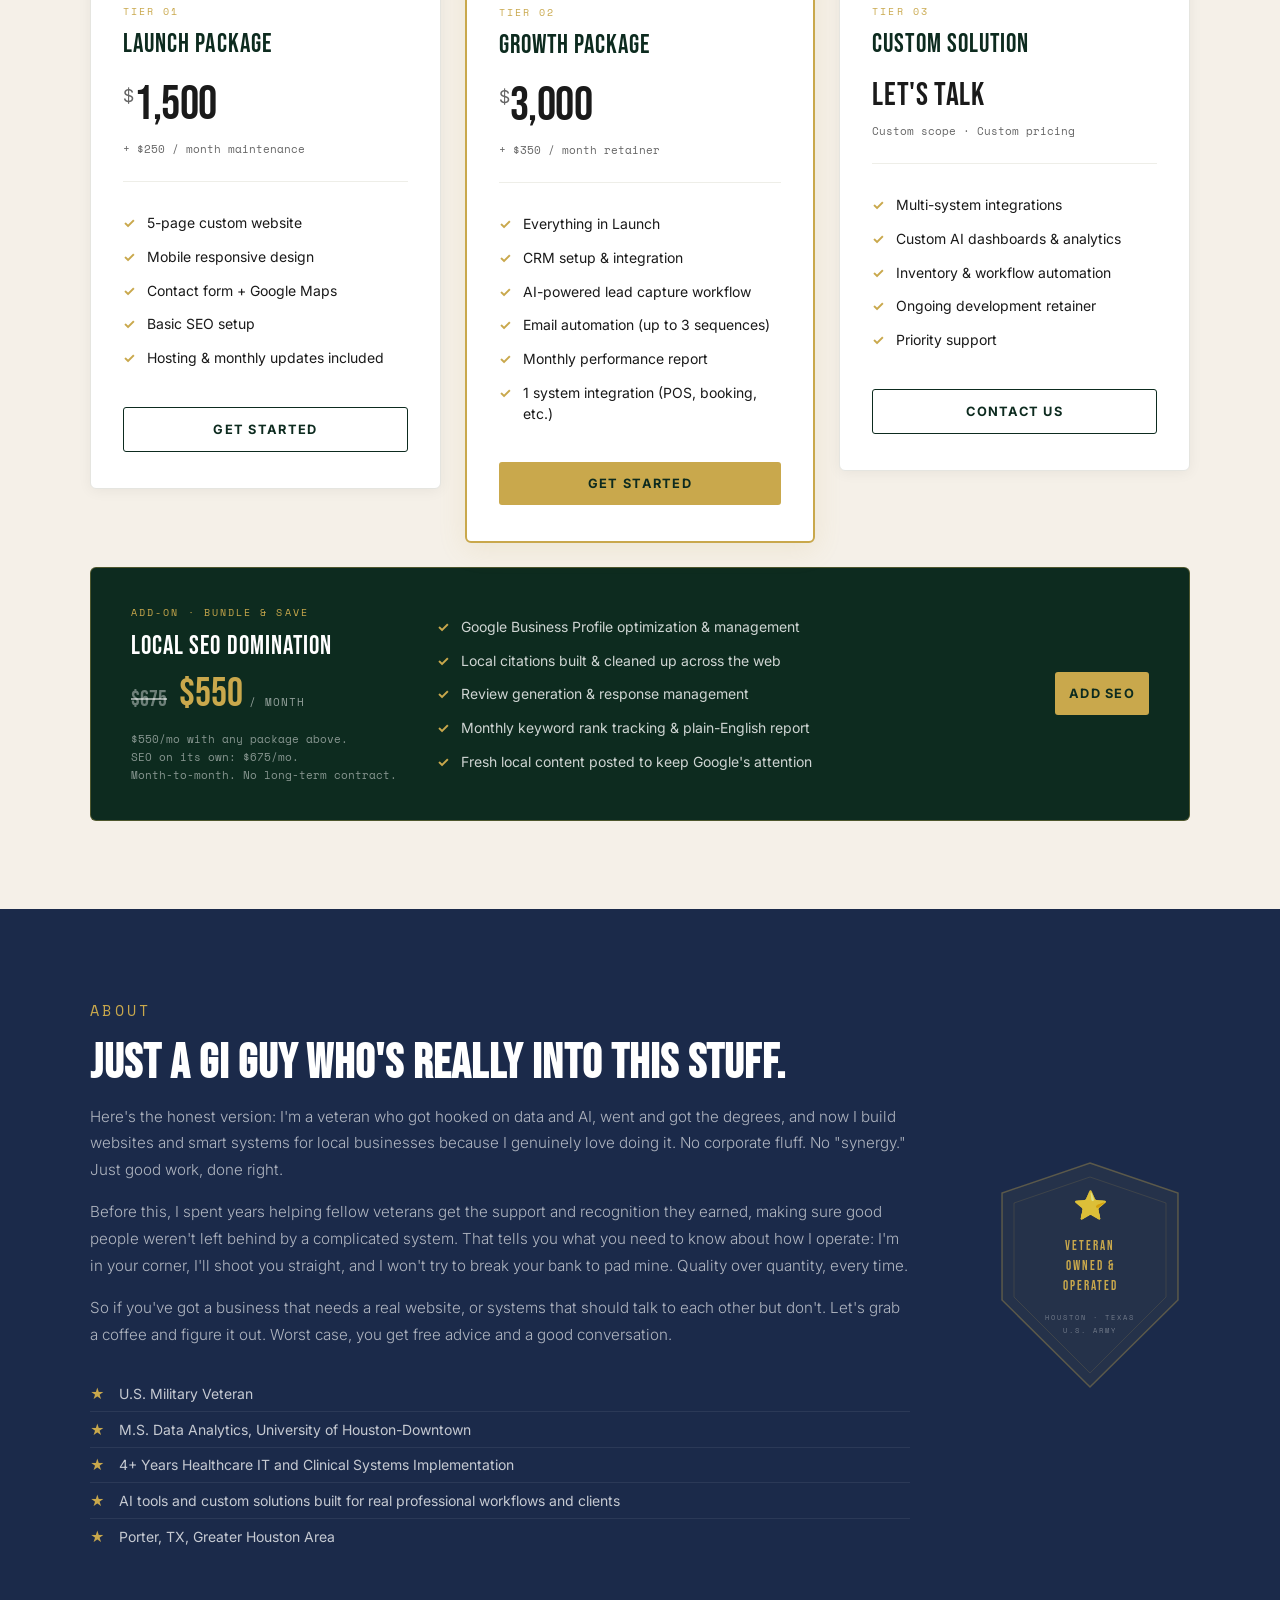
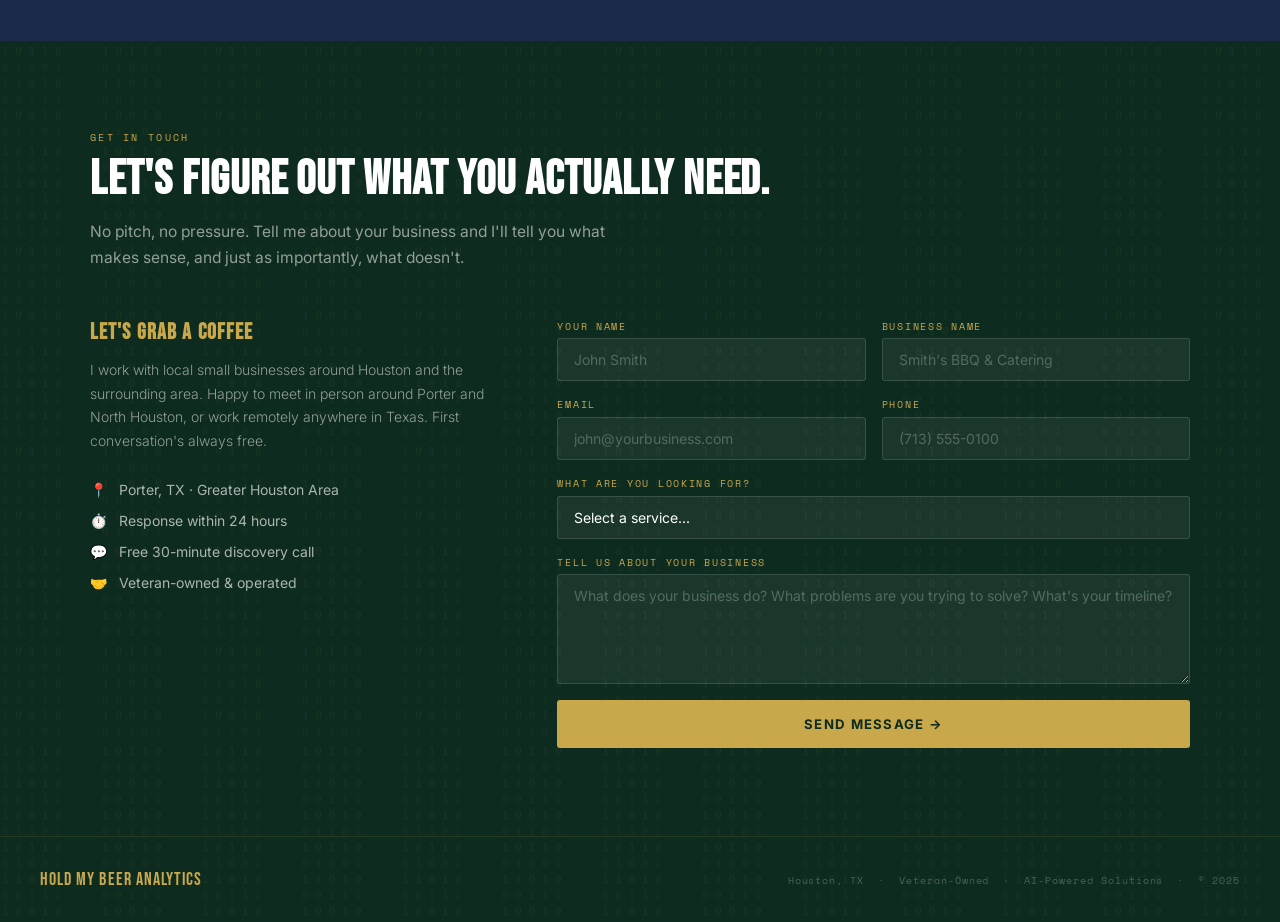
==== commit affd177c: "add blog (The Briefing) with two starter posts, sitemap, robots.txt" ====
--- a/index.html
+++ b/index.html
@@ -693,6 +693,7 @@
         <li><a href="#services">Services</a></li>
         <li><a href="#how">How It Works</a></li>
         <li><a href="#pricing">Pricing</a></li>
+        <li><a href="blog/">Blog</a></li>
         <li><a href="#about">About</a></li>
         <li><a href="#contact" class="nav-cta">Let's Talk</a></li>
     </ul>
